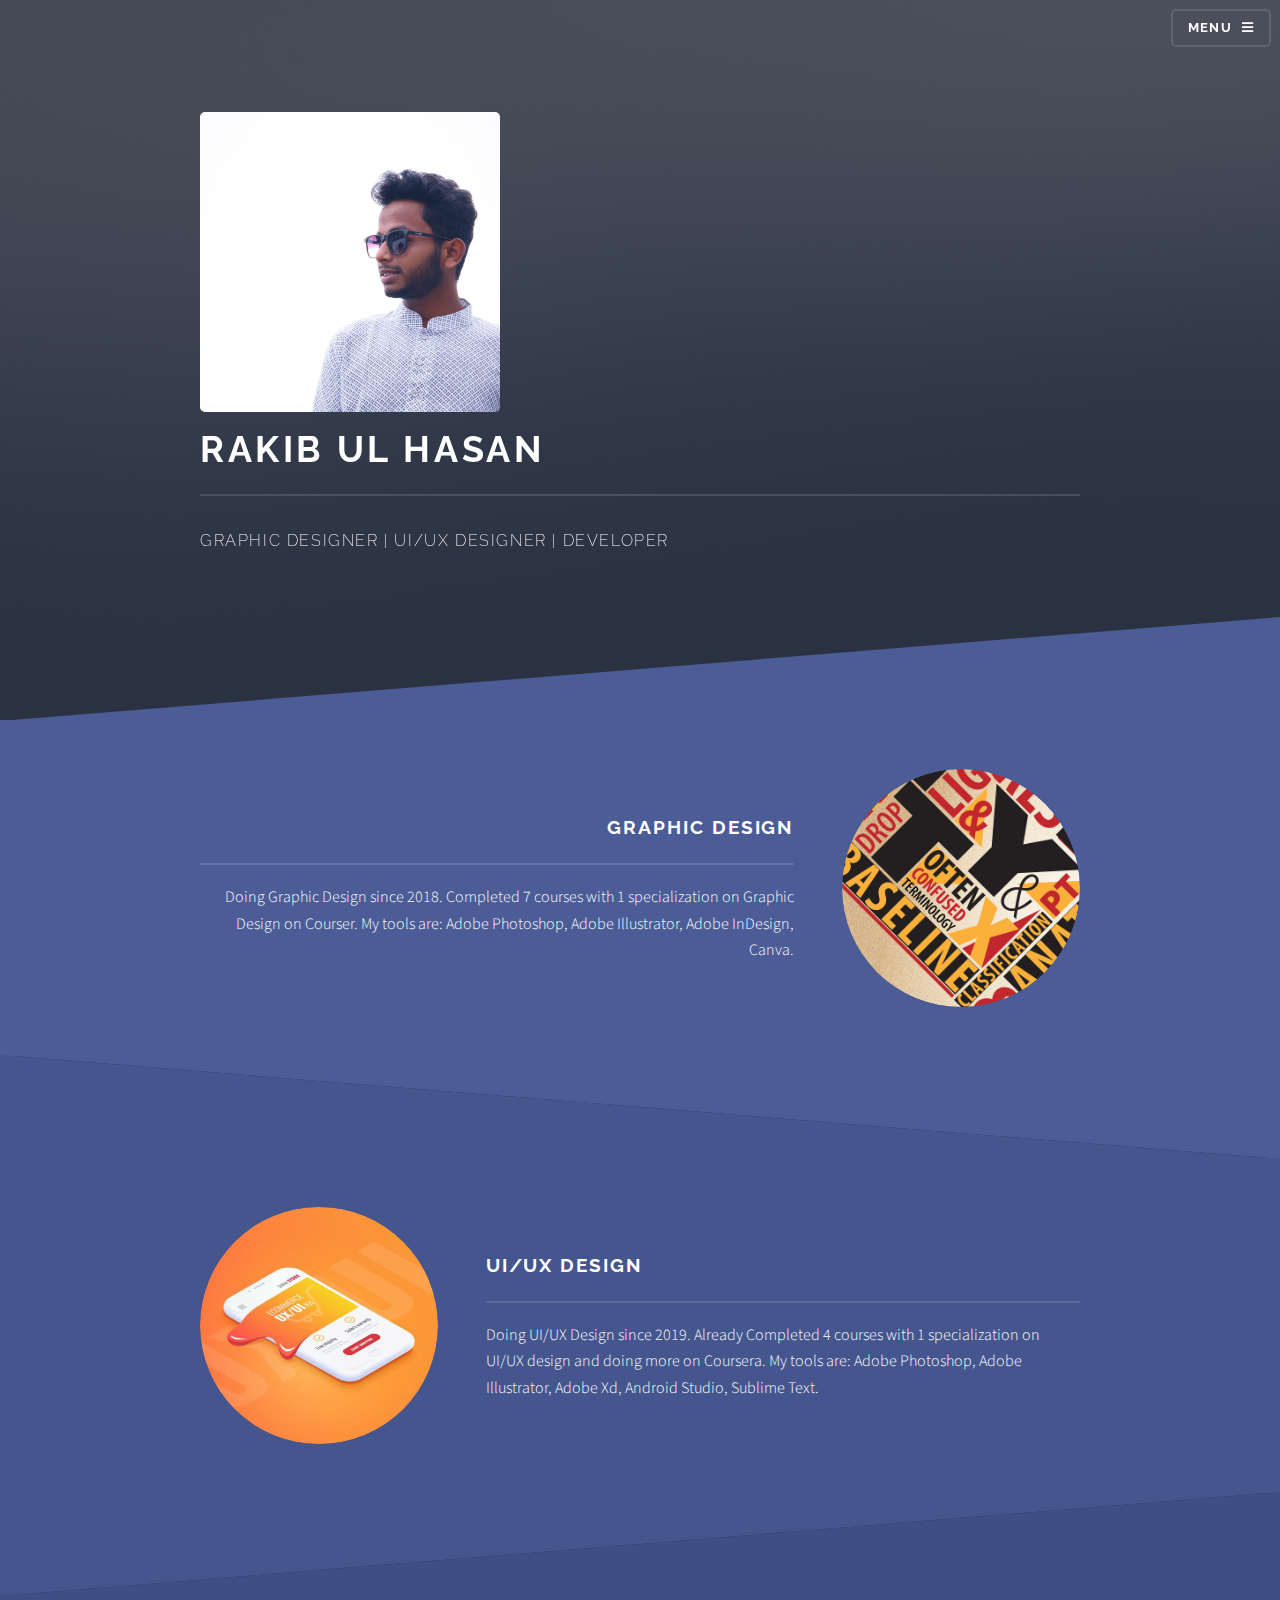
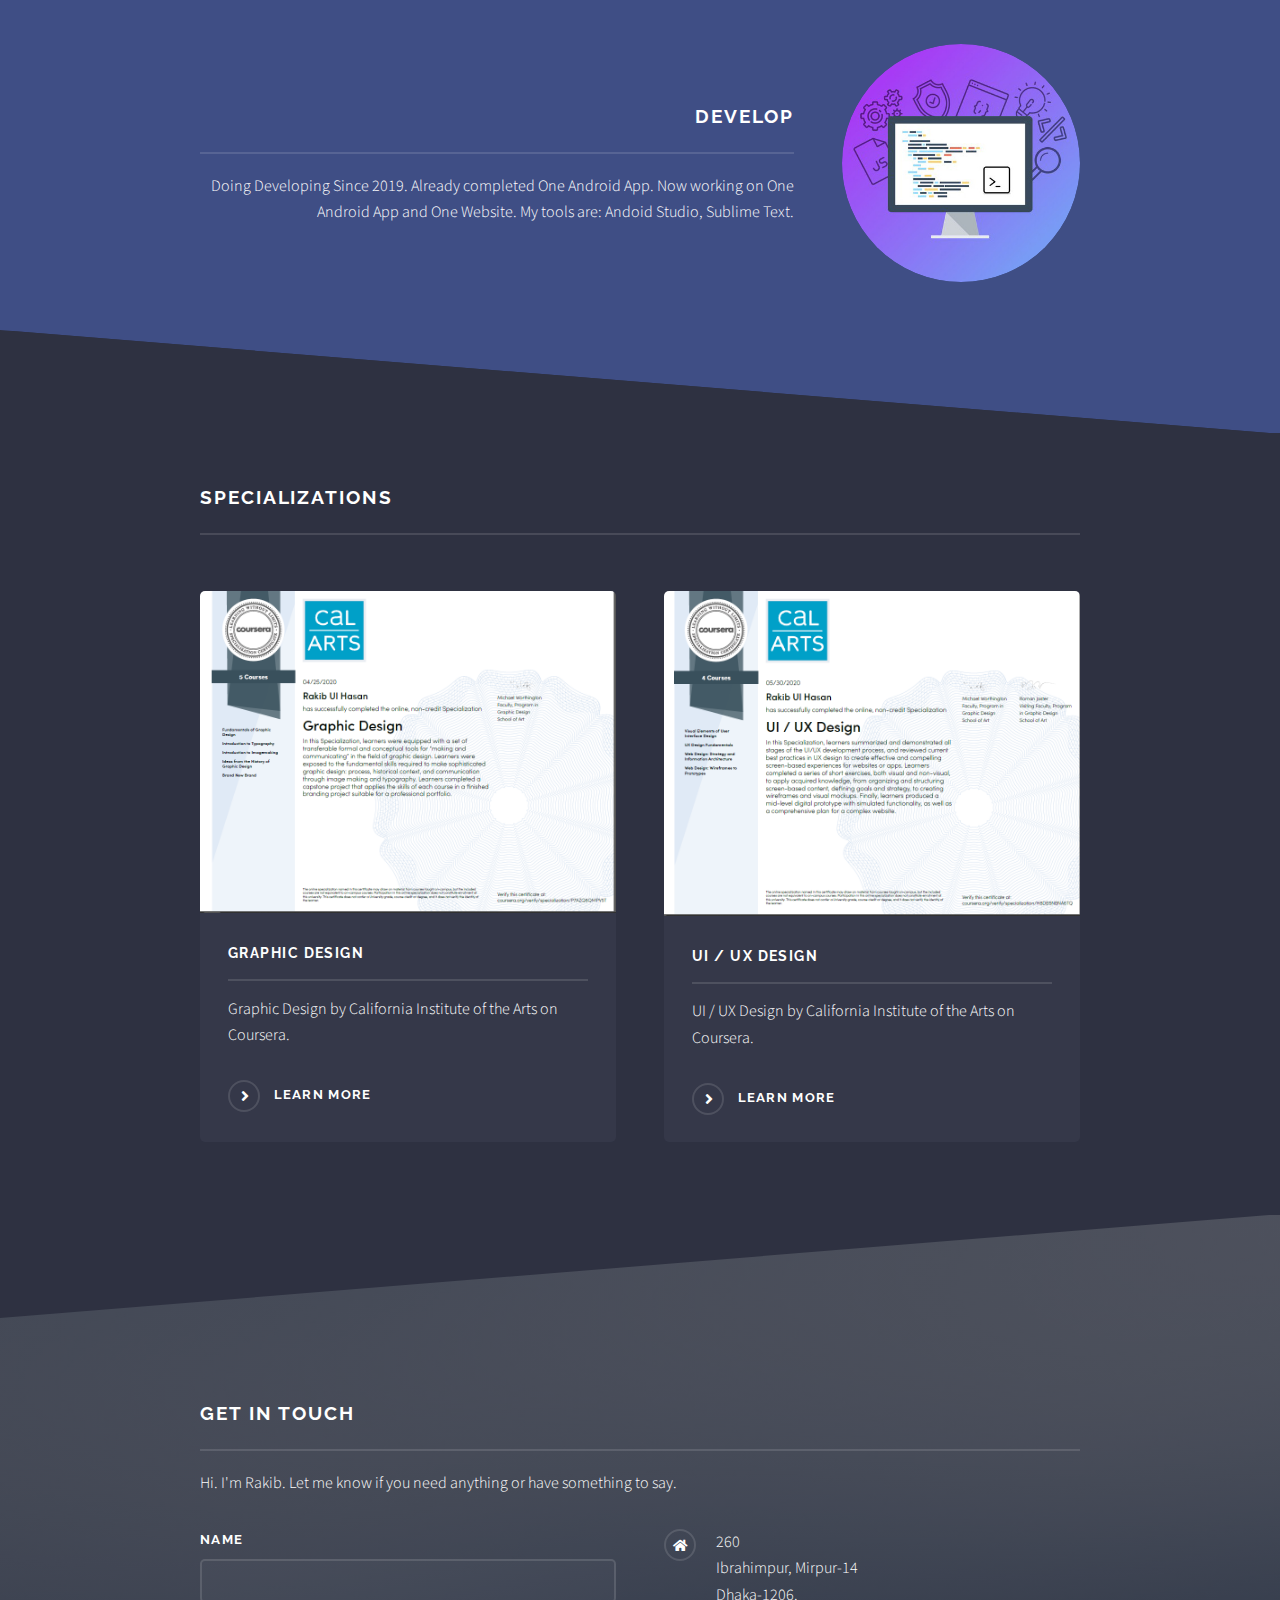
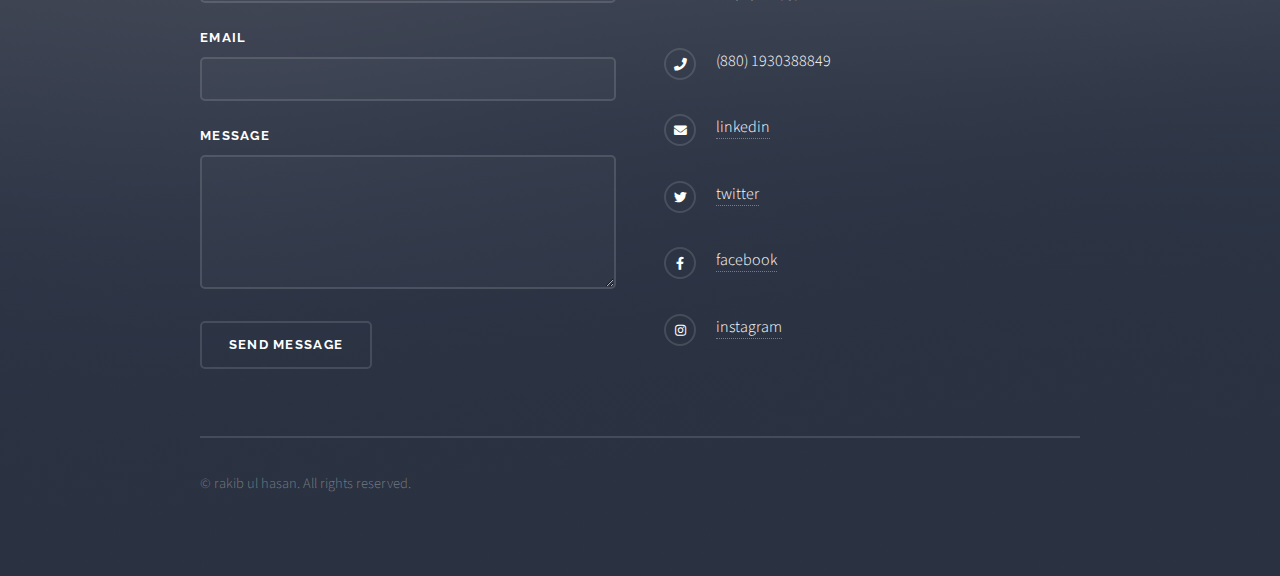
==== index.html @ 2efb3460 "Add files via upload" ====
<!DOCTYPE HTML>
<html>
	<head>
		<title>rakib ul hasan</title>
		<meta charset="utf-8" />
		<meta name="viewport" content="width=device-width, initial-scale=1, user-scalable=no" />
		<link rel="stylesheet" href="assets/css/main.css" />
		<noscript><link rel="stylesheet" href="assets/css/noscript.css" /></noscript>
	</head>
	<body class="is-preload">

		<!-- Page Wrapper -->
			<div id="page-wrapper">

				<!-- Header -->
					<header id="header" class="alt">
						<h1><a href="index.html">Rakib Ul Hasan</a></h1>
						<nav>
							<a href="#menu">Menu</a>
						</nav>
					</header>

				<!-- Menu -->
					<nav id="menu">
						<div class="inner">
							<h2>Menu</h2>
							<ul class="links">
								<li><a href="index.html">myself</a></li>
								<li><a href="generic.html">Projects</a></li>
							</ul>
							<a href="#" class="close">Close</a>
						</div>
					</nav>

				<!-- Banner -->
					<section id="banner">
						<div class="inner">

							<a href="#" class="image"><img src="images/PSX_20190607_235349.jpg" alt="" height="300" width="300" /></a>
							<h2>Rakib Ul Hasan</h2>
							<p>Graphic Designer | UI/UX Designer | Developer<a href="http://html5up.net"></a></p>
						</div>
					</section>

				<!-- Wrapper -->
					<section id="wrapper">

						<!-- One -->
							<section id="one" class="wrapper spotlight style1">
								<div class="inner">
									<a href="#" class="image"><img src="images/pic01.jpg" alt="" /></a>
									<div class="content">
										<h2 class="major">Graphic Design</h2>
										<p>Doing Graphic Design since 2018. Completed 7 courses with 1 specialization on Graphic Design on Courser. My tools are: Adobe Photoshop, Adobe Illustrator, Adobe InDesign, Canva.</p>
										<!--<a href="#" class="special">Learn more</a>-->
									</div>
								</div>
							</section>

						<!-- Two -->
							<section id="two" class="wrapper alt spotlight style2">
								<div class="inner">
									<a href="#" class="image"><img src="images/pic02.jpg" alt="" /></a>
									<div class="content">
										<h2 class="major">ui/ux design</h2>
										<p>Doing UI/UX Design since 2019. Already Completed 4 courses with 1 specialization on UI/UX design and doing more on Coursera. My tools are: Adobe Photoshop, Adobe Illustrator, Adobe Xd, Android Studio, Sublime Text.</p>
										<!--<a href="#" class="special">Learn more</a>-->
									</div>
								</div>
							</section>

						<!-- Three -->
							<section id="three" class="wrapper spotlight style3">
								<div class="inner">
									<a href="#" class="image"><img src="images/pic03.jpg" alt="" /></a>
									<div class="content">
										<h2 class="major">develop
										</h2>
										<p>Doing Developing Since 2019. Already completed One Android App. Now working on One Android App and One Website. My tools are: Andoid Studio, Sublime Text.</p>
										<!--<a href="#" class="special">Learn more</a>-->
									</div>
								</div>
							</section>

						<!-- Four -->
							<section id="four" class="wrapper alt style1">
								<div class="inner">
									<h2 class="major">Specializations</h2>
									<p></p>
									<section class="features">
										<article>
											<a href="https://www.coursera.org/account/accomplishments/specialization/P7AZQ8QMPV5T" class="image"><img src="images/pic04.png" alt="" /></a>
											<h3 class="major">Graphic Design</h3>
											<p>Graphic Design by California Institute of the Arts on Coursera.</p>
											<a href="https://www.coursera.org/account/accomplishments/specialization/P7AZQ8QMPV5T" class="special">Learn more</a>
										</article>
										<article>
											<a href="#" class="image"><img src="images/uiux.png" alt="" /></a>
											<h3 class="major">UI / UX Design</h3>
											<p>UI / UX Design by California Institute of the Arts on Coursera.</p>
											<a href="https://www.coursera.org/account/accomplishments/specialization/H8DB5NBNA6TQ" class="special">Learn more</a>
										</article>
										<!--<article>
											<a href="#" class="image"><img src="images/pic06.jpg" alt="" /></a>
											<h3 class="major">Ante fermentum</h3>
											<p>Lorem ipsum dolor sit amet, consectetur adipiscing vehicula id nulla dignissim dapibus ultrices.</p>
											<a href="#" class="special">Learn more</a>
										</article>
										<article>
											<a href="#" class="image"><img src="images/pic07.jpg" alt="" /></a>
											<h3 class="major">Fusce consequat</h3>
											<p>Lorem ipsum dolor sit amet, consectetur adipiscing vehicula id nulla dignissim dapibus ultrices.</p>
											<a href="#" class="special">Learn more</a>
										</article>-->
									</section>
									<!--<ul class="actions">
										<li><a href="#" class="button">Browse All</a></li>
									</ul>-->
								</div>
							</section>

					</section>

				<!-- Footer -->
					<section id="footer">
						<div class="inner">
							<h2 class="major">Get in touch</h2>
							<p>Hi. I'm Rakib. Let me know if you need anything or have something to say.</p>
							<form method="post" action="#">
								<div class="fields">
									<div class="field">
										<label for="name">Name</label>
										<input type="text" name="name" id="name" />
									</div>
									<div class="field">
										<label for="email">Email</label>
										<input type="email" name="email" id="email" />
									</div>
									<div class="field">
										<label for="message">Message</label>
										<textarea name="message" id="message" rows="4"></textarea>
									</div>
								</div>
								<ul class="actions">
									<li><input type="submit" value="Send Message" /></li>
								</ul>
							</form>
							<ul class="contact">
								<li class="icon solid fa-home">
									260<br />
									Ibrahimpur, Mirpur-14<br />
									Dhaka-1206.
								</li>
								<li class="icon solid fa-phone">(880) 1930388849</li>
								<li class="icon solid fa-envelope"><a href="https://www.linkedin.com/in/rakib-ul-hasan-a096491a6/">linkedin</a></li>
								<li class="icon brands fa-twitter"><a href="https://www.twitter.com/rakib_0_o/">twitter</a></li>
								<li class="icon brands fa-facebook-f"><a href="https://www.facebook.com/rhsft">facebook</a></li>
								<li class="icon brands fa-instagram"><a href="https://www.instagram.com/_i_ta_chi_/">instagram</a></li>
							</ul>
							<ul class="copyright">
								<li>&copy; rakib ul hasan. All rights reserved.</li>
							</ul>
						</div>
					</section>

			</div>

		<!-- Scripts -->
			<script src="assets/js/jquery.min.js"></script>
			<script src="assets/js/jquery.scrollex.min.js"></script>
			<script src="assets/js/browser.min.js"></script>
			<script src="assets/js/breakpoints.min.js"></script>
			<script src="assets/js/util.js"></script>
			<script src="assets/js/main.js"></script>

	</body>
</html>
---- assets/css/main.css ----
@import url(fontawesome-all.min.css);
@import url("https://fonts.googleapis.com/css?family=Raleway:200,700|Source+Sans+Pro:300,600,300italic,600italic");

/*
	Solid State by HTML5 UP
	html5up.net | @ajlkn
	Free for personal and commercial use under the CCA 3.0 license (html5up.net/license)
*/

html, body, div, span, applet, object,
iframe, h1, h2, h3, h4, h5, h6, p, blockquote,
pre, a, abbr, acronym, address, big, cite,
code, del, dfn, em, img, ins, kbd, q, s, samp,
small, strike, strong, sub, sup, tt, var, b,
u, i, center, dl, dt, dd, ol, ul, li, fieldset,
form, label, legend, table, caption, tbody,
tfoot, thead, tr, th, td, article, aside,
canvas, details, embed, figure, figcaption,
footer, header, hgroup, menu, nav, output, ruby,
section, summary, time, mark, audio, video {
	margin: 0;
	padding: 0;
	border: 0;
	font-size: 100%;
	font: inherit;
	vertical-align: baseline;}

article, aside, details, figcaption, figure,
footer, header, hgroup, menu, nav, section {
	display: block;}

body {
	line-height: 1;
}

ol, ul {
	list-style: none;
}

blockquote, q {
	quotes: none;
}

	blockquote:before, blockquote:after, q:before, q:after {
		content: '';
		content: none;
	}

table {
	border-collapse: collapse;
	border-spacing: 0;
}

body {
	-webkit-text-size-adjust: none;
}

mark {
	background-color: transparent;
	color: inherit;
}

input::-moz-focus-inner {
	border: 0;
	padding: 0;
}

input, select, textarea {
	-moz-appearance: none;
	-webkit-appearance: none;
	-ms-appearance: none;
	appearance: none;
}

/* Basic */

	@-ms-viewport {
		width: device-width;
	}

	body {
		-ms-overflow-style: scrollbar;
	}

	@media screen and (max-width: 480px) {

		html, body {
			min-width: 320px;
		}

	}

	html {
		box-sizing: border-box;
	}

	*, *:before, *:after {
		box-sizing: inherit;
	}

	body {
		background-color: #2e3141;
		background-image: linear-gradient(to top, rgba(46, 49, 65, 0.8), rgba(46, 49, 65, 0.8)), url("../../images/bg.jpg");
		background-size: auto, cover;
		background-attachment: fixed, fixed;
		background-position: center, center;
	}

		body.is-preload *, body.is-preload *:before, body.is-preload *:after {
			-moz-animation: none !important;
			-webkit-animation: none !important;
			-ms-animation: none !important;
			animation: none !important;
			-moz-transition: none !important;
			-webkit-transition: none !important;
			-ms-transition: none !important;
			transition: none !important;
		}

/* Type */

	body, input, select, textarea {
		color: #ffffff;
		font-family: "Source Sans Pro", Helvetica, sans-serif;
		font-size: 16.5pt;
		font-weight: 300;
		line-height: 1.65;
	}

		@media screen and (max-width: 1680px) {

			body, input, select, textarea {
				font-size: 13pt;
			}

		}

		@media screen and (max-width: 1280px) {

			body, input, select, textarea {
				font-size: 12pt;
			}

		}

		@media screen and (max-width: 980px) {

			body, input, select, textarea {
				font-size: 12pt;
			}

		}

		@media screen and (max-width: 736px) {

			body, input, select, textarea {
				font-size: 12pt;
			}

		}

		@media screen and (max-width: 480px) {

			body, input, select, textarea {
				font-size: 12pt;
			}

		}

	a {
		-moz-transition: color 0.2s ease-in-out, border-bottom-color 0.2s ease-in-out;
		-webkit-transition: color 0.2s ease-in-out, border-bottom-color 0.2s ease-in-out;
		-ms-transition: color 0.2s ease-in-out, border-bottom-color 0.2s ease-in-out;
		transition: color 0.2s ease-in-out, border-bottom-color 0.2s ease-in-out;
		border-bottom: dotted 1px rgba(255, 255, 255, 0.35);
		color: #ffffff;
		text-decoration: none;
	}

		a:hover {
			border-bottom-color: transparent;
			color: #ffffff !important;
		}

		a.special:not(.button) {
			text-decoration: none;
			border-bottom: 0;
			display: block;
			font-family: Raleway, Helvetica, sans-serif;
			font-size: 0.8em;
			font-weight: 700;
			letter-spacing: 0.1em;
			margin: 0 0 2em 0;
			text-transform: uppercase;
		}

			a.special:not(.button):before {
				-moz-osx-font-smoothing: grayscale;
				-webkit-font-smoothing: antialiased;
				display: inline-block;
				font-style: normal;
				font-variant: normal;
				text-rendering: auto;
				line-height: 1;
				text-transform: none !important;
				font-family: 'Font Awesome 5 Free';
				font-weight: 900;
			}

			a.special:not(.button):before {
				-moz-transition: background-color 0.2s ease-in-out;
				-webkit-transition: background-color 0.2s ease-in-out;
				-ms-transition: background-color 0.2s ease-in-out;
				transition: background-color 0.2s ease-in-out;
				border-radius: 100%;
				border: solid 2px rgba(255, 255, 255, 0.125);
				content: '\f105';
				display: inline-block;
				font-size: 1.25em;
				height: 2em;
				line-height: 1.75em;
				margin-right: 0.85em;
				text-align: center;
				text-indent: 0.15em;
				vertical-align: middle;
				width: 2em;
			}

			a.special:not(.button):hover:before {
				background-color: rgba(255, 255, 255, 0.025);
			}

			a.special:not(.button):active:before {
				background-color: rgba(255, 255, 255, 0.075);
			}

	strong, b {
		color: #ffffff;
		font-weight: 600;
	}

	em, i {
		font-style: italic;
	}

	p {
		margin: 0 0 2em 0;
	}

	h1, h2, h3, h4, h5, h6 {
		color: #ffffff;
		font-family: Raleway, Helvetica, sans-serif;
		font-weight: 700;
		letter-spacing: 0.1em;
		margin: 0 0 1em 0;
		text-transform: uppercase;
	}

		h1 a, h2 a, h3 a, h4 a, h5 a, h6 a {
			color: inherit;
			text-decoration: none;
			border-bottom: 0;
		}

		h1 span, h2 span, h3 span, h4 span, h5 span, h6 span {
			font-weight: 200;
		}

		h1.major, h2.major, h3.major, h4.major, h5.major, h6.major {
			padding-bottom: 1em;
			border-bottom: solid 2px rgba(255, 255, 255, 0.125);
		}

	h2 {
		font-size: 1.2em;
	}

	h3 {
		font-size: 0.9em;
	}

	h4 {
		font-size: 0.7em;
	}

	h5 {
		font-size: 0.7em;
	}

	h6 {
		font-size: 0.7em;
	}

	@media screen and (max-width: 736px) {

		h2 {
			font-size: 1em;
		}

		h3 {
			font-size: 0.8em;
		}

	}

	sub {
		font-size: 0.8em;
		position: relative;
		top: 0.5em;
	}

	sup {
		font-size: 0.8em;
		position: relative;
		top: -0.5em;
	}

	blockquote {
		border-left: solid 4px rgba(255, 255, 255, 0.125);
		font-style: italic;
		margin: 0 0 2em 0;
		padding: 0.5em 0 0.5em 2em;
	}

	code {
		background: rgba(255, 255, 255, 0.025);
		border-radius: 5px;
		border: solid 2px rgba(255, 255, 255, 0.125);
		font-family: "Courier New", monospace;
		font-size: 0.9em;
		margin: 0 0.25em;
		padding: 0.25em 0.65em;
	}

	pre {
		-webkit-overflow-scrolling: touch;
		font-family: "Courier New", monospace;
		font-size: 0.9em;
		margin: 0 0 2em 0;
	}

		pre code {
			display: block;
			line-height: 1.75em;
			padding: 1em 1.5em;
			overflow-x: auto;
		}

	hr {
		border: 0;
		border-bottom: solid 2px rgba(255, 255, 255, 0.125);
		margin: 2.5em 0;
	}

		hr.major {
			margin: 4em 0;
		}

	.align-left {
		text-align: left;
	}

	.align-center {
		text-align: center;
	}

	.align-right {
		text-align: right;
	}

/* Row */

	.row {
		display: flex;
		flex-wrap: wrap;
		box-sizing: border-box;
		align-items: stretch;
	}

		.row > * {
			box-sizing: border-box;
		}

		.row.gtr-uniform > * > :last-child {
			margin-bottom: 0;
		}

		.row.aln-left {
			justify-content: flex-start;
		}

		.row.aln-center {
			justify-content: center;
		}

		.row.aln-right {
			justify-content: flex-end;
		}

		.row.aln-top {
			align-items: flex-start;
		}

		.row.aln-middle {
			align-items: center;
		}

		.row.aln-bottom {
			align-items: flex-end;
		}

		.row > .imp {
			order: -1;
		}

		.row > .col-1 {
			width: 8.33333%;
		}

		.row > .off-1 {
			margin-left: 8.33333%;
		}

		.row > .col-2 {
			width: 16.66667%;
		}

		.row > .off-2 {
			margin-left: 16.66667%;
		}

		.row > .col-3 {
			width: 25%;
		}

		.row > .off-3 {
			margin-left: 25%;
		}

		.row > .col-4 {
			width: 33.33333%;
		}

		.row > .off-4 {
			margin-left: 33.33333%;
		}

		.row > .col-5 {
			width: 41.66667%;
		}

		.row > .off-5 {
			margin-left: 41.66667%;
		}

		.row > .col-6 {
			width: 50%;
		}

		.row > .off-6 {
			margin-left: 50%;
		}

		.row > .col-7 {
			width: 58.33333%;
		}

		.row > .off-7 {
			margin-left: 58.33333%;
		}

		.row > .col-8 {
			width: 66.66667%;
		}

		.row > .off-8 {
			margin-left: 66.66667%;
		}

		.row > .col-9 {
			width: 75%;
		}

		.row > .off-9 {
			margin-left: 75%;
		}

		.row > .col-10 {
			width: 83.33333%;
		}

		.row > .off-10 {
			margin-left: 83.33333%;
		}

		.row > .col-11 {
			width: 91.66667%;
		}

		.row > .off-11 {
			margin-left: 91.66667%;
		}

		.row > .col-12 {
			width: 100%;
		}

		.row > .off-12 {
			margin-left: 100%;
		}

		.row.gtr-0 {
			margin-top: 0;
			margin-left: 0em;
		}

			.row.gtr-0 > * {
				padding: 0 0 0 0em;
			}

			.row.gtr-0.gtr-uniform {
				margin-top: 0em;
			}

				.row.gtr-0.gtr-uniform > * {
					padding-top: 0em;
				}

		.row.gtr-25 {
			margin-top: 0;
			margin-left: -0.4375em;
		}

			.row.gtr-25 > * {
				padding: 0 0 0 0.4375em;
			}

			.row.gtr-25.gtr-uniform {
				margin-top: -0.4375em;
			}

				.row.gtr-25.gtr-uniform > * {
					padding-top: 0.4375em;
				}

		.row.gtr-50 {
			margin-top: 0;
			margin-left: -0.875em;
		}

			.row.gtr-50 > * {
				padding: 0 0 0 0.875em;
			}

			.row.gtr-50.gtr-uniform {
				margin-top: -0.875em;
			}

				.row.gtr-50.gtr-uniform > * {
					padding-top: 0.875em;
				}

		.row {
			margin-top: 0;
			margin-left: -1.75em;
		}

			.row > * {
				padding: 0 0 0 1.75em;
			}

			.row.gtr-uniform {
				margin-top: -1.75em;
			}

				.row.gtr-uniform > * {
					padding-top: 1.75em;
				}

		.row.gtr-150 {
			margin-top: 0;
			margin-left: -2.625em;
		}

			.row.gtr-150 > * {
				padding: 0 0 0 2.625em;
			}

			.row.gtr-150.gtr-uniform {
				margin-top: -2.625em;
			}

				.row.gtr-150.gtr-uniform > * {
					padding-top: 2.625em;
				}

		.row.gtr-200 {
			margin-top: 0;
			margin-left: -3.5em;
		}

			.row.gtr-200 > * {
				padding: 0 0 0 3.5em;
			}

			.row.gtr-200.gtr-uniform {
				margin-top: -3.5em;
			}

				.row.gtr-200.gtr-uniform > * {
					padding-top: 3.5em;
				}

		@media screen and (max-width: 1680px) {

			.row {
				display: flex;
				flex-wrap: wrap;
				box-sizing: border-box;
				align-items: stretch;
			}

				.row > * {
					box-sizing: border-box;
				}

				.row.gtr-uniform > * > :last-child {
					margin-bottom: 0;
				}

				.row.aln-left {
					justify-content: flex-start;
				}

				.row.aln-center {
					justify-content: center;
				}

				.row.aln-right {
					justify-content: flex-end;
				}

				.row.aln-top {
					align-items: flex-start;
				}

				.row.aln-middle {
					align-items: center;
				}

				.row.aln-bottom {
					align-items: flex-end;
				}

				.row > .imp-xlarge {
					order: -1;
				}

				.row > .col-1-xlarge {
					width: 8.33333%;
				}

				.row > .off-1-xlarge {
					margin-left: 8.33333%;
				}

				.row > .col-2-xlarge {
					width: 16.66667%;
				}

				.row > .off-2-xlarge {
					margin-left: 16.66667%;
				}

				.row > .col-3-xlarge {
					width: 25%;
				}

				.row > .off-3-xlarge {
					margin-left: 25%;
				}

				.row > .col-4-xlarge {
					width: 33.33333%;
				}

				.row > .off-4-xlarge {
					margin-left: 33.33333%;
				}

				.row > .col-5-xlarge {
					width: 41.66667%;
				}

				.row > .off-5-xlarge {
					margin-left: 41.66667%;
				}

				.row > .col-6-xlarge {
					width: 50%;
				}

				.row > .off-6-xlarge {
					margin-left: 50%;
				}

				.row > .col-7-xlarge {
					width: 58.33333%;
				}

				.row > .off-7-xlarge {
					margin-left: 58.33333%;
				}

				.row > .col-8-xlarge {
					width: 66.66667%;
				}

				.row > .off-8-xlarge {
					margin-left: 66.66667%;
				}

				.row > .col-9-xlarge {
					width: 75%;
				}

				.row > .off-9-xlarge {
					margin-left: 75%;
				}

				.row > .col-10-xlarge {
					width: 83.33333%;
				}

				.row > .off-10-xlarge {
					margin-left: 83.33333%;
				}

				.row > .col-11-xlarge {
					width: 91.66667%;
				}

				.row > .off-11-xlarge {
					margin-left: 91.66667%;
				}

				.row > .col-12-xlarge {
					width: 100%;
				}

				.row > .off-12-xlarge {
					margin-left: 100%;
				}

				.row.gtr-0 {
					margin-top: 0;
					margin-left: 0em;
				}

					.row.gtr-0 > * {
						padding: 0 0 0 0em;
					}

					.row.gtr-0.gtr-uniform {
						margin-top: 0em;
					}

						.row.gtr-0.gtr-uniform > * {
							padding-top: 0em;
						}

				.row.gtr-25 {
					margin-top: 0;
					margin-left: -0.4375em;
				}

					.row.gtr-25 > * {
						padding: 0 0 0 0.4375em;
					}

					.row.gtr-25.gtr-uniform {
						margin-top: -0.4375em;
					}

						.row.gtr-25.gtr-uniform > * {
							padding-top: 0.4375em;
						}

				.row.gtr-50 {
					margin-top: 0;
					margin-left: -0.875em;
				}

					.row.gtr-50 > * {
						padding: 0 0 0 0.875em;
					}

					.row.gtr-50.gtr-uniform {
						margin-top: -0.875em;
					}

						.row.gtr-50.gtr-uniform > * {
							padding-top: 0.875em;
						}

				.row {
					margin-top: 0;
					margin-left: -1.75em;
				}

					.row > * {
						padding: 0 0 0 1.75em;
					}

					.row.gtr-uniform {
						margin-top: -1.75em;
					}

						.row.gtr-uniform > * {
							padding-top: 1.75em;
						}

				.row.gtr-150 {
					margin-top: 0;
					margin-left: -2.625em;
				}

					.row.gtr-150 > * {
						padding: 0 0 0 2.625em;
					}

					.row.gtr-150.gtr-uniform {
						margin-top: -2.625em;
					}

						.row.gtr-150.gtr-uniform > * {
							padding-top: 2.625em;
						}

				.row.gtr-200 {
					margin-top: 0;
					margin-left: -3.5em;
				}

					.row.gtr-200 > * {
						padding: 0 0 0 3.5em;
					}

					.row.gtr-200.gtr-uniform {
						margin-top: -3.5em;
					}

						.row.gtr-200.gtr-uniform > * {
							padding-top: 3.5em;
						}

		}

		@media screen and (max-width: 1280px) {

			.row {
				display: flex;
				flex-wrap: wrap;
				box-sizing: border-box;
				align-items: stretch;
			}

				.row > * {
					box-sizing: border-box;
				}

				.row.gtr-uniform > * > :last-child {
					margin-bottom: 0;
				}

				.row.aln-left {
					justify-content: flex-start;
				}

				.row.aln-center {
					justify-content: center;
				}

				.row.aln-right {
					justify-content: flex-end;
				}

				.row.aln-top {
					align-items: flex-start;
				}

				.row.aln-middle {
					align-items: center;
				}

				.row.aln-bottom {
					align-items: flex-end;
				}

				.row > .imp-large {
					order: -1;
				}

				.row > .col-1-large {
					width: 8.33333%;
				}

				.row > .off-1-large {
					margin-left: 8.33333%;
				}

				.row > .col-2-large {
					width: 16.66667%;
				}

				.row > .off-2-large {
					margin-left: 16.66667%;
				}

				.row > .col-3-large {
					width: 25%;
				}

				.row > .off-3-large {
					margin-left: 25%;
				}

				.row > .col-4-large {
					width: 33.33333%;
				}

				.row > .off-4-large {
					margin-left: 33.33333%;
				}

				.row > .col-5-large {
					width: 41.66667%;
				}

				.row > .off-5-large {
					margin-left: 41.66667%;
				}

				.row > .col-6-large {
					width: 50%;
				}

				.row > .off-6-large {
					margin-left: 50%;
				}

				.row > .col-7-large {
					width: 58.33333%;
				}

				.row > .off-7-large {
					margin-left: 58.33333%;
				}

				.row > .col-8-large {
					width: 66.66667%;
				}

				.row > .off-8-large {
					margin-left: 66.66667%;
				}

				.row > .col-9-large {
					width: 75%;
				}

				.row > .off-9-large {
					margin-left: 75%;
				}

				.row > .col-10-large {
					width: 83.33333%;
				}

				.row > .off-10-large {
					margin-left: 83.33333%;
				}

				.row > .col-11-large {
					width: 91.66667%;
				}

				.row > .off-11-large {
					margin-left: 91.66667%;
				}

				.row > .col-12-large {
					width: 100%;
				}

				.row > .off-12-large {
					margin-left: 100%;
				}

				.row.gtr-0 {
					margin-top: 0;
					margin-left: 0em;
				}

					.row.gtr-0 > * {
						padding: 0 0 0 0em;
					}

					.row.gtr-0.gtr-uniform {
						margin-top: 0em;
					}

						.row.gtr-0.gtr-uniform > * {
							padding-top: 0em;
						}

				.row.gtr-25 {
					margin-top: 0;
					margin-left: -0.4375em;
				}

					.row.gtr-25 > * {
						padding: 0 0 0 0.4375em;
					}

					.row.gtr-25.gtr-uniform {
						margin-top: -0.4375em;
					}

						.row.gtr-25.gtr-uniform > * {
							padding-top: 0.4375em;
						}

				.row.gtr-50 {
					margin-top: 0;
					margin-left: -0.875em;
				}

					.row.gtr-50 > * {
						padding: 0 0 0 0.875em;
					}

					.row.gtr-50.gtr-uniform {
						margin-top: -0.875em;
					}

						.row.gtr-50.gtr-uniform > * {
							padding-top: 0.875em;
						}

				.row {
					margin-top: 0;
					margin-left: -1.75em;
				}

					.row > * {
						padding: 0 0 0 1.75em;
					}

					.row.gtr-uniform {
						margin-top: -1.75em;
					}

						.row.gtr-uniform > * {
							padding-top: 1.75em;
						}

				.row.gtr-150 {
					margin-top: 0;
					margin-left: -2.625em;
				}

					.row.gtr-150 > * {
						padding: 0 0 0 2.625em;
					}

					.row.gtr-150.gtr-uniform {
						margin-top: -2.625em;
					}

						.row.gtr-150.gtr-uniform > * {
							padding-top: 2.625em;
						}

				.row.gtr-200 {
					margin-top: 0;
					margin-left: -3.5em;
				}

					.row.gtr-200 > * {
						padding: 0 0 0 3.5em;
					}

					.row.gtr-200.gtr-uniform {
						margin-top: -3.5em;
					}

						.row.gtr-200.gtr-uniform > * {
							padding-top: 3.5em;
						}

		}

		@media screen and (max-width: 980px) {

			.row {
				display: flex;
				flex-wrap: wrap;
				box-sizing: border-box;
				align-items: stretch;
			}

				.row > * {
					box-sizing: border-box;
				}

				.row.gtr-uniform > * > :last-child {
					margin-bottom: 0;
				}

				.row.aln-left {
					justify-content: flex-start;
				}

				.row.aln-center {
					justify-content: center;
				}

				.row.aln-right {
					justify-content: flex-end;
				}

				.row.aln-top {
					align-items: flex-start;
				}

				.row.aln-middle {
					align-items: center;
				}

				.row.aln-bottom {
					align-items: flex-end;
				}

				.row > .imp-medium {
					order: -1;
				}

				.row > .col-1-medium {
					width: 8.33333%;
				}

				.row > .off-1-medium {
					margin-left: 8.33333%;
				}

				.row > .col-2-medium {
					width: 16.66667%;
				}

				.row > .off-2-medium {
					margin-left: 16.66667%;
				}

				.row > .col-3-medium {
					width: 25%;
				}

				.row > .off-3-medium {
					margin-left: 25%;
				}

				.row > .col-4-medium {
					width: 33.33333%;
				}

				.row > .off-4-medium {
					margin-left: 33.33333%;
				}

				.row > .col-5-medium {
					width: 41.66667%;
				}

				.row > .off-5-medium {
					margin-left: 41.66667%;
				}

				.row > .col-6-medium {
					width: 50%;
				}

				.row > .off-6-medium {
					margin-left: 50%;
				}

				.row > .col-7-medium {
					width: 58.33333%;
				}

				.row > .off-7-medium {
					margin-left: 58.33333%;
				}

				.row > .col-8-medium {
					width: 66.66667%;
				}

				.row > .off-8-medium {
					margin-left: 66.66667%;
				}

				.row > .col-9-medium {
					width: 75%;
				}

				.row > .off-9-medium {
					margin-left: 75%;
				}

				.row > .col-10-medium {
					width: 83.33333%;
				}

				.row > .off-10-medium {
					margin-left: 83.33333%;
				}

				.row > .col-11-medium {
					width: 91.66667%;
				}

				.row > .off-11-medium {
					margin-left: 91.66667%;
				}

				.row > .col-12-medium {
					width: 100%;
				}

				.row > .off-12-medium {
					margin-left: 100%;
				}

				.row.gtr-0 {
					margin-top: 0;
					margin-left: 0em;
				}

					.row.gtr-0 > * {
						padding: 0 0 0 0em;
					}

					.row.gtr-0.gtr-uniform {
						margin-top: 0em;
					}

						.row.gtr-0.gtr-uniform > * {
							padding-top: 0em;
						}

				.row.gtr-25 {
					margin-top: 0;
					margin-left: -0.4375em;
				}

					.row.gtr-25 > * {
						padding: 0 0 0 0.4375em;
					}

					.row.gtr-25.gtr-uniform {
						margin-top: -0.4375em;
					}

						.row.gtr-25.gtr-uniform > * {
							padding-top: 0.4375em;
						}

				.row.gtr-50 {
					margin-top: 0;
					margin-left: -0.875em;
				}

					.row.gtr-50 > * {
						padding: 0 0 0 0.875em;
					}

					.row.gtr-50.gtr-uniform {
						margin-top: -0.875em;
					}

						.row.gtr-50.gtr-uniform > * {
							padding-top: 0.875em;
						}

				.row {
					margin-top: 0;
					margin-left: -1.75em;
				}

					.row > * {
						padding: 0 0 0 1.75em;
					}

					.row.gtr-uniform {
						margin-top: -1.75em;
					}

						.row.gtr-uniform > * {
							padding-top: 1.75em;
						}

				.row.gtr-150 {
					margin-top: 0;
					margin-left: -2.625em;
				}

					.row.gtr-150 > * {
						padding: 0 0 0 2.625em;
					}

					.row.gtr-150.gtr-uniform {
						margin-top: -2.625em;
					}

						.row.gtr-150.gtr-uniform > * {
							padding-top: 2.625em;
						}

				.row.gtr-200 {
					margin-top: 0;
					margin-left: -3.5em;
				}

					.row.gtr-200 > * {
						padding: 0 0 0 3.5em;
					}

					.row.gtr-200.gtr-uniform {
						margin-top: -3.5em;
					}

						.row.gtr-200.gtr-uniform > * {
							padding-top: 3.5em;
						}

		}

		@media screen and (max-width: 736px) {

			.row {
				display: flex;
				flex-wrap: wrap;
				box-sizing: border-box;
				align-items: stretch;
			}

				.row > * {
					box-sizing: border-box;
				}

				.row.gtr-uniform > * > :last-child {
					margin-bottom: 0;
				}

				.row.aln-left {
					justify-content: flex-start;
				}

				.row.aln-center {
					justify-content: center;
				}

				.row.aln-right {
					justify-content: flex-end;
				}

				.row.aln-top {
					align-items: flex-start;
				}

				.row.aln-middle {
					align-items: center;
				}

				.row.aln-bottom {
					align-items: flex-end;
				}

				.row > .imp-small {
					order: -1;
				}

				.row > .col-1-small {
					width: 8.33333%;
				}

				.row > .off-1-small {
					margin-left: 8.33333%;
				}

				.row > .col-2-small {
					width: 16.66667%;
				}

				.row > .off-2-small {
					margin-left: 16.66667%;
				}

				.row > .col-3-small {
					width: 25%;
				}

				.row > .off-3-small {
					margin-left: 25%;
				}

				.row > .col-4-small {
					width: 33.33333%;
				}

				.row > .off-4-small {
					margin-left: 33.33333%;
				}

				.row > .col-5-small {
					width: 41.66667%;
				}

				.row > .off-5-small {
					margin-left: 41.66667%;
				}

				.row > .col-6-small {
					width: 50%;
				}

				.row > .off-6-small {
					margin-left: 50%;
				}

				.row > .col-7-small {
					width: 58.33333%;
				}

				.row > .off-7-small {
					margin-left: 58.33333%;
				}

				.row > .col-8-small {
					width: 66.66667%;
				}

				.row > .off-8-small {
					margin-left: 66.66667%;
				}

				.row > .col-9-small {
					width: 75%;
				}

				.row > .off-9-small {
					margin-left: 75%;
				}

				.row > .col-10-small {
					width: 83.33333%;
				}

				.row > .off-10-small {
					margin-left: 83.33333%;
				}

				.row > .col-11-small {
					width: 91.66667%;
				}

				.row > .off-11-small {
					margin-left: 91.66667%;
				}

				.row > .col-12-small {
					width: 100%;
				}

				.row > .off-12-small {
					margin-left: 100%;
				}

				.row.gtr-0 {
					margin-top: 0;
					margin-left: 0em;
				}

					.row.gtr-0 > * {
						padding: 0 0 0 0em;
					}

					.row.gtr-0.gtr-uniform {
						margin-top: 0em;
					}

						.row.gtr-0.gtr-uniform > * {
							padding-top: 0em;
						}

				.row.gtr-25 {
					margin-top: 0;
					margin-left: -0.3125em;
				}

					.row.gtr-25 > * {
						padding: 0 0 0 0.3125em;
					}

					.row.gtr-25.gtr-uniform {
						margin-top: -0.3125em;
					}

						.row.gtr-25.gtr-uniform > * {
							padding-top: 0.3125em;
						}

				.row.gtr-50 {
					margin-top: 0;
					margin-left: -0.625em;
				}

					.row.gtr-50 > * {
						padding: 0 0 0 0.625em;
					}

					.row.gtr-50.gtr-uniform {
						margin-top: -0.625em;
					}

						.row.gtr-50.gtr-uniform > * {
							padding-top: 0.625em;
						}

				.row {
					margin-top: 0;
					margin-left: -1.25em;
				}

					.row > * {
						padding: 0 0 0 1.25em;
					}

					.row.gtr-uniform {
						margin-top: -1.25em;
					}

						.row.gtr-uniform > * {
							padding-top: 1.25em;
						}

				.row.gtr-150 {
					margin-top: 0;
					margin-left: -1.875em;
				}

					.row.gtr-150 > * {
						padding: 0 0 0 1.875em;
					}

					.row.gtr-150.gtr-uniform {
						margin-top: -1.875em;
					}

						.row.gtr-150.gtr-uniform > * {
							padding-top: 1.875em;
						}

				.row.gtr-200 {
					margin-top: 0;
					margin-left: -2.5em;
				}

					.row.gtr-200 > * {
						padding: 0 0 0 2.5em;
					}

					.row.gtr-200.gtr-uniform {
						margin-top: -2.5em;
					}

						.row.gtr-200.gtr-uniform > * {
							padding-top: 2.5em;
						}

		}

		@media screen and (max-width: 480px) {

			.row {
				display: flex;
				flex-wrap: wrap;
				box-sizing: border-box;
				align-items: stretch;
			}

				.row > * {
					box-sizing: border-box;
				}

				.row.gtr-uniform > * > :last-child {
					margin-bottom: 0;
				}

				.row.aln-left {
					justify-content: flex-start;
				}

				.row.aln-center {
					justify-content: center;
				}

				.row.aln-right {
					justify-content: flex-end;
				}

				.row.aln-top {
					align-items: flex-start;
				}

				.row.aln-middle {
					align-items: center;
				}

				.row.aln-bottom {
					align-items: flex-end;
				}

				.row > .imp-xsmall {
					order: -1;
				}

				.row > .col-1-xsmall {
					width: 8.33333%;
				}

				.row > .off-1-xsmall {
					margin-left: 8.33333%;
				}

				.row > .col-2-xsmall {
					width: 16.66667%;
				}

				.row > .off-2-xsmall {
					margin-left: 16.66667%;
				}

				.row > .col-3-xsmall {
					width: 25%;
				}

				.row > .off-3-xsmall {
					margin-left: 25%;
				}

				.row > .col-4-xsmall {
					width: 33.33333%;
				}

				.row > .off-4-xsmall {
					margin-left: 33.33333%;
				}

				.row > .col-5-xsmall {
					width: 41.66667%;
				}

				.row > .off-5-xsmall {
					margin-left: 41.66667%;
				}

				.row > .col-6-xsmall {
					width: 50%;
				}

				.row > .off-6-xsmall {
					margin-left: 50%;
				}

				.row > .col-7-xsmall {
					width: 58.33333%;
				}

				.row > .off-7-xsmall {
					margin-left: 58.33333%;
				}

				.row > .col-8-xsmall {
					width: 66.66667%;
				}

				.row > .off-8-xsmall {
					margin-left: 66.66667%;
				}

				.row > .col-9-xsmall {
					width: 75%;
				}

				.row > .off-9-xsmall {
					margin-left: 75%;
				}

				.row > .col-10-xsmall {
					width: 83.33333%;
				}

				.row > .off-10-xsmall {
					margin-left: 83.33333%;
				}

				.row > .col-11-xsmall {
					width: 91.66667%;
				}

				.row > .off-11-xsmall {
					margin-left: 91.66667%;
				}

				.row > .col-12-xsmall {
					width: 100%;
				}

				.row > .off-12-xsmall {
					margin-left: 100%;
				}

				.row.gtr-0 {
					margin-top: 0;
					margin-left: 0em;
				}

					.row.gtr-0 > * {
						padding: 0 0 0 0em;
					}

					.row.gtr-0.gtr-uniform {
						margin-top: 0em;
					}

						.row.gtr-0.gtr-uniform > * {
							padding-top: 0em;
						}

				.row.gtr-25 {
					margin-top: 0;
					margin-left: -0.3125em;
				}

					.row.gtr-25 > * {
						padding: 0 0 0 0.3125em;
					}

					.row.gtr-25.gtr-uniform {
						margin-top: -0.3125em;
					}

						.row.gtr-25.gtr-uniform > * {
							padding-top: 0.3125em;
						}

				.row.gtr-50 {
					margin-top: 0;
					margin-left: -0.625em;
				}

					.row.gtr-50 > * {
						padding: 0 0 0 0.625em;
					}

					.row.gtr-50.gtr-uniform {
						margin-top: -0.625em;
					}

						.row.gtr-50.gtr-uniform > * {
							padding-top: 0.625em;
						}

				.row {
					margin-top: 0;
					margin-left: -1.25em;
				}

					.row > * {
						padding: 0 0 0 1.25em;
					}

					.row.gtr-uniform {
						margin-top: -1.25em;
					}

						.row.gtr-uniform > * {
							padding-top: 1.25em;
						}

				.row.gtr-150 {
					margin-top: 0;
					margin-left: -1.875em;
				}

					.row.gtr-150 > * {
						padding: 0 0 0 1.875em;
					}

					.row.gtr-150.gtr-uniform {
						margin-top: -1.875em;
					}

						.row.gtr-150.gtr-uniform > * {
							padding-top: 1.875em;
						}

				.row.gtr-200 {
					margin-top: 0;
					margin-left: -2.5em;
				}

					.row.gtr-200 > * {
						padding: 0 0 0 2.5em;
					}

					.row.gtr-200.gtr-uniform {
						margin-top: -2.5em;
					}

						.row.gtr-200.gtr-uniform > * {
							padding-top: 2.5em;
						}

		}

		@media screen and (max-width: 360px) {

			.row {
				display: flex;
				flex-wrap: wrap;
				box-sizing: border-box;
				align-items: stretch;
			}

				.row > * {
					box-sizing: border-box;
				}

				.row.gtr-uniform > * > :last-child {
					margin-bottom: 0;
				}

				.row.aln-left {
					justify-content: flex-start;
				}

				.row.aln-center {
					justify-content: center;
				}

				.row.aln-right {
					justify-content: flex-end;
				}

				.row.aln-top {
					align-items: flex-start;
				}

				.row.aln-middle {
					align-items: center;
				}

				.row.aln-bottom {
					align-items: flex-end;
				}

				.row > .imp-xxsmall {
					order: -1;
				}

				.row > .col-1-xxsmall {
					width: 8.33333%;
				}

				.row > .off-1-xxsmall {
					margin-left: 8.33333%;
				}

				.row > .col-2-xxsmall {
					width: 16.66667%;
				}

				.row > .off-2-xxsmall {
					margin-left: 16.66667%;
				}

				.row > .col-3-xxsmall {
					width: 25%;
				}

				.row > .off-3-xxsmall {
					margin-left: 25%;
				}

				.row > .col-4-xxsmall {
					width: 33.33333%;
				}

				.row > .off-4-xxsmall {
					margin-left: 33.33333%;
				}

				.row > .col-5-xxsmall {
					width: 41.66667%;
				}

				.row > .off-5-xxsmall {
					margin-left: 41.66667%;
				}

				.row > .col-6-xxsmall {
					width: 50%;
				}

				.row > .off-6-xxsmall {
					margin-left: 50%;
				}

				.row > .col-7-xxsmall {
					width: 58.33333%;
				}

				.row > .off-7-xxsmall {
					margin-left: 58.33333%;
				}

				.row > .col-8-xxsmall {
					width: 66.66667%;
				}

				.row > .off-8-xxsmall {
					margin-left: 66.66667%;
				}

				.row > .col-9-xxsmall {
					width: 75%;
				}

				.row > .off-9-xxsmall {
					margin-left: 75%;
				}

				.row > .col-10-xxsmall {
					width: 83.33333%;
				}

				.row > .off-10-xxsmall {
					margin-left: 83.33333%;
				}

				.row > .col-11-xxsmall {
					width: 91.66667%;
				}

				.row > .off-11-xxsmall {
					margin-left: 91.66667%;
				}

				.row > .col-12-xxsmall {
					width: 100%;
				}

				.row > .off-12-xxsmall {
					margin-left: 100%;
				}

				.row.gtr-0 {
					margin-top: 0;
					margin-left: 0em;
				}

					.row.gtr-0 > * {
						padding: 0 0 0 0em;
					}

					.row.gtr-0.gtr-uniform {
						margin-top: 0em;
					}

						.row.gtr-0.gtr-uniform > * {
							padding-top: 0em;
						}

				.row.gtr-25 {
					margin-top: 0;
					margin-left: -0.3125em;
				}

					.row.gtr-25 > * {
						padding: 0 0 0 0.3125em;
					}

					.row.gtr-25.gtr-uniform {
						margin-top: -0.3125em;
					}

						.row.gtr-25.gtr-uniform > * {
							padding-top: 0.3125em;
						}

				.row.gtr-50 {
					margin-top: 0;
					margin-left: -0.625em;
				}

					.row.gtr-50 > * {
						padding: 0 0 0 0.625em;
					}

					.row.gtr-50.gtr-uniform {
						margin-top: -0.625em;
					}

						.row.gtr-50.gtr-uniform > * {
							padding-top: 0.625em;
						}

				.row {
					margin-top: 0;
					margin-left: -1.25em;
				}

					.row > * {
						padding: 0 0 0 1.25em;
					}

					.row.gtr-uniform {
						margin-top: -1.25em;
					}

						.row.gtr-uniform > * {
							padding-top: 1.25em;
						}

				.row.gtr-150 {
					margin-top: 0;
					margin-left: -1.875em;
				}

					.row.gtr-150 > * {
						padding: 0 0 0 1.875em;
					}

					.row.gtr-150.gtr-uniform {
						margin-top: -1.875em;
					}

						.row.gtr-150.gtr-uniform > * {
							padding-top: 1.875em;
						}

				.row.gtr-200 {
					margin-top: 0;
					margin-left: -2.5em;
				}

					.row.gtr-200 > * {
						padding: 0 0 0 2.5em;
					}

					.row.gtr-200.gtr-uniform {
						margin-top: -2.5em;
					}

						.row.gtr-200.gtr-uniform > * {
							padding-top: 2.5em;
						}

		}

/* Section/Article */

	section.special, article.special {
		text-align: center;
	}

/* Form */

	form {
		margin: 0 0 2em 0;
	}

		form > :last-child {
			margin-bottom: 0;
		}

		form > .fields {
			display: -moz-flex;
			display: -webkit-flex;
			display: -ms-flex;
			display: flex;
			-moz-flex-wrap: wrap;
			-webkit-flex-wrap: wrap;
			-ms-flex-wrap: wrap;
			flex-wrap: wrap;
			width: calc(100% + 3em);
			margin: -1.5em 0 2em -1.5em;
		}

			form > .fields > .field {
				-moz-flex-grow: 0;
				-webkit-flex-grow: 0;
				-ms-flex-grow: 0;
				flex-grow: 0;
				-moz-flex-shrink: 0;
				-webkit-flex-shrink: 0;
				-ms-flex-shrink: 0;
				flex-shrink: 0;
				padding: 1.5em 0 0 1.5em;
				width: calc(100% - 1.5em);
			}

				form > .fields > .field.half {
					width: calc(50% - 0.75em);
				}

				form > .fields > .field.third {
					width: calc(100%/3 - 0.5em);
				}

				form > .fields > .field.quarter {
					width: calc(25% - 0.375em);
				}

		@media screen and (max-width: 480px) {

			form > .fields {
				width: calc(100% + 3em);
				margin: -1.5em 0 2em -1.5em;
			}

				form > .fields > .field {
					padding: 1.5em 0 0 1.5em;
					width: calc(100% - 1.5em);
				}

					form > .fields > .field.half {
						width: calc(100% - 1.5em);
					}

					form > .fields > .field.third {
						width: calc(100% - 1.5em);
					}

					form > .fields > .field.quarter {
						width: calc(100% - 1.5em);
					}

		}

	label {
		color: #ffffff;
		display: block;
		font-family: Raleway, Helvetica, sans-serif;
		font-size: 0.8em;
		font-weight: 700;
		letter-spacing: 0.1em;
		margin: 0 0 0.7em 0;
		text-transform: uppercase;
	}

	input[type="text"],
	input[type="password"],
	input[type="email"],
	input[type="tel"],
	select,
	textarea {
		-moz-appearance: none;
		-webkit-appearance: none;
		-ms-appearance: none;
		appearance: none;
		background: rgba(255, 255, 255, 0.025);
		border-radius: 5px;
		border: none;
		border: solid 2px rgba(255, 255, 255, 0.125);
		color: inherit;
		display: block;
		outline: 0;
		padding: 0 1em;
		text-decoration: none;
		width: 100%;
	}

		input[type="text"]:invalid,
		input[type="password"]:invalid,
		input[type="email"]:invalid,
		input[type="tel"]:invalid,
		select:invalid,
		textarea:invalid {
			box-shadow: none;
		}

		input[type="text"]:focus,
		input[type="password"]:focus,
		input[type="email"]:focus,
		input[type="tel"]:focus,
		select:focus,
		textarea:focus {
			border-color: #5b6ba6;
		}

	select {
		background-image: url("data:image/svg+xml;charset=utf8,%3Csvg xmlns='http://www.w3.org/2000/svg' width='40' height='40' preserveAspectRatio='none' viewBox='0 0 40 40'%3E%3Cpath d='M9.4,12.3l10.4,10.4l10.4-10.4c0.2-0.2,0.5-0.4,0.9-0.4c0.3,0,0.6,0.1,0.9,0.4l3.3,3.3c0.2,0.2,0.4,0.5,0.4,0.9 c0,0.4-0.1,0.6-0.4,0.9L20.7,31.9c-0.2,0.2-0.5,0.4-0.9,0.4c-0.3,0-0.6-0.1-0.9-0.4L4.3,17.3c-0.2-0.2-0.4-0.5-0.4-0.9 c0-0.4,0.1-0.6,0.4-0.9l3.3-3.3c0.2-0.2,0.5-0.4,0.9-0.4S9.1,12.1,9.4,12.3z' fill='rgba(255, 255, 255, 0.125)' /%3E%3C/svg%3E");
		background-size: 1.25rem;
		background-repeat: no-repeat;
		background-position: calc(100% - 1rem) center;
		height: 2.75em;
		padding-right: 2.75em;
		text-overflow: ellipsis;
	}

		select option {
			color: #ffffff;
			background: #2e3141;
		}

		select:focus::-ms-value {
			background-color: transparent;
		}

		select::-ms-expand {
			display: none;
		}

	input[type="text"],
	input[type="password"],
	input[type="email"],
	select {
		height: 2.75em;
	}

	textarea {
		padding: 0.75em 1em;
	}

	input[type="checkbox"],
	input[type="radio"] {
		-moz-appearance: none;
		-webkit-appearance: none;
		-ms-appearance: none;
		appearance: none;
		display: block;
		float: left;
		margin-right: -2em;
		opacity: 0;
		width: 1em;
		z-index: -1;
	}

		input[type="checkbox"] + label,
		input[type="radio"] + label {
			text-decoration: none;
			color: #ffffff;
			cursor: pointer;
			display: inline-block;
			font-size: 1em;
			font-family: "Source Sans Pro", Helvetica, sans-serif;
			text-transform: none;
			letter-spacing: 0;
			font-weight: 300;
			padding-left: 2.4em;
			padding-right: 0.75em;
			position: relative;
		}

			input[type="checkbox"] + label:before,
			input[type="radio"] + label:before {
				-moz-osx-font-smoothing: grayscale;
				-webkit-font-smoothing: antialiased;
				display: inline-block;
				font-style: normal;
				font-variant: normal;
				text-rendering: auto;
				line-height: 1;
				text-transform: none !important;
				font-family: 'Font Awesome 5 Free';
				font-weight: 900;
			}

			input[type="checkbox"] + label:before,
			input[type="radio"] + label:before {
				background: rgba(255, 255, 255, 0.025);
				border-radius: 5px;
				border: solid 2px rgba(255, 255, 255, 0.125);
				content: '';
				display: inline-block;
				font-size: 0.8em;
				height: 2.0625em;
				left: 0;
				line-height: 2.0625em;
				position: absolute;
				text-align: center;
				top: 0;
				width: 2.0625em;
			}

		input[type="checkbox"]:checked + label:before,
		input[type="radio"]:checked + label:before {
			background: #ffffff;
			border-color: #ffffff;
			content: '\f00c';
			color: #2e3141;
		}

		input[type="checkbox"]:focus + label:before,
		input[type="radio"]:focus + label:before {
			border-color: #4c5c96;
		}

	input[type="checkbox"] + label:before {
		border-radius: 5px;
	}

	input[type="radio"] + label:before {
		border-radius: 100%;
	}

	::-webkit-input-placeholder {
		color: rgba(255, 255, 255, 0.35) !important;
		opacity: 1.0;
	}

	:-moz-placeholder {
		color: rgba(255, 255, 255, 0.35) !important;
		opacity: 1.0;
	}

	::-moz-placeholder {
		color: rgba(255, 255, 255, 0.35) !important;
		opacity: 1.0;
	}

	:-ms-input-placeholder {
		color: rgba(255, 255, 255, 0.35) !important;
		opacity: 1.0;
	}

/* Box */

	.box {
		border-radius: 5px;
		border: solid 2px rgba(255, 255, 255, 0.125);
		margin-bottom: 2em;
		padding: 1.5em;
	}

		.box > :last-child,
		.box > :last-child > :last-child,
		.box > :last-child > :last-child > :last-child {
			margin-bottom: 0;
		}

		.box.alt {
			border: 0;
			border-radius: 0;
			padding: 0;
		}

/* Icon */

	.icon {
		text-decoration: none;
		border-bottom: none;
		position: relative;
	}

		.icon:before {
			-moz-osx-font-smoothing: grayscale;
			-webkit-font-smoothing: antialiased;
			display: inline-block;
			font-style: normal;
			font-variant: normal;
			text-rendering: auto;
			line-height: 1;
			text-transform: none !important;
			font-family: 'Font Awesome 5 Free';
			font-weight: 400;
		}

		.icon > .label {
			display: none;
		}

		.icon:before {
			line-height: inherit;
		}

		.icon.solid:before {
			font-weight: 900;
		}

		.icon.brands:before {
			font-family: 'Font Awesome 5 Brands';
		}

/* Image */

	.image {
		border-radius: 5px;
		border: 0;
		display: inline-block;
		position: relative;
	}

		.image img {
			border-radius: 5px;
			display: block;
		}

		.image.left, .image.right {
			max-width: 40%;
		}

			.image.left img, .image.right img {
				width: 100%;
			}

		.image.left {
			float: left;
			padding: 0 1.5em 1em 0;
			top: 0.25em;
		}

		.image.right {
			float: right;
			padding: 0 0 1em 1.5em;
			top: 0.25em;
		}

		.image.fit {
			display: block;
			margin: 0 0 2em 0;
			width: 100%;
		}

			.image.fit img {
				width: 100%;
			}

		.image.main {
			display: block;
			margin: 0 0 3em 0;
			width: 100%;
		}

			.image.main img {
				width: 100%;
			}

/* List */

	ol {
		list-style: decimal;
		margin: 0 0 2em 0;
		padding-left: 1.25em;
	}

		ol li {
			padding-left: 0.25em;
		}

	ul {
		list-style: disc;
		margin: 0 0 2em 0;
		padding-left: 1em;
	}

		ul li {
			padding-left: 0.5em;
		}

		ul.alt {
			list-style: none;
			padding-left: 0;
		}

			ul.alt li {
				border-top: solid 1px rgba(255, 255, 255, 0.125);
				padding: 0.5em 0;
			}

				ul.alt li:first-child {
					border-top: 0;
					padding-top: 0;
				}

	dl {
		margin: 0 0 2em 0;
	}

		dl dt {
			display: block;
			font-weight: 600;
			margin: 0 0 1em 0;
		}

		dl dd {
			margin-left: 2em;
		}

/* Actions */

	ul.actions {
		display: -moz-flex;
		display: -webkit-flex;
		display: -ms-flex;
		display: flex;
		cursor: default;
		list-style: none;
		margin-left: -1em;
		padding-left: 0;
	}

		ul.actions li {
			padding: 0 0 0 1em;
			vertical-align: middle;
		}

		ul.actions.special {
			-moz-justify-content: center;
			-webkit-justify-content: center;
			-ms-justify-content: center;
			justify-content: center;
			width: 100%;
			margin-left: 0;
		}

			ul.actions.special li:first-child {
				padding-left: 0;
			}

		ul.actions.stacked {
			-moz-flex-direction: column;
			-webkit-flex-direction: column;
			-ms-flex-direction: column;
			flex-direction: column;
			margin-left: 0;
		}

			ul.actions.stacked li {
				padding: 1.3em 0 0 0;
			}

				ul.actions.stacked li:first-child {
					padding-top: 0;
				}

		ul.actions.fit {
			width: calc(100% + 1em);
		}

			ul.actions.fit li {
				-moz-flex-grow: 1;
				-webkit-flex-grow: 1;
				-ms-flex-grow: 1;
				flex-grow: 1;
				-moz-flex-shrink: 1;
				-webkit-flex-shrink: 1;
				-ms-flex-shrink: 1;
				flex-shrink: 1;
				width: 100%;
			}

				ul.actions.fit li > * {
					width: 100%;
				}

			ul.actions.fit.stacked {
				width: 100%;
			}

		@media screen and (max-width: 480px) {

			ul.actions:not(.fixed) {
				-moz-flex-direction: column;
				-webkit-flex-direction: column;
				-ms-flex-direction: column;
				flex-direction: column;
				margin-left: 0;
				width: 100% !important;
			}

				ul.actions:not(.fixed) li {
					-moz-flex-grow: 1;
					-webkit-flex-grow: 1;
					-ms-flex-grow: 1;
					flex-grow: 1;
					-moz-flex-shrink: 1;
					-webkit-flex-shrink: 1;
					-ms-flex-shrink: 1;
					flex-shrink: 1;
					padding: 1em 0 0 0;
					text-align: center;
					width: 100%;
				}

					ul.actions:not(.fixed) li > * {
						width: 100%;
					}

					ul.actions:not(.fixed) li:first-child {
						padding-top: 0;
					}

					ul.actions:not(.fixed) li input[type="submit"],
					ul.actions:not(.fixed) li input[type="reset"],
					ul.actions:not(.fixed) li input[type="button"],
					ul.actions:not(.fixed) li button,
					ul.actions:not(.fixed) li .button {
						width: 100%;
					}

						ul.actions:not(.fixed) li input[type="submit"].icon:before,
						ul.actions:not(.fixed) li input[type="reset"].icon:before,
						ul.actions:not(.fixed) li input[type="button"].icon:before,
						ul.actions:not(.fixed) li button.icon:before,
						ul.actions:not(.fixed) li .button.icon:before {
							margin-left: -0.5rem;
						}

		}

/* Icons */

	ul.icons {
		cursor: default;
		list-style: none;
		padding-left: 0;
	}

		ul.icons li {
			display: inline-block;
			padding: 0 1em 0 0;
		}

			ul.icons li:last-child {
				padding-right: 0;
			}

			ul.icons li .icon:before {
				font-size: 1.25em;
			}

/* Contact */

	ul.contact {
		list-style: none;
		padding: 0;
	}

		ul.contact li {
			text-decoration: none;
			margin: 2.5em 0 0 0;
			padding: 0 0 0 3.25em;
			position: relative;
		}

			ul.contact li:before {
				-moz-osx-font-smoothing: grayscale;
				-webkit-font-smoothing: antialiased;
				display: inline-block;
				font-style: normal;
				font-variant: normal;
				text-rendering: auto;
				line-height: 1;
				text-transform: none !important;
				font-family: 'Font Awesome 5 Free';
				font-weight: 400;
			}

			ul.contact li:before {
				border-radius: 100%;
				border: solid 2px rgba(255, 255, 255, 0.125);
				display: inline-block;
				font-size: 0.8em;
				height: 2.5em;
				left: 0;
				line-height: 2.35em;
				position: absolute;
				text-align: center;
				top: 0;
				width: 2.5em;
			}

			ul.contact li:first-child {
				margin-top: 0;
			}

		@media screen and (max-width: 736px) {

			ul.contact li {
				margin: 1.5em 0 0 0;
			}

		}

/* Pagination */

	ul.pagination {
		cursor: default;
		list-style: none;
		padding-left: 0;
	}

		ul.pagination li {
			display: inline-block;
			padding-left: 0;
			vertical-align: middle;
		}

			ul.pagination li > .page {
				-moz-transition: background-color 0.2s ease-in-out, color 0.2s ease-in-out;
				-webkit-transition: background-color 0.2s ease-in-out, color 0.2s ease-in-out;
				-ms-transition: background-color 0.2s ease-in-out, color 0.2s ease-in-out;
				transition: background-color 0.2s ease-in-out, color 0.2s ease-in-out;
				border-bottom: 0;
				border-radius: 5px;
				display: inline-block;
				height: 1.5em;
				line-height: 1.5em;
				margin: 0 0.125em;
				min-width: 1.5em;
				padding: 0 0.5em;
				text-align: center;
			}

				ul.pagination li > .page:hover {
					background-color: rgba(255, 255, 255, 0.025);
				}

				ul.pagination li > .page.active {
					background-color: #4c5c96;
				}

			ul.pagination li:first-child {
				padding-right: 0.75em;
			}

			ul.pagination li:last-child {
				padding-left: 0.75em;
			}

		@media screen and (max-width: 480px) {

			ul.pagination li:nth-child(n+2):nth-last-child(n+2) {
				display: none;
			}

			ul.pagination li .button {
				width: 100%;
			}

			ul.pagination li:first-child {
				width: calc(50% - 2px);
				text-align: left;
				padding-right: 0.325em;
			}

			ul.pagination li:last-child {
				width: calc(50% - 2px);
				text-align: right;
				padding-left: 0.325em;
			}

		}

/* Table */

	.table-wrapper {
		-webkit-overflow-scrolling: touch;
		overflow-x: auto;
	}

	table {
		margin: 0 0 2em 0;
		width: 100%;
	}

		table tbody tr {
			border: solid 1px rgba(255, 255, 255, 0.125);
			border-left: 0;
			border-right: 0;
		}

			table tbody tr:nth-child(2n + 1) {
				background-color: rgba(255, 255, 255, 0.025);
			}

		table td {
			padding: 0.75em 0.75em;
		}

		table th {
			color: #ffffff;
			font-size: 0.9em;
			font-weight: 600;
			padding: 0 0.75em 0.75em 0.75em;
			text-align: left;
		}

		table thead {
			border-bottom: solid 2px rgba(255, 255, 255, 0.125);
		}

		table tfoot {
			border-top: solid 2px rgba(255, 255, 255, 0.125);
		}

		table.alt {
			border-collapse: separate;
		}

			table.alt tbody tr td {
				border: solid 1px rgba(255, 255, 255, 0.125);
				border-left-width: 0;
				border-top-width: 0;
			}

				table.alt tbody tr td:first-child {
					border-left-width: 1px;
				}

			table.alt tbody tr:first-child td {
				border-top-width: 1px;
			}

			table.alt thead {
				border-bottom: 0;
			}

			table.alt tfoot {
				border-top: 0;
			}

/* Button */

	input[type="submit"],
	input[type="reset"],
	input[type="button"],
	button,
	.button {
		-moz-appearance: none;
		-webkit-appearance: none;
		-ms-appearance: none;
		appearance: none;
		-moz-transition: background-color 0.2s ease-in-out;
		-webkit-transition: background-color 0.2s ease-in-out;
		-ms-transition: background-color 0.2s ease-in-out;
		transition: background-color 0.2s ease-in-out;
		background-color: transparent;
		border-radius: 5px;
		border: 0;
		box-shadow: inset 0 0 0 2px rgba(255, 255, 255, 0.125);
		color: #ffffff !important;
		cursor: pointer;
		display: inline-block;
		font-family: Raleway, Helvetica, sans-serif;
		font-size: 0.8em;
		font-weight: 700;
		height: 3.75em;
		letter-spacing: 0.1em;
		line-height: 3.75em;
		padding: 0 2.25em;
		text-align: center;
		text-decoration: none;
		text-transform: uppercase;
		white-space: nowrap;
	}

		input[type="submit"]:hover,
		input[type="reset"]:hover,
		input[type="button"]:hover,
		button:hover,
		.button:hover {
			background-color: rgba(255, 255, 255, 0.025);
		}

		input[type="submit"]:active,
		input[type="reset"]:active,
		input[type="button"]:active,
		button:active,
		.button:active {
			background-color: rgba(255, 255, 255, 0.075);
		}

		input[type="submit"].icon:before,
		input[type="reset"].icon:before,
		input[type="button"].icon:before,
		button.icon:before,
		.button.icon:before {
			margin-right: 0.5em;
			color: rgba(255, 255, 255, 0.35);
		}

		input[type="submit"].primary,
		input[type="reset"].primary,
		input[type="button"].primary,
		button.primary,
		.button.primary {
			background-color: #4c5c96;
			box-shadow: none;
		}

			input[type="submit"].primary:hover,
			input[type="reset"].primary:hover,
			input[type="button"].primary:hover,
			button.primary:hover,
			.button.primary:hover {
				background-color: #53639e;
			}

			input[type="submit"].primary:active,
			input[type="reset"].primary:active,
			input[type="button"].primary:active,
			button.primary:active,
			.button.primary:active {
				background-color: #45558d;
			}

			input[type="submit"].primary.icon:before,
			input[type="reset"].primary.icon:before,
			input[type="button"].primary.icon:before,
			button.primary.icon:before,
			.button.primary.icon:before {
				color: #7985b0;
			}

		input[type="submit"].fit,
		input[type="reset"].fit,
		input[type="button"].fit,
		button.fit,
		.button.fit {
			width: 100%;
		}

		input[type="submit"].small,
		input[type="reset"].small,
		input[type="button"].small,
		button.small,
		.button.small {
			font-size: 0.6em;
		}

		input[type="submit"].large,
		input[type="reset"].large,
		input[type="button"].large,
		button.large,
		.button.large {
			font-size: 1em;
		}

		input[type="submit"].disabled, input[type="submit"]:disabled,
		input[type="reset"].disabled,
		input[type="reset"]:disabled,
		input[type="button"].disabled,
		input[type="button"]:disabled,
		button.disabled,
		button:disabled,
		.button.disabled,
		.button:disabled {
			opacity: 0.25;
		}

		@media screen and (max-width: 480px) {

			input[type="submit"],
			input[type="reset"],
			input[type="button"],
			button,
			.button {
				padding: 0;
			}

		}

/* Features */

	.features {
		display: -moz-flex;
		display: -webkit-flex;
		display: -ms-flex;
		display: flex;
		-moz-flex-wrap: wrap;
		-webkit-flex-wrap: wrap;
		-ms-flex-wrap: wrap;
		flex-wrap: wrap;
		margin: 0 0 2em 0;
	}

		.features article {
			padding: 1.75em 1.75em 0.1em 1.75em ;
			background-color: #353849;
			border-radius: 5px;
			margin: 1.5em 3em 1.5em 0;
			width: calc(50% - 1.5em);
		}

			.features article:nth-child(2n) {
				margin-right: 0;
			}

			.features article .image {
				border-radius: 5px 5px 0 0;
				display: block;
				margin-bottom: 1.75em;
				margin-left: -1.75em;
				margin-top: -1.75em;
				position: relative;
				width: calc(100% + 3.5em);
			}

				.features article .image img {
					border-radius: 5px 5px 0 0;
					width: 100%;
				}

		@media screen and (max-width: 980px) {

			.features article {
				margin: 1em 2em 1em 0;
				width: calc(50% - 1em);
			}

		}

		@media screen and (max-width: 736px) {

			.features article {
				padding: 1.5em 1.5em 0.1em 1.5em ;
				margin: 0.875em 1.75em 0.875em 0;
				width: calc(50% - 0.875em - 1px);
			}

				.features article .image {
					margin-bottom: 1.5em;
					margin-left: -1.5em;
					margin-top: -1.5em;
					width: calc(100% + 3em);
				}

		}

		@media screen and (max-width: 480px) {

			.features {
				display: block;
			}

				.features article {
					width: 100%;
					margin: 0 0 2em 0 !important;
				}

		}

/* Header */

	#header {
		-moz-transition: background-color 0.2s ease-in-out;
		-webkit-transition: background-color 0.2s ease-in-out;
		-ms-transition: background-color 0.2s ease-in-out;
		transition: background-color 0.2s ease-in-out;
		background-color: rgba(53, 56, 73, 0.95);
		height: 3.5em;
		left: 0;
		line-height: 3.5em;
		padding: 0 1.25em;
		position: fixed;
		top: 0;
		width: 100%;
		z-index: 10000;
	}

		#header h1 {
			-moz-transition: opacity 0.2s ease-in-out, visibility 0.2s;
			-webkit-transition: opacity 0.2s ease-in-out, visibility 0.2s;
			-ms-transition: opacity 0.2s ease-in-out, visibility 0.2s;
			transition: opacity 0.2s ease-in-out, visibility 0.2s;
			border-bottom: 0;
			font-size: 0.8em;
			margin-bottom: 0;
			opacity: 1;
			visibility: visible;
		}

			#header h1 a {
				border: 0;
			}

		#header nav {
			font-family: Raleway, Helvetica, sans-serif;
			font-size: 0.8em;
			font-weight: 700;
			height: 3em;
			letter-spacing: 0.1em;
			line-height: 3em;
			position: absolute;
			right: 0.7em;
			text-transform: uppercase;
			top: 0.7em;
		}

			#header nav a {
				border: 0;
				display: inline-block;
				padding: 0 1em;
			}

				#header nav a:before {
					float: right;
					margin-left: 0.75em;
				}

				#header nav a[href="#menu"] {
					text-decoration: none;
					-moz-transition: background-color 0.2s ease-in-out;
					-webkit-transition: background-color 0.2s ease-in-out;
					-ms-transition: background-color 0.2s ease-in-out;
					transition: background-color 0.2s ease-in-out;
					border-radius: 5px;
					box-shadow: inset 0 0 0 2px rgba(255, 255, 255, 0.125);
					padding: 0 1.35em;
				}

					#header nav a[href="#menu"]:before {
						-moz-osx-font-smoothing: grayscale;
						-webkit-font-smoothing: antialiased;
						display: inline-block;
						font-style: normal;
						font-variant: normal;
						text-rendering: auto;
						line-height: 1;
						text-transform: none !important;
						font-family: 'Font Awesome 5 Free';
						font-weight: 900;
					}

					#header nav a[href="#menu"]:before {
						content: '\f0c9';
						line-height: inherit;
					}

					#header nav a[href="#menu"]:hover {
						background-color: rgba(255, 255, 255, 0.025);
					}

					#header nav a[href="#menu"]:active {
						background-color: rgba(255, 255, 255, 0.075);
					}

		#header.alt {
			background-color: transparent;
		}

			#header.alt h1 {
				opacity: 0;
				visibility: hidden;
			}

		@media screen and (max-width: 736px) {

			#header {
				height: 2.75em;
				line-height: 2.75em;
			}

				#header nav {
					top: 0;
					right: 0;
					height: inherit;
					line-height: inherit;
				}

					#header nav a {
						height: inherit;
						line-height: inherit;
					}

						#header nav a[href="#menu"] {
							box-shadow: none;
							padding: 0 1em;
							border-radius: 0;
						}

							#header nav a[href="#menu"]:hover, #header nav a[href="#menu"]:active {
								background-color: inherit;
							}

		}

		@media screen and (max-width: 480px) {

			#header nav a[href="#menu"] {
				width: 4em;
				white-space: nowrap;
				text-indent: 4em;
				position: relative;
			}

				#header nav a[href="#menu"]:before {
					width: inherit;
					position: absolute;
					top: 0;
					left: 0;
					text-indent: 0;
					text-align: right;
					margin-left: 0;
					padding-right: 1.25em;
				}

		}

/* Menu */

	#page-wrapper {
		-moz-transition: -moz-filter 0.25s ease;
		-webkit-transition: -webkit-filter 0.25s ease;
		-ms-transition: -ms-filter 0.25s ease;
		transition: filter 0.25s ease;
	}

	#menu {
		-moz-align-items: center;
		-webkit-align-items: center;
		-ms-align-items: center;
		align-items: center;
		display: -moz-flex;
		display: -webkit-flex;
		display: -ms-flex;
		display: flex;
		-moz-justify-content: center;
		-webkit-justify-content: center;
		-ms-justify-content: center;
		justify-content: center;
		pointer-events: none;
		-moz-transition: opacity 0.35s ease, visibility 0.35s;
		-webkit-transition: opacity 0.35s ease, visibility 0.35s;
		-ms-transition: opacity 0.35s ease, visibility 0.35s;
		transition: opacity 0.35s ease, visibility 0.35s;
		-moz-user-select: none;
		-webkit-user-select: none;
		-ms-user-select: none;
		user-select: none;
		-webkit-tap-highlight-color: rgba(0, 0, 0, 0);
		background: rgba(46, 49, 65, 0.8);
		cursor: default;
		height: 100%;
		left: 0;
		opacity: 0;
		position: fixed;
		text-align: center;
		top: 0;
		visibility: hidden;
		width: 100%;
	}

		#menu .inner {
			padding: 2.5em 1.5em 0.5em 1.5em ;
			-moz-transform: translateY(0.5em);
			-webkit-transform: translateY(0.5em);
			-ms-transform: translateY(0.5em);
			transform: translateY(0.5em);
			-moz-transition: opacity 0.35s ease, -moz-transform 0.35s ease;
			-webkit-transition: opacity 0.35s ease, -webkit-transform 0.35s ease;
			-ms-transition: opacity 0.35s ease, -ms-transform 0.35s ease;
			transition: opacity 0.35s ease, transform 0.35s ease;
			-webkit-overflow-scrolling: touch;
			background: #4c5c96;
			border-radius: 5px;
			display: block;
			max-width: 100%;
			opacity: 0;
			position: relative;
			width: 18em;
		}

		#menu h2 {
			border-bottom: solid 2px rgba(255, 255, 255, 0.125);
			padding-bottom: 1em;
		}

		#menu .close {
			background-image: url("images/close.svg");
			background-position: 75% 25%;
			background-repeat: no-repeat;
			background-size: 2em 2em;
			border: 0;
			content: '';
			display: block;
			height: 4em;
			overflow: hidden;
			position: absolute;
			right: 0;
			text-align: center;
			text-indent: 4em;
			top: 0;
			width: 4em;
		}

		#menu .links {
			list-style: none;
			margin-bottom: 1.5em;
			padding: 0;
		}

			#menu .links li {
				padding: 0;
			}

				#menu .links li a {
					border-radius: 5px;
					border: 0;
					display: block;
					font-family: Raleway, Helvetica, sans-serif;
					font-size: 0.8em;
					font-weight: 200;
					letter-spacing: 0.1em;
					line-height: 1.85em;
					padding: 0.75em 0;
					text-transform: uppercase;
				}

					#menu .links li a:hover {
						background: #45558d;
					}

		@media screen and (max-width: 736px) {

			#menu .inner {
				max-height: 100%;
				overflow-y: auto;
				overflow-x: hidden;
			}

				#menu .inner .close {
					background-size: 1.5em 1.5em;
				}

		}

	body.is-menu-visible #page-wrapper {
		-moz-filter: blur(1.5px);
		-webkit-filter: blur(1.5px);
		-ms-filter: blur(1.5px);
		filter: blur(1.5px);
	}

	body.is-menu-visible #menu {
		pointer-events: auto;
		opacity: 1;
		visibility: visible;
	}

		body.is-menu-visible #menu .inner {
			-moz-transform: translateY(0);
			-webkit-transform: translateY(0);
			-ms-transform: translateY(0);
			transform: translateY(0);
			opacity: 1;
		}

/* Banner */

	#banner {
		padding: 10em 0 4.75em 0 ;
	}

		#banner .inner {
			margin: 0 auto;
			width: 55em;
		}

		#banner .logo {
			-moz-transition: opacity 2s ease, -moz-transform 1s ease;
			-webkit-transition: opacity 2s ease, -webkit-transform 1s ease;
			-ms-transition: opacity 2s ease, -ms-transform 1s ease;
			transition: opacity 2s ease, transform 1s ease;
			-moz-transform: translateY(0);
			-webkit-transform: translateY(0);
			-ms-transform: translateY(0);
			transform: translateY(0);
			opacity: 1;
			margin: 0 0 1.3em 0;
		}

			#banner .logo .icon {
				border-radius: 100%;
				border: solid 2px rgba(255, 255, 255, 0.125);
				cursor: default;
				display: inline-block;
				font-size: 2em;
				height: 2.25em;
				line-height: 2.25em;
				text-align: center;
				width: 2.25em;
			}

		#banner h2 {
			-moz-transition: opacity 0.5s ease, -moz-transform 0.5s ease, -moz-filter 0.25s ease;
			-webkit-transition: opacity 0.5s ease, -webkit-transform 0.5s ease, -webkit-filter 0.25s ease;
			-ms-transition: opacity 0.5s ease, -ms-transform 0.5s ease, -ms-filter 0.25s ease;
			transition: opacity 0.5s ease, transform 0.5s ease, filter 0.25s ease;
			-moz-transform: translateX(0);
			-webkit-transform: translateX(0);
			-ms-transform: translateX(0);
			transform: translateX(0);
			-moz-transition-delay: 0.65s;
			-webkit-transition-delay: 0.65s;
			-ms-transition-delay: 0.65s;
			transition-delay: 0.65s;
			-moz-filter: blur(0);
			-webkit-filter: blur(0);
			-ms-filter: blur(0);
			filter: blur(0);
			opacity: 1;
			border-bottom: solid 2px rgba(255, 255, 255, 0.125);
			font-size: 2.25em;
			margin-bottom: 0.8em;
			padding-bottom: 0.4em;
		}

		#banner p {
			-moz-transition: opacity 0.5s ease, -moz-transform 0.5s ease, -moz-filter 0.25s ease;
			-webkit-transition: opacity 0.5s ease, -webkit-transform 0.5s ease, -webkit-filter 0.25s ease;
			-ms-transition: opacity 0.5s ease, -ms-transform 0.5s ease, -ms-filter 0.25s ease;
			transition: opacity 0.5s ease, transform 0.5s ease, filter 0.25s ease;
			-moz-transform: translateX(0);
			-webkit-transform: translateX(0);
			-ms-transform: translateX(0);
			transform: translateX(0);
			-moz-transition-delay: 0.8s;
			-webkit-transition-delay: 0.8s;
			-ms-transition-delay: 0.8s;
			transition-delay: 0.8s;
			-moz-filter: blur(0);
			-webkit-filter: blur(0);
			-ms-filter: blur(0);
			filter: blur(0);
			opacity: 1;
			font-family: Raleway, Helvetica, sans-serif;
			font-size: 1em;
			font-weight: 200;
			letter-spacing: 0.1em;
			line-height: 2;
			text-transform: uppercase;
		}

		@media screen and (max-width: 1280px) {

			#banner {
				padding: 7em 0 8.25em 0 ;
				background-color: #2e3141;
				background-image: linear-gradient(to top, rgba(46, 49, 65, 0.8), rgba(46, 49, 65, 0.8)), url("../../images/bg.jpg");
				background-size: auto, cover;
				background-position: center, center;
				margin-bottom: -6.5em;
			}

		}

		@media screen and (max-width: 980px) {

			#banner {
				padding: 12em 3em 12.375em 3em ;
				margin-bottom: -4.75em;
			}

				#banner .inner {
					width: 100%;
				}

		}

		@media screen and (max-width: 736px) {

			#banner {
				padding: 5em 2em 4.25em 2em ;
				margin-bottom: -2.5em;
			}

				#banner .logo {
					margin: 0 0 1em 0;
				}

					#banner .logo .icon {
						font-size: 1.5em;
					}

				#banner h2 {
					font-size: 1.5em;
				}

				#banner p {
					font-size: 0.8em;
				}

		}

		body.is-preload #banner .logo {
			-moz-transform: translateY(0.5em);
			-webkit-transform: translateY(0.5em);
			-ms-transform: translateY(0.5em);
			transform: translateY(0.5em);
			opacity: 0;
		}

		body.is-preload #banner h2 {
			opacity: 0;
			-moz-transform: translateX(0.25em);
			-webkit-transform: translateX(0.25em);
			-ms-transform: translateX(0.25em);
			transform: translateX(0.25em);
			-moz-filter: blur(2px);
			-webkit-filter: blur(2px);
			-ms-filter: blur(2px);
			filter: blur(2px);
		}

		body.is-preload #banner p {
			opacity: 0;
			-moz-transform: translateX(0.5em);
			-webkit-transform: translateX(0.5em);
			-ms-transform: translateX(0.5em);
			transform: translateX(0.5em);
			-moz-filter: blur(2px);
			-webkit-filter: blur(2px);
			-ms-filter: blur(2px);
			filter: blur(2px);
		}

/* Wrapper */

	#wrapper > header {
		padding: 11em 0 2.25em 0 ;
	}

		#wrapper > header .inner {
			margin: 0 auto;
			width: 55em;
		}

		#wrapper > header h2 {
			border-bottom: solid 2px rgba(255, 255, 255, 0.125);
			font-size: 2em;
			margin-bottom: 0.8em;
			padding-bottom: 0.4em;
		}

		#wrapper > header p {
			font-family: Raleway, Helvetica, sans-serif;
			font-size: 1em;
			font-weight: 200;
			letter-spacing: 0.1em;
			line-height: 2;
			text-transform: uppercase;
		}

	@media screen and (max-width: 1280px) {

		#wrapper > header {
			padding: 9em 0 6.25em 0 ;
			background-color: #2e3141;
			background-image: linear-gradient(to top, rgba(46, 49, 65, 0.8), rgba(46, 49, 65, 0.8)), url("../../images/bg.jpg");
			background-size: auto, cover;
			background-position: center, 0% 30%;
			margin-bottom: -6.5em;
		}

	}

	@media screen and (max-width: 980px) {

		#wrapper > header {
			padding: 11em 3em 7.375em 3em ;
			background-size: auto, cover;
			background-position: center, 0% 0%;
			margin-bottom: -4.75em;
		}

			#wrapper > header .inner {
				width: 100%;
			}

	}

	@media screen and (max-width: 736px) {

		#wrapper > header {
			padding: 6.5em 2em 3em 2em ;
			background-size: auto, 125%;
			margin-bottom: -2.5em;
		}

			#wrapper > header h2 {
				font-size: 1.25em;
			}

			#wrapper > header p {
				font-size: 0.8em;
			}

	}

	.wrapper {
		background-color: #2e3141;
		margin: 6.5em 0;
		position: relative;
	}

		.wrapper:before, .wrapper:after {
			background-image: url("data:image/svg+xml;charset=utf8,%3Csvg xmlns='http://www.w3.org/2000/svg' width='100' height='100' viewBox='0 0 100 100' preserveAspectRatio='none'%3E%3Cpolygon points='0,100 100,0 100,100' style='fill:%232e3141%3B' /%3E%3C/svg%3E");
		}

		.wrapper:before {
			box-shadow: inset 0 -1px 0 0 #2e3141, 0 1px 0 0 #2e3141;
		}

		.wrapper:after {
			box-shadow: inset 0 -1px 0 0 #2e3141, 0 1px 0 0 #2e3141;
		}

		.wrapper:before, .wrapper:after {
			background-repeat: no-repeat;
			background-size: 100% 100%;
			content: '';
			display: block;
			height: 6.5em;
			position: absolute;
			width: 100%;
		}

		.wrapper:before {
			left: 0;
			top: -6.5em;
		}

		.wrapper:after {
			-moz-transform: scaleY(-1);
			-webkit-transform: scaleY(-1);
			-ms-transform: scaleY(-1);
			transform: scaleY(-1);
			bottom: -6.5em;
			left: 0;
		}

		.wrapper.alt:before {
			-moz-transform: scaleX(-1);
			-webkit-transform: scaleX(-1);
			-ms-transform: scaleX(-1);
			transform: scaleX(-1);
		}

		.wrapper.alt:after {
			-moz-transform: scaleY(-1) scaleX(-1);
			-webkit-transform: scaleY(-1) scaleX(-1);
			-ms-transform: scaleY(-1) scaleX(-1);
			transform: scaleY(-1) scaleX(-1);
		}

		.wrapper .inner {
			padding: 3em 0 1em 0 ;
			margin: 0 auto;
			width: 55em;
		}

		.wrapper.style2 {
			background-color: #353849;
		}

			.wrapper.style2:before, .wrapper.style2:after {
				background-image: url("data:image/svg+xml;charset=utf8,%3Csvg xmlns='http://www.w3.org/2000/svg' width='100' height='100' viewBox='0 0 100 100' preserveAspectRatio='none'%3E%3Cpolygon points='0,100 100,0 100,100' style='fill:%23353849%3B' /%3E%3C/svg%3E");
			}

			.wrapper.style2:before {
				box-shadow: inset 0 -1px 0 0 #353849, 0 1px 0 0 #353849;
			}

			.wrapper.style2:after {
				box-shadow: inset 0 -1px 0 0 #353849, 0 1px 0 0 #353849;
			}

		.wrapper.style3 {
			background-color: #3d4051;
		}

			.wrapper.style3:before, .wrapper.style3:after {
				background-image: url("data:image/svg+xml;charset=utf8,%3Csvg xmlns='http://www.w3.org/2000/svg' width='100' height='100' viewBox='0 0 100 100' preserveAspectRatio='none'%3E%3Cpolygon points='0,100 100,0 100,100' style='fill:%233d4051%3B' /%3E%3C/svg%3E");
			}

			.wrapper.style3:before {
				box-shadow: inset 0 -1px 0 0 #3d4051, 0 1px 0 0 #3d4051;
			}

			.wrapper.style3:after {
				box-shadow: inset 0 -1px 0 0 #3d4051, 0 1px 0 0 #3d4051;
			}

		.wrapper.style4 {
			background-color: #454858;
		}

			.wrapper.style4:before, .wrapper.style4:after {
				background-image: url("data:image/svg+xml;charset=utf8,%3Csvg xmlns='http://www.w3.org/2000/svg' width='100' height='100' viewBox='0 0 100 100' preserveAspectRatio='none'%3E%3Cpolygon points='0,100 100,0 100,100' style='fill:%23454858%3B' /%3E%3C/svg%3E");
			}

			.wrapper.style4:before {
				box-shadow: inset 0 -1px 0 0 #454858, 0 1px 0 0 #454858;
			}

			.wrapper.style4:after {
				box-shadow: inset 0 -1px 0 0 #454858, 0 1px 0 0 #454858;
			}

		.wrapper.style5 {
			background-color: #4d5060;
		}

			.wrapper.style5:before, .wrapper.style5:after {
				background-image: url("data:image/svg+xml;charset=utf8,%3Csvg xmlns='http://www.w3.org/2000/svg' width='100' height='100' viewBox='0 0 100 100' preserveAspectRatio='none'%3E%3Cpolygon points='0,100 100,0 100,100' style='fill:%234d5060%3B' /%3E%3C/svg%3E");
			}

			.wrapper.style5:before {
				box-shadow: inset 0 -1px 0 0 #4d5060, 0 1px 0 0 #4d5060;
			}

			.wrapper.style5:after {
				box-shadow: inset 0 -1px 0 0 #4d5060, 0 1px 0 0 #4d5060;
			}

		.wrapper.style6 {
			background-color: #555867;
		}

			.wrapper.style6:before, .wrapper.style6:after {
				background-image: url("data:image/svg+xml;charset=utf8,%3Csvg xmlns='http://www.w3.org/2000/svg' width='100' height='100' viewBox='0 0 100 100' preserveAspectRatio='none'%3E%3Cpolygon points='0,100 100,0 100,100' style='fill:%23555867%3B' /%3E%3C/svg%3E");
			}

			.wrapper.style6:before {
				box-shadow: inset 0 -1px 0 0 #555867, 0 1px 0 0 #555867;
			}

			.wrapper.style6:after {
				box-shadow: inset 0 -1px 0 0 #555867, 0 1px 0 0 #555867;
			}

		.wrapper.spotlight {
			background-color: #4c5c96;
		}

			.wrapper.spotlight:before, .wrapper.spotlight:after {
				background-image: url("data:image/svg+xml;charset=utf8,%3Csvg xmlns='http://www.w3.org/2000/svg' width='100' height='100' viewBox='0 0 100 100' preserveAspectRatio='none'%3E%3Cpolygon points='0,100 100,0 100,100' style='fill:%234c5c96%3B' /%3E%3C/svg%3E");
			}

			.wrapper.spotlight:before {
				box-shadow: inset 0 -1px 0 0 #4c5c96, 0 1px 0 0 #4c5c96;
			}

			.wrapper.spotlight:after {
				box-shadow: inset 0 -1px 0 0 #4c5c96, 0 1px 0 0 #4c5c96;
			}

			.wrapper.spotlight .inner {
				display: -moz-flex;
				display: -webkit-flex;
				display: -ms-flex;
				display: flex;
				-moz-align-items: center;
				-webkit-align-items: center;
				-ms-align-items: center;
				align-items: center;
				-moz-flex-direction: row;
				-webkit-flex-direction: row;
				-ms-flex-direction: row;
				flex-direction: row;
			}

			.wrapper.spotlight .image {
				border-radius: 100%;
				margin: 0 3em 2em 0;
				width: 22em;
				overflow: hidden;
				-ms-flex: 1;
			}

				.wrapper.spotlight .image img {
					border-radius: 100%;
					width: 100%;
				}

			.wrapper.spotlight .content {
				width: 100%;
				-ms-flex: 2;
			}

			.wrapper.spotlight:nth-child(2n - 1) .inner {
				-moz-flex-direction: row-reverse;
				-webkit-flex-direction: row-reverse;
				-ms-flex-direction: row-reverse;
				flex-direction: row-reverse;
				text-align: right;
			}

			.wrapper.spotlight:nth-child(2n - 1) .image {
				margin: 0 0 2em 3em;
			}

			.wrapper.spotlight.style2 {
				background-color: #45558d;
			}

				.wrapper.spotlight.style2:before, .wrapper.spotlight.style2:after {
					background-image: url("data:image/svg+xml;charset=utf8,%3Csvg xmlns='http://www.w3.org/2000/svg' width='100' height='100' viewBox='0 0 100 100' preserveAspectRatio='none'%3E%3Cpolygon points='0,100 100,0 100,100' style='fill:%2345558d%3B' /%3E%3C/svg%3E");
				}

				.wrapper.spotlight.style2:before {
					box-shadow: inset 0 -1px 0 0 #45558d, 0 1px 0 0 #45558d;
				}

				.wrapper.spotlight.style2:after {
					box-shadow: inset 0 -1px 0 0 #45558d, 0 1px 0 0 #45558d;
				}

			.wrapper.spotlight.style3 {
				background-color: #3f4e85;
			}

				.wrapper.spotlight.style3:before, .wrapper.spotlight.style3:after {
					background-image: url("data:image/svg+xml;charset=utf8,%3Csvg xmlns='http://www.w3.org/2000/svg' width='100' height='100' viewBox='0 0 100 100' preserveAspectRatio='none'%3E%3Cpolygon points='0,100 100,0 100,100' style='fill:%233f4e85%3B' /%3E%3C/svg%3E");
				}

				.wrapper.spotlight.style3:before {
					box-shadow: inset 0 -1px 0 0 #3f4e85, 0 1px 0 0 #3f4e85;
				}

				.wrapper.spotlight.style3:after {
					box-shadow: inset 0 -1px 0 0 #3f4e85, 0 1px 0 0 #3f4e85;
				}

			.wrapper.spotlight.style4 {
				background-color: #39477c;
			}

				.wrapper.spotlight.style4:before, .wrapper.spotlight.style4:after {
					background-image: url("data:image/svg+xml;charset=utf8,%3Csvg xmlns='http://www.w3.org/2000/svg' width='100' height='100' viewBox='0 0 100 100' preserveAspectRatio='none'%3E%3Cpolygon points='0,100 100,0 100,100' style='fill:%2339477c%3B' /%3E%3C/svg%3E");
				}

				.wrapper.spotlight.style4:before {
					box-shadow: inset 0 -1px 0 0 #39477c, 0 1px 0 0 #39477c;
				}

				.wrapper.spotlight.style4:after {
					box-shadow: inset 0 -1px 0 0 #39477c, 0 1px 0 0 #39477c;
				}

			.wrapper.spotlight.style5 {
				background-color: #324072;
			}

				.wrapper.spotlight.style5:before, .wrapper.spotlight.style5:after {
					background-image: url("data:image/svg+xml;charset=utf8,%3Csvg xmlns='http://www.w3.org/2000/svg' width='100' height='100' viewBox='0 0 100 100' preserveAspectRatio='none'%3E%3Cpolygon points='0,100 100,0 100,100' style='fill:%23324072%3B' /%3E%3C/svg%3E");
				}

				.wrapper.spotlight.style5:before {
					box-shadow: inset 0 -1px 0 0 #324072, 0 1px 0 0 #324072;
				}

				.wrapper.spotlight.style5:after {
					box-shadow: inset 0 -1px 0 0 #324072, 0 1px 0 0 #324072;
				}

			.wrapper.spotlight.style6 {
				background-color: #2d3a69;
			}

				.wrapper.spotlight.style6:before, .wrapper.spotlight.style6:after {
					background-image: url("data:image/svg+xml;charset=utf8,%3Csvg xmlns='http://www.w3.org/2000/svg' width='100' height='100' viewBox='0 0 100 100' preserveAspectRatio='none'%3E%3Cpolygon points='0,100 100,0 100,100' style='fill:%232d3a69%3B' /%3E%3C/svg%3E");
				}

				.wrapper.spotlight.style6:before {
					box-shadow: inset 0 -1px 0 0 #2d3a69, 0 1px 0 0 #2d3a69;
				}

				.wrapper.spotlight.style6:after {
					box-shadow: inset 0 -1px 0 0 #2d3a69, 0 1px 0 0 #2d3a69;
				}

		@media screen and (max-width: 980px) {

			.wrapper {
				margin: 4.75em 0;
			}

				.wrapper:before, .wrapper:after {
					height: 4.75em;
				}

				.wrapper:before {
					top: -4.75em;
				}

				.wrapper:after {
					bottom: -4.75em;
					left: 0;
				}

				.wrapper .inner {
					padding: 3em 3em 1em 3em ;
					width: 100%;
				}

				.wrapper.spotlight .image {
					margin: 0 2em 2em 0;
					width: 32em;
				}

				.wrapper.spotlight:nth-child(2n - 1) .image {
					margin: 0 0 2em 2em;
				}

		}

		@media screen and (max-width: 736px) {

			.wrapper {
				margin: 2.5em 0;
			}

				.wrapper:before, .wrapper:after {
					height: 2.5em;
				}

				.wrapper:before {
					top: -2.5em;
				}

				.wrapper:after {
					bottom: -2.5em;
					left: 0;
				}

				.wrapper .inner {
					padding: 2em 2em 0.1em 2em ;
				}

				.wrapper.spotlight .inner {
					-moz-align-items: -moz-flex-start;
					-webkit-align-items: -webkit-flex-start;
					-ms-align-items: -ms-flex-start;
					align-items: flex-start;
				}

				.wrapper.spotlight .image {
					width: 19em;
					margin: 0 1.75em 2em 0;
				}

				.wrapper.spotlight:nth-child(2n - 1) .image {
					margin: 0 0 2em 1.75em;
				}

		}

		@media screen and (max-width: 480px) {

			.wrapper.spotlight .inner {
				display: block;
			}

			.wrapper.spotlight .image {
				margin: 0 0 1em 0 !important;
				max-width: 85%;
				width: 12em;
			}

		}

		@media screen and (max-width: 360px) {

			.wrapper .inner {
				padding: 2em 1.5em 0.1em 1.5em ;
			}

		}

/* Footer */

	#footer .inner {
		padding: 5em 0 3em 0 ;
		display: -moz-flex;
		display: -webkit-flex;
		display: -ms-flex;
		display: flex;
		-moz-flex-direction: row;
		-webkit-flex-direction: row;
		-ms-flex-direction: row;
		flex-direction: row;
		-moz-flex-wrap: wrap;
		-webkit-flex-wrap: wrap;
		-ms-flex-wrap: wrap;
		flex-wrap: wrap;
		margin: 0 auto;
		width: 55em;
	}

		#footer .inner > * {
			width: 100%;
		}

		#footer .inner form {
			margin: 0 3em 0 0;
			width: calc(50% - 1.5em);
		}

		#footer .inner .contact {
			width: calc(50% - 1.5em);
		}

		#footer .inner .copyright {
			border-top: solid 2px rgba(255, 255, 255, 0.125);
			list-style: none;
			margin: 4em 0 2em 0;
			padding: 2em 0 0 0;
			width: 100%;
		}

			#footer .inner .copyright li {
				border-left: solid 2px rgba(255, 255, 255, 0.125);
				color: rgba(255, 255, 255, 0.35);
				display: inline-block;
				font-size: 0.9em;
				line-height: 1;
				margin-left: 1em;
				padding: 0;
				padding-left: 1em;
			}

				#footer .inner .copyright li:first-child {
					border-left: 0;
					margin-left: 0;
					padding-left: 0;
				}

				#footer .inner .copyright li a {
					color: inherit;
				}

	@media screen and (max-width: 1280px) {

		#footer {
			background-color: #2e3141;
			background-image: linear-gradient(to top, rgba(46, 49, 65, 0.8), rgba(46, 49, 65, 0.8)), url("../../images/bg.jpg");
			background-size: auto, cover;
			background-position: center, center;
			margin-top: -6.5em;
			padding-top: 6.5em;
		}

	}

	@media screen and (max-width: 980px) {

		#footer {
			margin-top: -4.75em;
			padding-top: 4.75em;
		}

			#footer .inner {
				padding: 3em 3em 1em 3em ;
				display: block;
				width: 100%;
			}

				#footer .inner form {
					width: 100%;
					margin: 0 0 4em 0;
				}

				#footer .inner .contact {
					width: 100%;
					margin: 0 0 4em 0;
				}

				#footer .inner .copyright {
					margin: 4em 0 2em 0;
				}

	}

	@media screen and (max-width: 736px) {

		#footer {
			margin-top: -2.5em;
			padding-top: 2.5em;
		}

			#footer .inner {
				padding: 2em 2em 0.1em 2em ;
			}

				#footer .inner form {
					margin: 0 0 3em 0;
				}

				#footer .inner .contact {
					margin: 0 0 3em 0;
				}

	}

	@media screen and (max-width: 480px) {

		#footer .inner .copyright li {
			border-left: 0;
			display: block;
			margin: 1em 0 0 0;
			padding-left: 0;
		}

			#footer .inner .copyright li:first-child {
				margin-top: 0;
			}

	}

	@media screen and (max-width: 360px) {

		#footer .inner {
			padding: 2em 1.5em 0.1em 1.5em ;
		}

	}
---- assets/css/noscript.css ----
/*
	Solid State by HTML5 UP
	html5up.net | @ajlkn
	Free for personal and commercial use under the CCA 3.0 license (html5up.net/license)
*/

/* Banner */

	body.is-preload #banner .logo {
		-moz-transform: none;
		-webkit-transform: none;
		-ms-transform: none;
		transform: none;
		opacity: 1;
	}

	body.is-preload #banner h2 {
		opacity: 1;
		-moz-transform: none;
		-webkit-transform: none;
		-ms-transform: none;
		transform: none;
		-moz-filter: none;
		-webkit-filter: none;
		-ms-filter: none;
		filter: none;
	}

	body.is-preload #banner p {
		opacity: 01;
		-moz-transform: none;
		-webkit-transform: none;
		-ms-transform: none;
		transform: none;
		-moz-filter: none;
		-webkit-filter: none;
		-ms-filter: none;
		filter: none;
	}
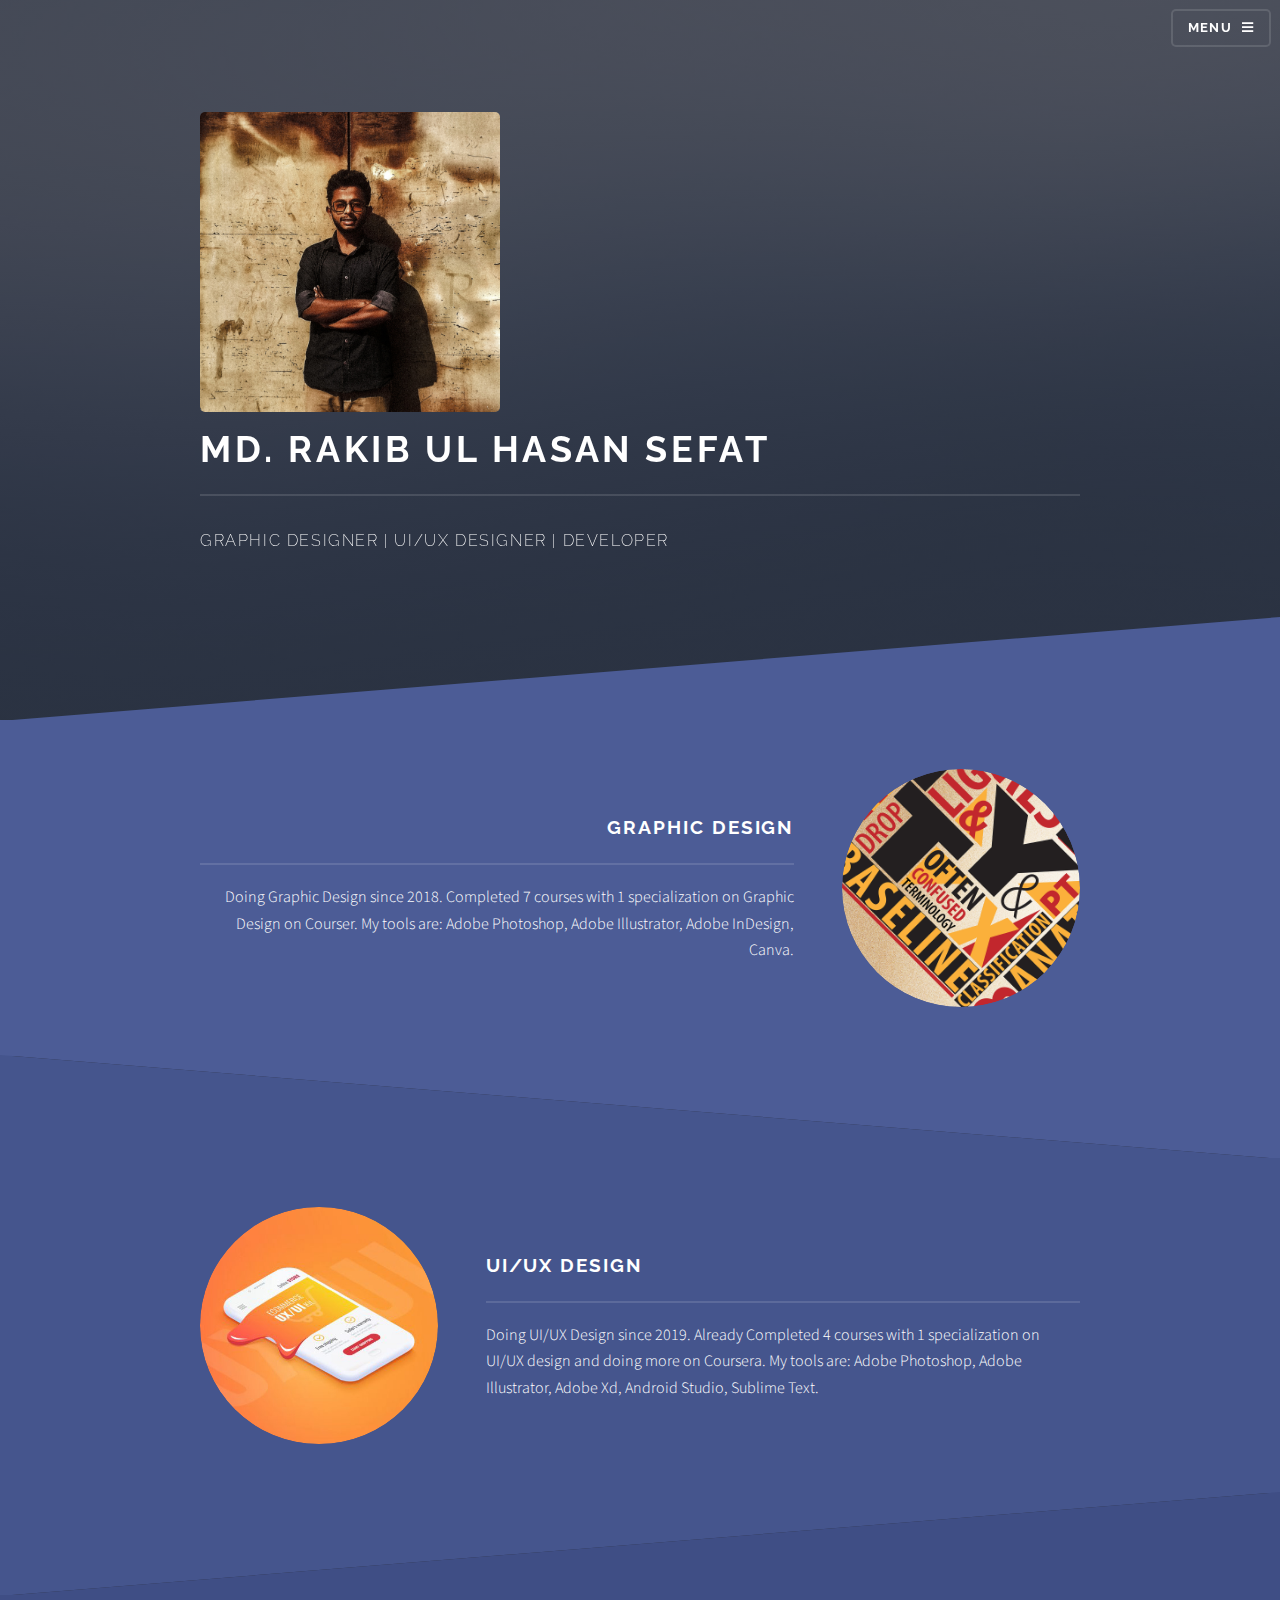
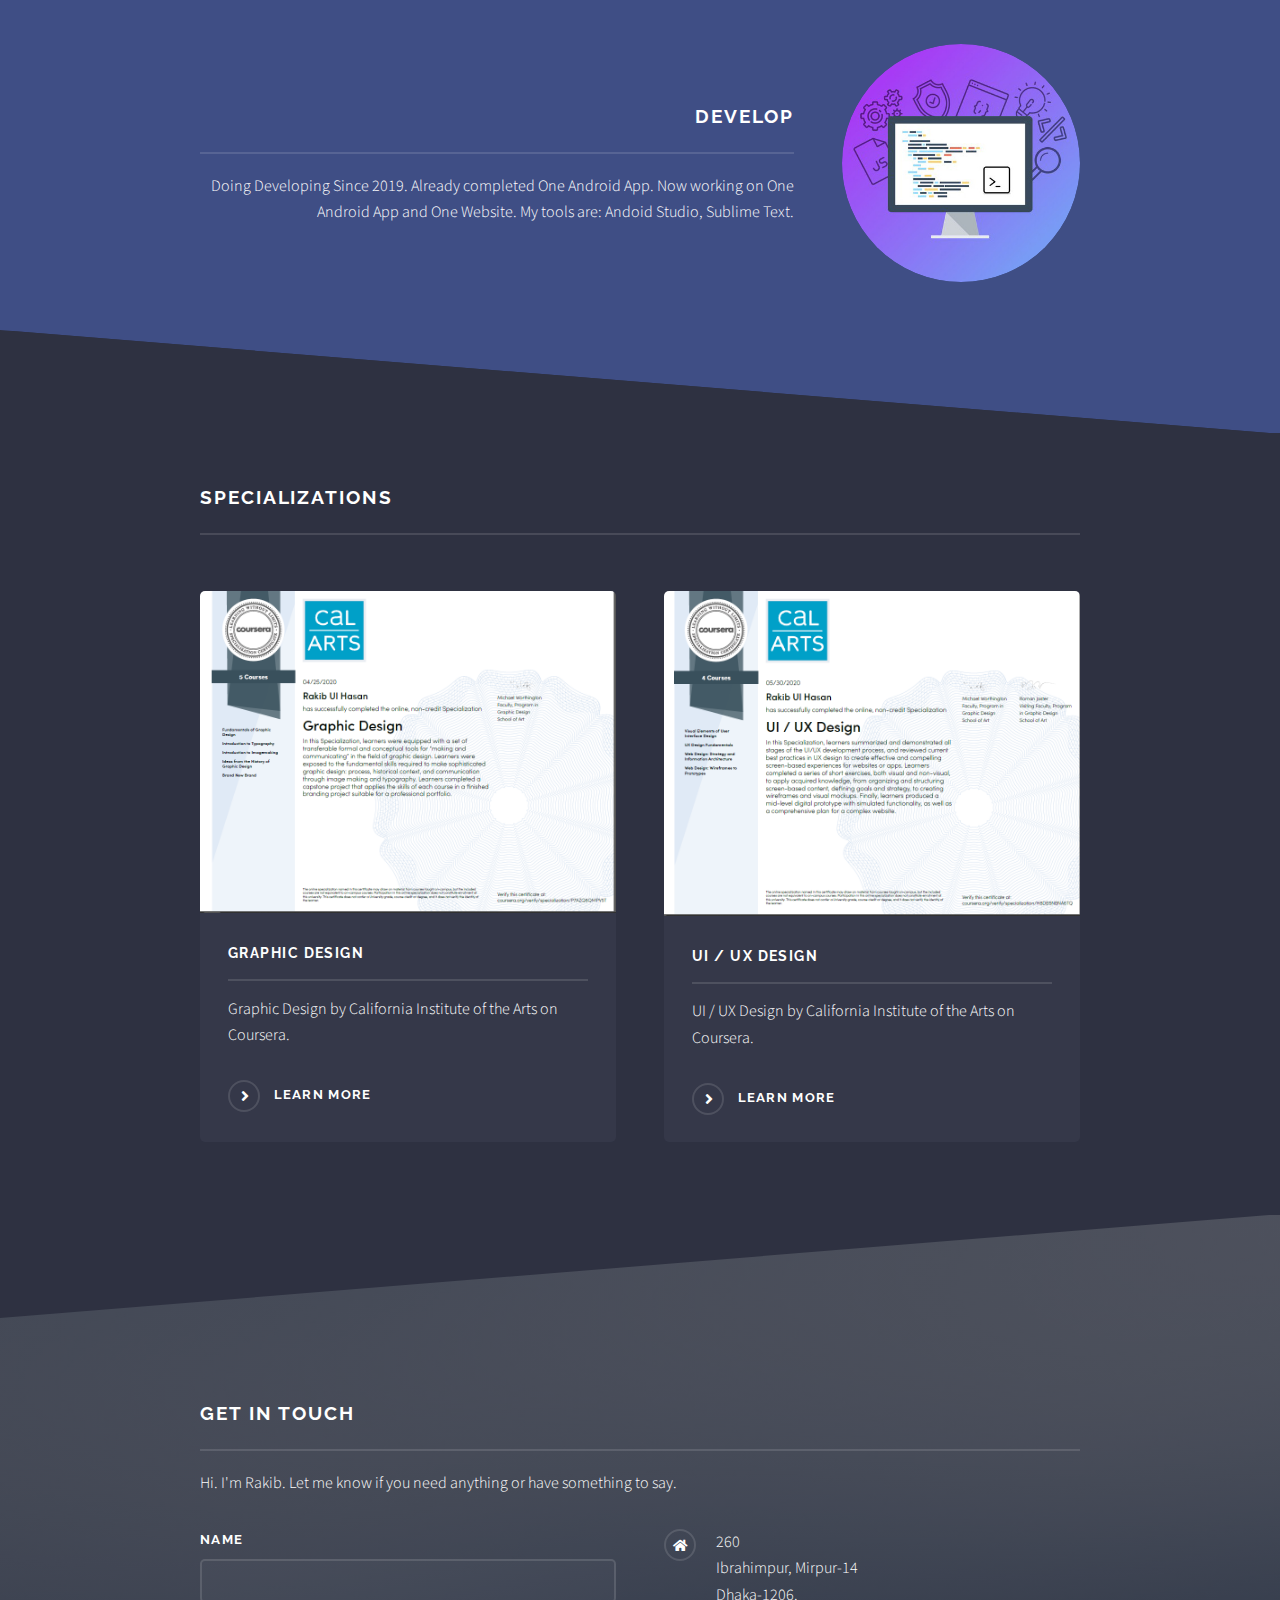
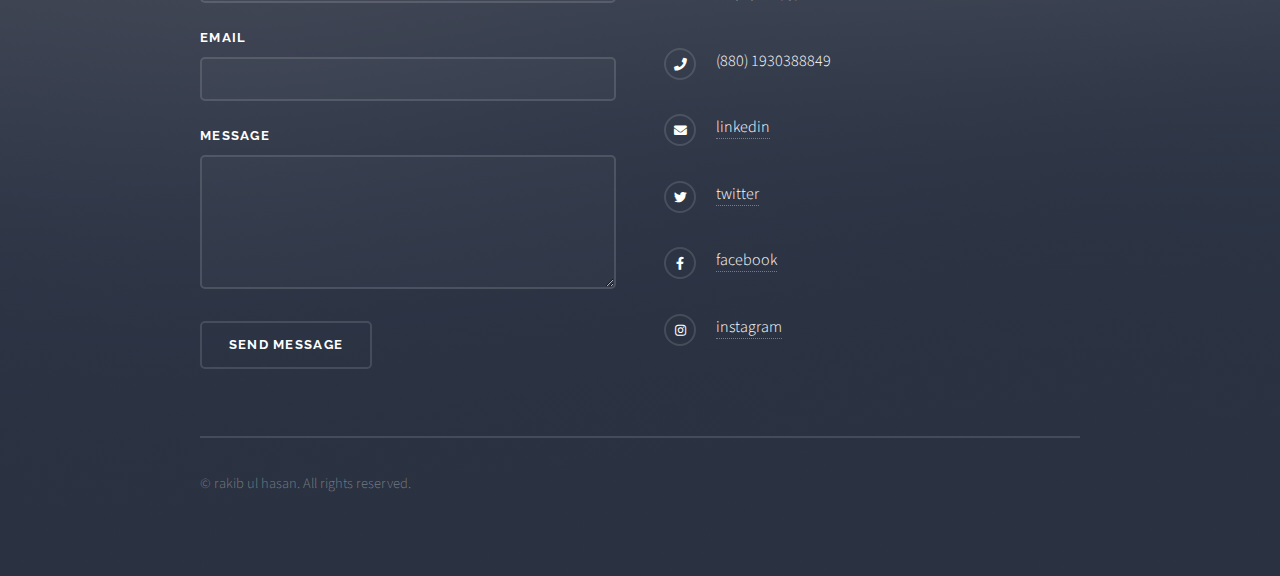
==== commit 1820e770: "Add files via upload" ====
--- a/index.html
+++ b/index.html
@@ -37,7 +37,7 @@
 						<div class="inner">
 
 							<a href="#" class="image"><img src="images/PSX_20190607_235349.jpg" alt="" height="300" width="300" /></a>
-							<h2>Rakib Ul Hasan</h2>
+							<h2>Md. Rakib Ul Hasan Sefat</h2>
 							<p>Graphic Designer | UI/UX Designer | Developer<a href="http://html5up.net"></a></p>
 						</div>
 					</section>
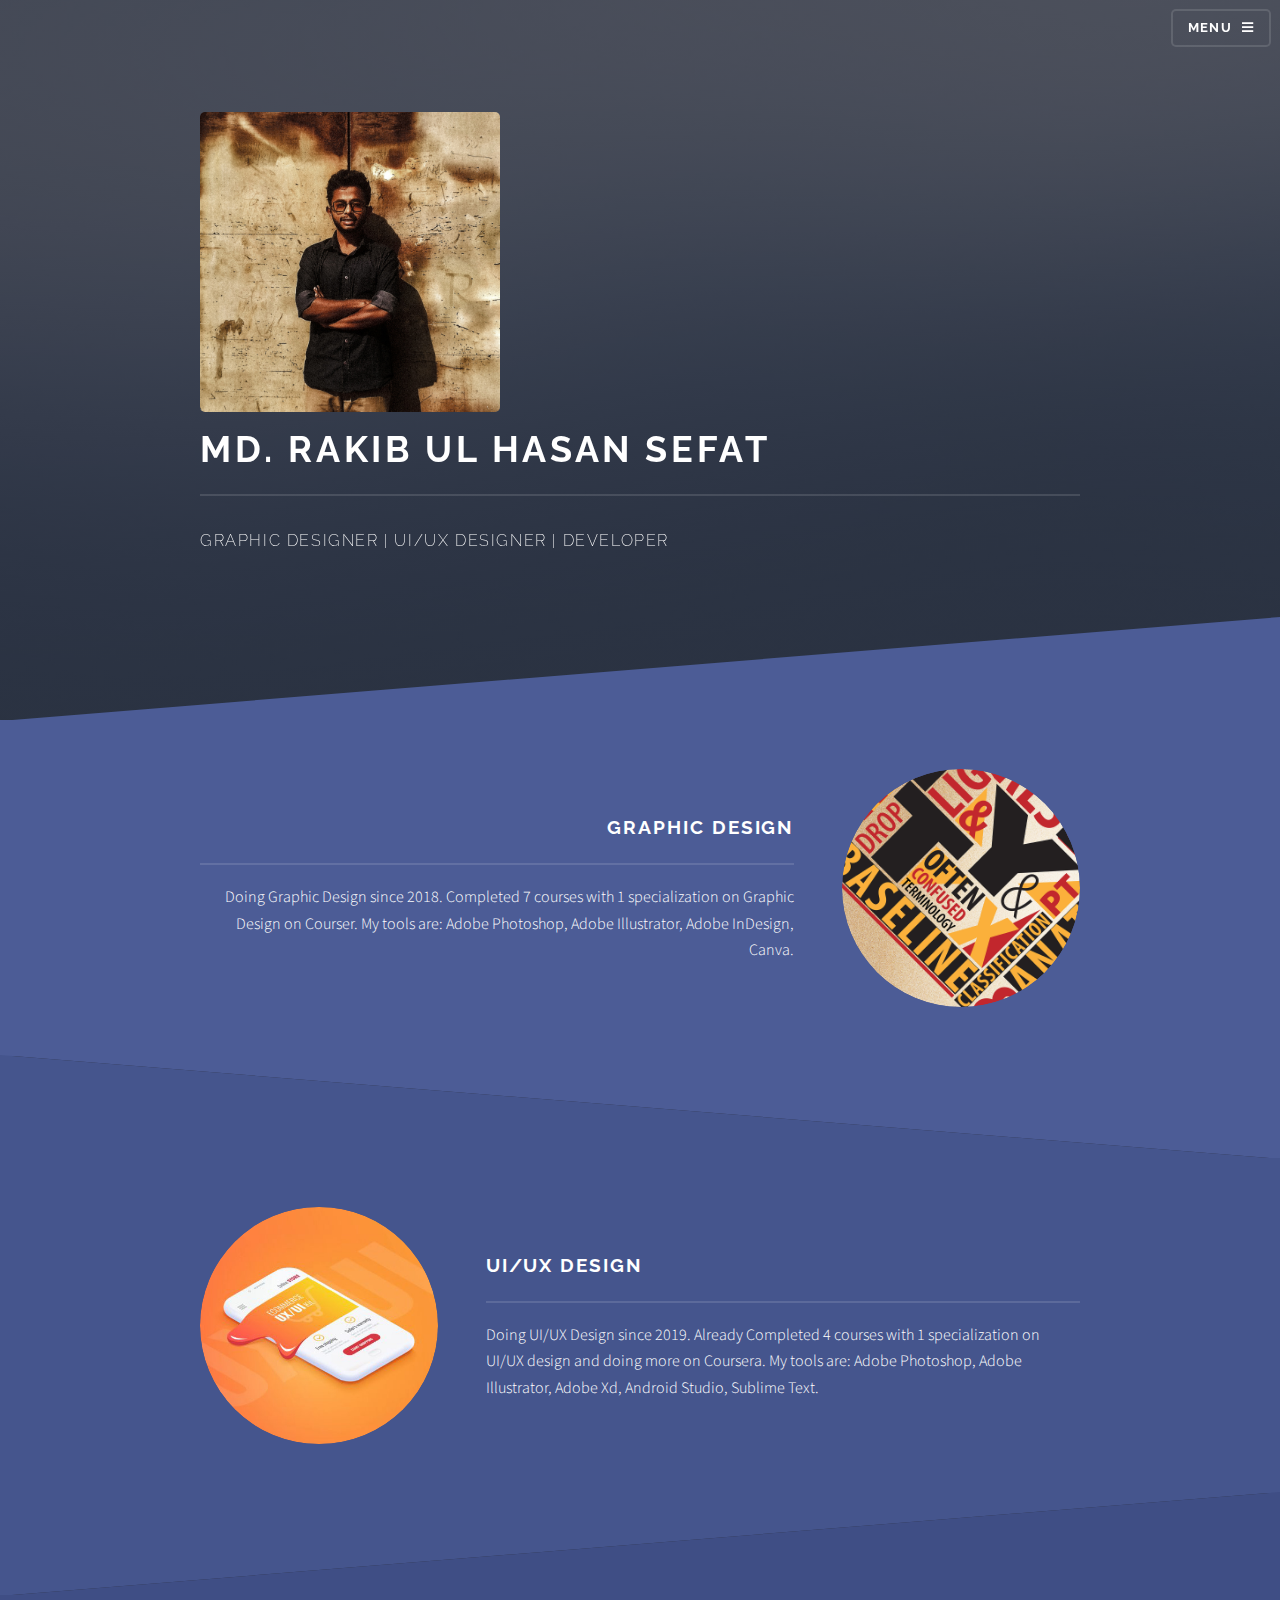
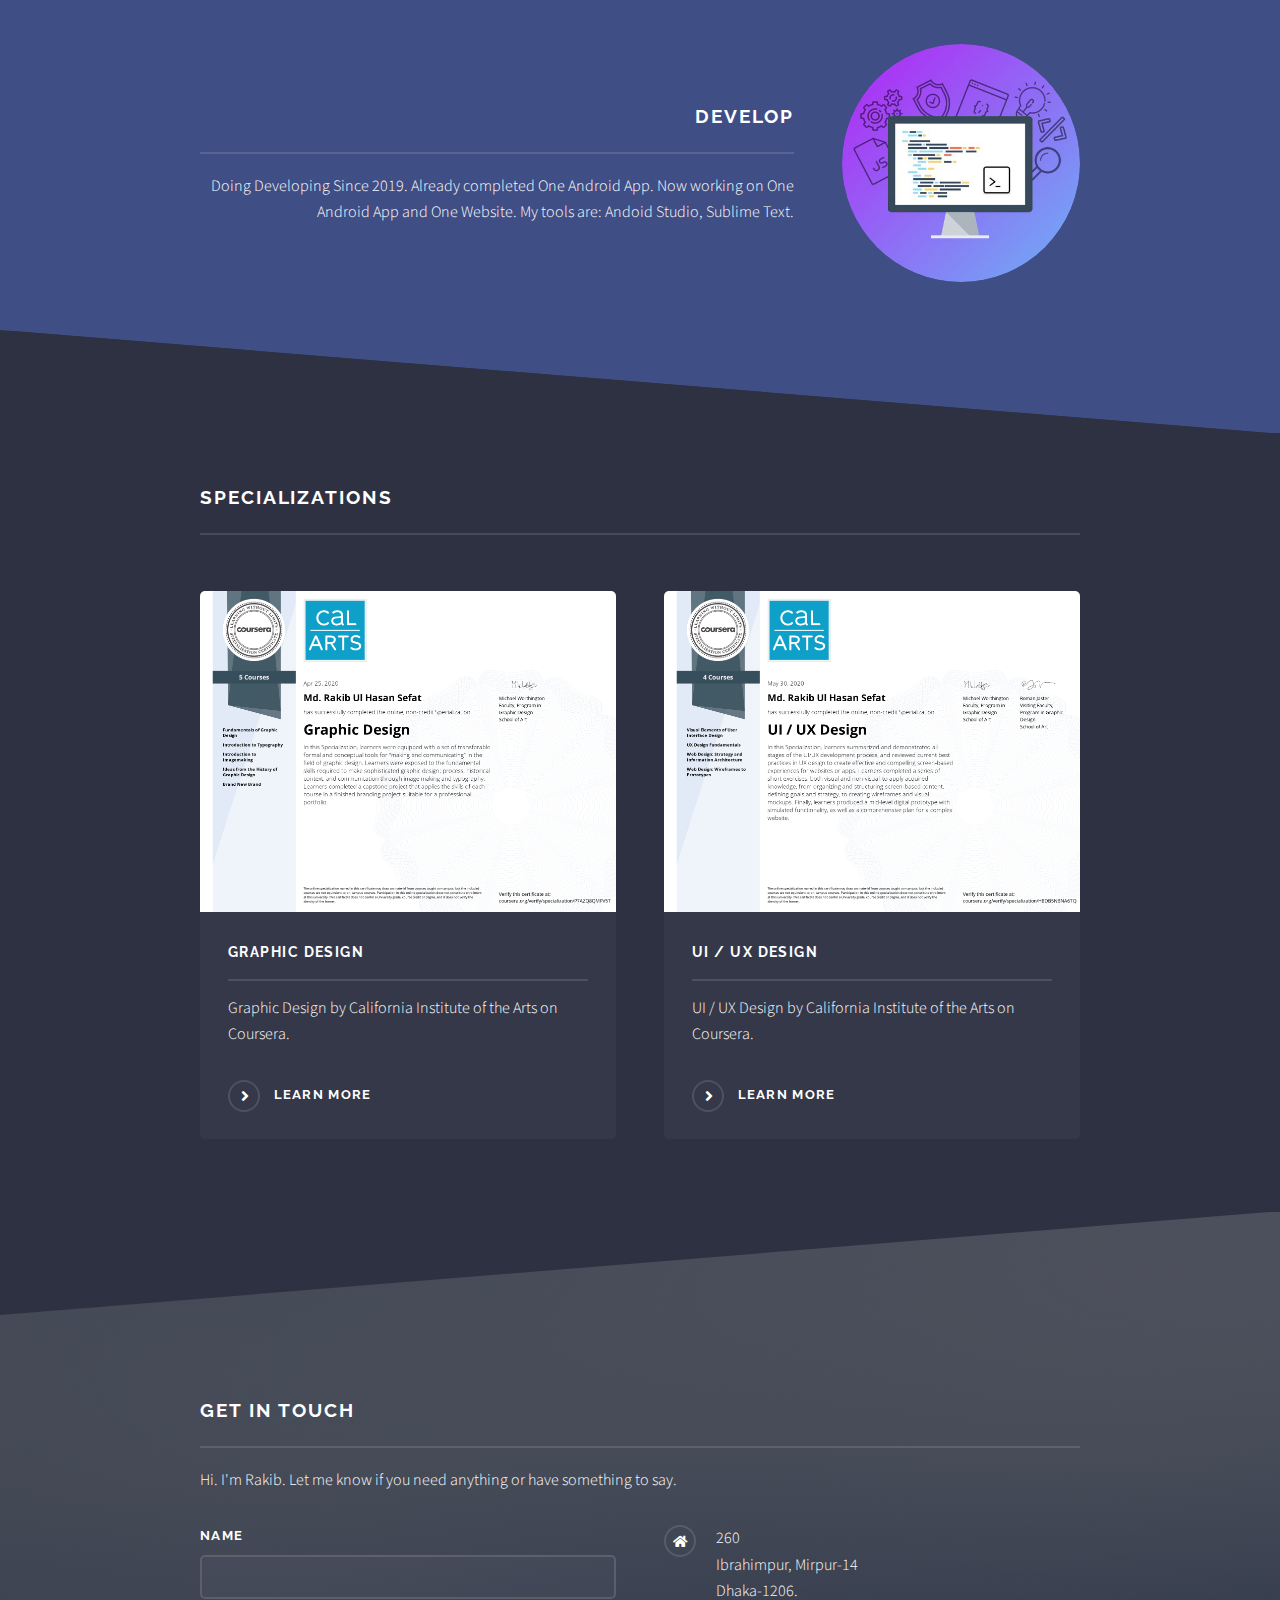
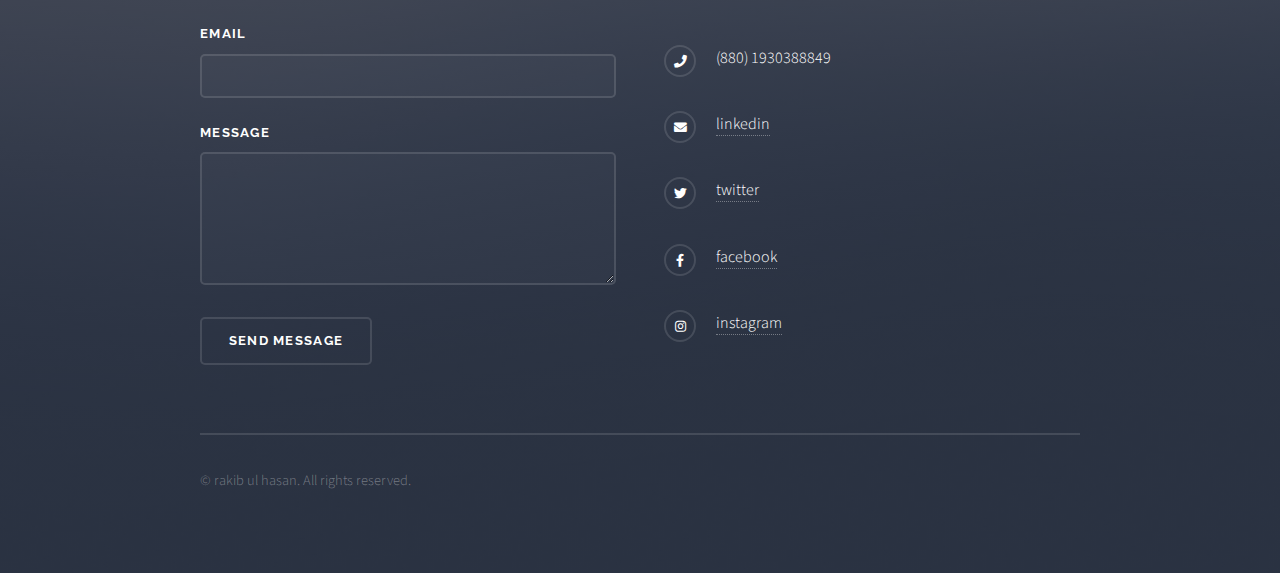
==== commit a37ec28c: "Add files via upload" ====
--- a/index.html
+++ b/index.html
@@ -1,7 +1,7 @@
 <!DOCTYPE HTML>
 <html>
 	<head>
-		<title>rakib ul hasan</title>
+		<title>md. rakib ul hasan sefat</title>
 		<meta charset="utf-8" />
 		<meta name="viewport" content="width=device-width, initial-scale=1, user-scalable=no" />
 		<link rel="stylesheet" href="assets/css/main.css" />
@@ -14,7 +14,7 @@
 
 				<!-- Header -->
 					<header id="header" class="alt">
-						<h1><a href="index.html">Rakib Ul Hasan</a></h1>
+						<h1><a href="index.html">Md. Rakib Ul Hasan Sefat</a></h1>
 						<nav>
 							<a href="#menu">Menu</a>
 						</nav>
@@ -89,13 +89,13 @@
 									<p></p>
 									<section class="features">
 										<article>
-											<a href="https://www.coursera.org/account/accomplishments/specialization/P7AZQ8QMPV5T" class="image"><img src="images/pic04.png" alt="" /></a>
+											<a href="https://www.coursera.org/account/accomplishments/specialization/P7AZQ8QMPV5T" class="image"><img src="images/pic04.jpg" alt="" /></a>
 											<h3 class="major">Graphic Design</h3>
 											<p>Graphic Design by California Institute of the Arts on Coursera.</p>
 											<a href="https://www.coursera.org/account/accomplishments/specialization/P7AZQ8QMPV5T" class="special">Learn more</a>
 										</article>
 										<article>
-											<a href="#" class="image"><img src="images/uiux.png" alt="" /></a>
+											<a href="#" class="image"><img src="images/uiux.jpg" alt="" /></a>
 											<h3 class="major">UI / UX Design</h3>
 											<p>UI / UX Design by California Institute of the Arts on Coursera.</p>
 											<a href="https://www.coursera.org/account/accomplishments/specialization/H8DB5NBNA6TQ" class="special">Learn more</a>
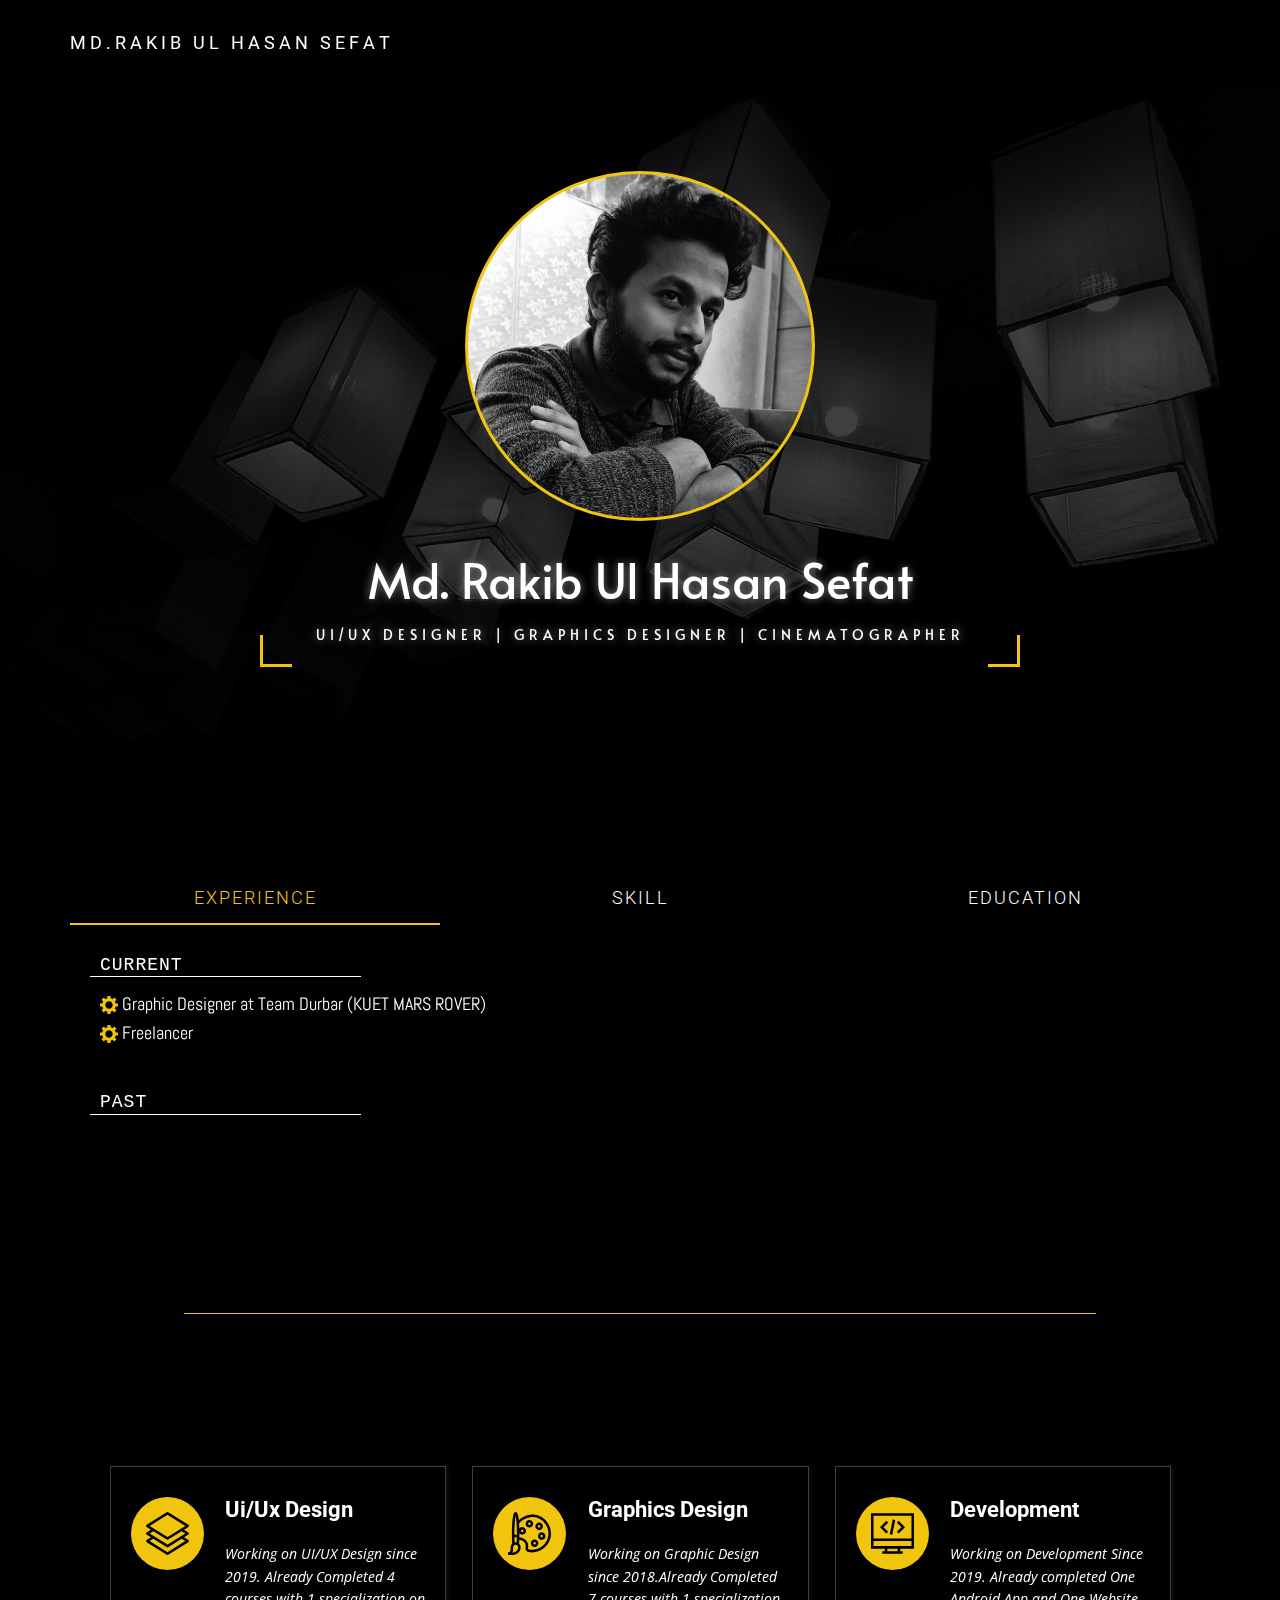
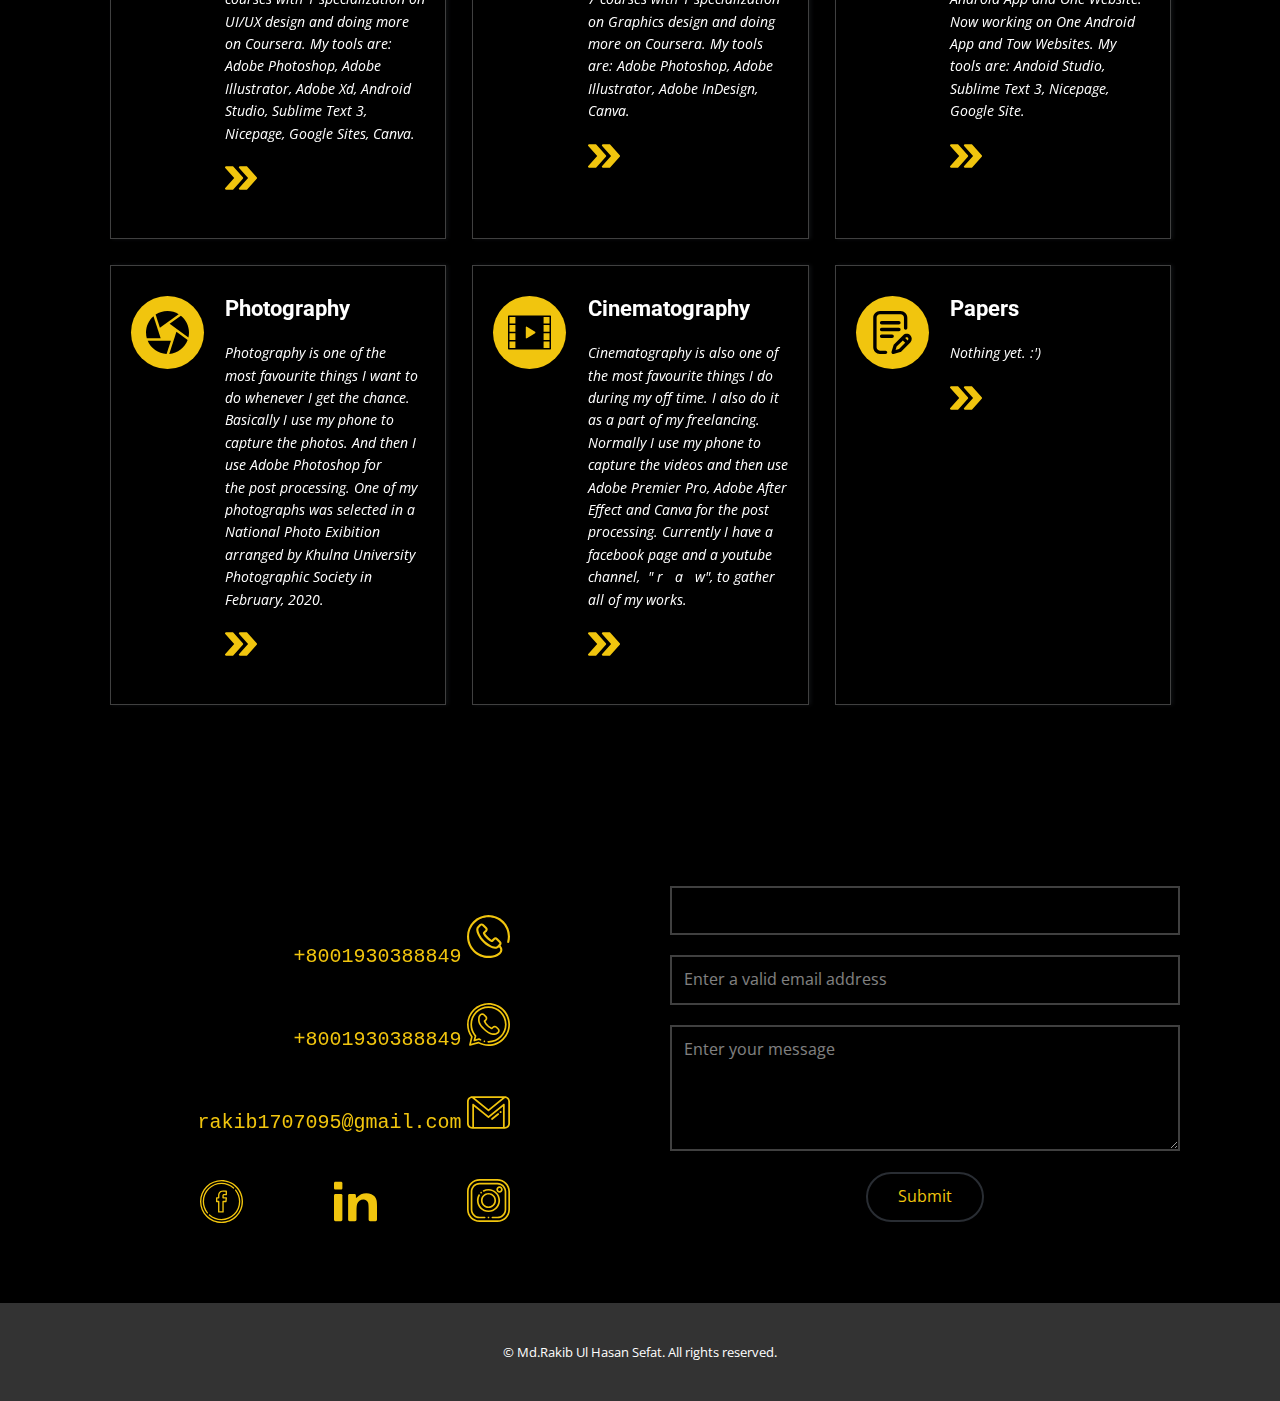
==== commit c85e3a60: "Add files via upload" ====
--- a/index.html
+++ b/index.html
@@ -1,177 +1,415 @@
-<!DOCTYPE HTML>
-<html>
-	<head>
-		<title>md. rakib ul hasan sefat</title>
-		<meta charset="utf-8" />
-		<meta name="viewport" content="width=device-width, initial-scale=1, user-scalable=no" />
-		<link rel="stylesheet" href="assets/css/main.css" />
-		<noscript><link rel="stylesheet" href="assets/css/noscript.css" /></noscript>
-	</head>
-	<body class="is-preload">
-
-		<!-- Page Wrapper -->
-			<div id="page-wrapper">
-
-				<!-- Header -->
-					<header id="header" class="alt">
-						<h1><a href="index.html">Md. Rakib Ul Hasan Sefat</a></h1>
-						<nav>
-							<a href="#menu">Menu</a>
-						</nav>
-					</header>
-
-				<!-- Menu -->
-					<nav id="menu">
-						<div class="inner">
-							<h2>Menu</h2>
-							<ul class="links">
-								<li><a href="index.html">myself</a></li>
-								<li><a href="generic.html">Projects</a></li>
-							</ul>
-							<a href="#" class="close">Close</a>
-						</div>
-					</nav>
-
-				<!-- Banner -->
-					<section id="banner">
-						<div class="inner">
-
-							<a href="#" class="image"><img src="images/PSX_20190607_235349.jpg" alt="" height="300" width="300" /></a>
-							<h2>Md. Rakib Ul Hasan Sefat</h2>
-							<p>Graphic Designer | UI/UX Designer | Developer<a href="http://html5up.net"></a></p>
-						</div>
-					</section>
-
-				<!-- Wrapper -->
-					<section id="wrapper">
-
-						<!-- One -->
-							<section id="one" class="wrapper spotlight style1">
-								<div class="inner">
-									<a href="#" class="image"><img src="images/pic01.jpg" alt="" /></a>
-									<div class="content">
-										<h2 class="major">Graphic Design</h2>
-										<p>Doing Graphic Design since 2018. Completed 7 courses with 1 specialization on Graphic Design on Courser. My tools are: Adobe Photoshop, Adobe Illustrator, Adobe InDesign, Canva.</p>
-										<!--<a href="#" class="special">Learn more</a>-->
-									</div>
-								</div>
-							</section>
-
-						<!-- Two -->
-							<section id="two" class="wrapper alt spotlight style2">
-								<div class="inner">
-									<a href="#" class="image"><img src="images/pic02.jpg" alt="" /></a>
-									<div class="content">
-										<h2 class="major">ui/ux design</h2>
-										<p>Doing UI/UX Design since 2019. Already Completed 4 courses with 1 specialization on UI/UX design and doing more on Coursera. My tools are: Adobe Photoshop, Adobe Illustrator, Adobe Xd, Android Studio, Sublime Text.</p>
-										<!--<a href="#" class="special">Learn more</a>-->
-									</div>
-								</div>
-							</section>
-
-						<!-- Three -->
-							<section id="three" class="wrapper spotlight style3">
-								<div class="inner">
-									<a href="#" class="image"><img src="images/pic03.jpg" alt="" /></a>
-									<div class="content">
-										<h2 class="major">develop
-										</h2>
-										<p>Doing Developing Since 2019. Already completed One Android App. Now working on One Android App and One Website. My tools are: Andoid Studio, Sublime Text.</p>
-										<!--<a href="#" class="special">Learn more</a>-->
-									</div>
-								</div>
-							</section>
-
-						<!-- Four -->
-							<section id="four" class="wrapper alt style1">
-								<div class="inner">
-									<h2 class="major">Specializations</h2>
-									<p></p>
-									<section class="features">
-										<article>
-											<a href="https://www.coursera.org/account/accomplishments/specialization/P7AZQ8QMPV5T" class="image"><img src="images/pic04.jpg" alt="" /></a>
-											<h3 class="major">Graphic Design</h3>
-											<p>Graphic Design by California Institute of the Arts on Coursera.</p>
-											<a href="https://www.coursera.org/account/accomplishments/specialization/P7AZQ8QMPV5T" class="special">Learn more</a>
-										</article>
-										<article>
-											<a href="#" class="image"><img src="images/uiux.jpg" alt="" /></a>
-											<h3 class="major">UI / UX Design</h3>
-											<p>UI / UX Design by California Institute of the Arts on Coursera.</p>
-											<a href="https://www.coursera.org/account/accomplishments/specialization/H8DB5NBNA6TQ" class="special">Learn more</a>
-										</article>
-										<!--<article>
-											<a href="#" class="image"><img src="images/pic06.jpg" alt="" /></a>
-											<h3 class="major">Ante fermentum</h3>
-											<p>Lorem ipsum dolor sit amet, consectetur adipiscing vehicula id nulla dignissim dapibus ultrices.</p>
-											<a href="#" class="special">Learn more</a>
-										</article>
-										<article>
-											<a href="#" class="image"><img src="images/pic07.jpg" alt="" /></a>
-											<h3 class="major">Fusce consequat</h3>
-											<p>Lorem ipsum dolor sit amet, consectetur adipiscing vehicula id nulla dignissim dapibus ultrices.</p>
-											<a href="#" class="special">Learn more</a>
-										</article>-->
-									</section>
-									<!--<ul class="actions">
-										<li><a href="#" class="button">Browse All</a></li>
-									</ul>-->
-								</div>
-							</section>
-
-					</section>
-
-				<!-- Footer -->
-					<section id="footer">
-						<div class="inner">
-							<h2 class="major">Get in touch</h2>
-							<p>Hi. I'm Rakib. Let me know if you need anything or have something to say.</p>
-							<form method="post" action="#">
-								<div class="fields">
-									<div class="field">
-										<label for="name">Name</label>
-										<input type="text" name="name" id="name" />
-									</div>
-									<div class="field">
-										<label for="email">Email</label>
-										<input type="email" name="email" id="email" />
-									</div>
-									<div class="field">
-										<label for="message">Message</label>
-										<textarea name="message" id="message" rows="4"></textarea>
-									</div>
-								</div>
-								<ul class="actions">
-									<li><input type="submit" value="Send Message" /></li>
-								</ul>
-							</form>
-							<ul class="contact">
-								<li class="icon solid fa-home">
-									260<br />
-									Ibrahimpur, Mirpur-14<br />
-									Dhaka-1206.
-								</li>
-								<li class="icon solid fa-phone">(880) 1930388849</li>
-								<li class="icon solid fa-envelope"><a href="https://www.linkedin.com/in/rakib-ul-hasan-a096491a6/">linkedin</a></li>
-								<li class="icon brands fa-twitter"><a href="https://www.twitter.com/rakib_0_o/">twitter</a></li>
-								<li class="icon brands fa-facebook-f"><a href="https://www.facebook.com/rhsft">facebook</a></li>
-								<li class="icon brands fa-instagram"><a href="https://www.instagram.com/_i_ta_chi_/">instagram</a></li>
-							</ul>
-							<ul class="copyright">
-								<li>&copy; rakib ul hasan. All rights reserved.</li>
-							</ul>
-						</div>
-					</section>
-
-			</div>
-
-		<!-- Scripts -->
-			<script src="assets/js/jquery.min.js"></script>
-			<script src="assets/js/jquery.scrollex.min.js"></script>
-			<script src="assets/js/browser.min.js"></script>
-			<script src="assets/js/breakpoints.min.js"></script>
-			<script src="assets/js/util.js"></script>
-			<script src="assets/js/main.js"></script>
-
-	</body>
+<!DOCTYPE html>
+<html style="font-size: 16px;">
+  <head>
+    <meta name="viewport" content="width=device-width, initial-scale=1.0">
+    <meta charset="utf-8">
+    <meta name="keywords" content="Md. Rakib Ul Hasan Sefat​">
+    <meta name="description" content="">
+    <meta name="page_type" content="np-template-header-footer-from-plugin">
+    <title>Home</title>
+    <link rel="stylesheet" href="nicepage.css" media="screen">
+<link rel="stylesheet" href="Home.css" media="screen">
+    <script class="u-script" type="text/javascript" src="jquery.js" defer=""></script>
+    <script class="u-script" type="text/javascript" src="nicepage.js" defer=""></script>
+    <meta name="generator" content="Nicepage 3.5.3, nicepage.com">
+    <link id="u-theme-google-font" rel="stylesheet" href="https://fonts.googleapis.com/css?family=Roboto:100,100i,300,300i,400,400i,500,500i,700,700i,900,900i|Open+Sans:300,300i,400,400i,600,600i,700,700i,800,800i">
+    <link id="u-page-google-font" rel="stylesheet" href="https://fonts.googleapis.com/css?family=Alata:400|Abel:400">
+    
+    
+    
+    
+    
+    <script type="application/ld+json">{
+		"@context": "http://schema.org",
+		"@type": "Organization",
+		"name": "rakib",
+		"url": "index.html"
+}</script>
+    <meta property="og:title" content="Home">
+    <meta property="og:type" content="website">
+    <meta name="theme-color" content="#478ac9">
+    <link rel="canonical" href="index.html">
+    <meta property="og:url" content="index.html">
+  </head>
+  <body data-home-page="Home.html" data-home-page-title="Home" class="u-body"><header class="u-align-left u-black u-clearfix u-header u-sticky u-header" id="sec-ce81"><div class="u-clearfix u-sheet u-valign-middle u-sheet-1">
+        <h6 class="u-text u-text-1" data-animation-name="fadeIn" data-animation-duration="1000" data-animation-delay="0">
+          <a class="u-active-none u-border-none u-btn u-button-link u-button-style u-hover-none u-none u-text-body-alt-color u-btn-1" href="Home.html" data-page-id="204046517">M D . R A K I B&nbsp; &nbsp;U L&nbsp; &nbsp;H A S A N&nbsp; &nbsp;S E F A T</a>
+        </h6>
+      </div></header>
+    <section class="u-clearfix u-image u-shading u-section-1" id="carousel_89ab" data-image-width="1600" data-image-height="1042">
+      <div class="u-clearfix u-sheet u-valign-middle u-sheet-1">
+        <div class="u-clearfix u-expanded-width u-gutter-0 u-layout-wrap u-layout-wrap-1">
+          <div class="u-layout">
+            <div class="u-layout-row">
+              <div class="u-container-style u-layout-cell u-right-cell u-size-60 u-layout-cell-1">
+                <div class="u-container-layout u-valign-bottom-lg u-valign-bottom-md u-valign-bottom-sm u-valign-top-xl u-container-layout-1">
+                  <div alt="" class="u-border-3 u-border-palette-3-base u-image u-image-circle u-image-1" data-image-width="650" data-image-height="878" data-animation-name="fadeIn" data-animation-duration="1000" data-animation-delay="0"></div>
+                  <h1 class="u-align-center u-custom-font u-text u-text-body-alt-color u-text-1" data-animation-name="fadeIn" data-animation-duration="1000" data-animation-delay="0" data-animation-direction="">
+                    <span style="font-size: 3rem;">Md. Rakib Ul Hasan Sefat</span>
+                  </h1>
+                  <p class="u-align-center u-custom-font u-text u-text-body-alt-color u-text-2" data-animation-name="fadeIn" data-animation-duration="1000" data-animation-delay="0" data-animation-direction="">ui/ux designer | graphics designer​ | cinematographer </p>
+                  <div class="u-border-3 u-border-palette-3-base u-shape u-shape-left u-shape-top u-shape-1" data-animation-name="slideIn" data-animation-duration="1000" data-animation-delay="0" data-animation-direction="Up"></div>
+                  <div class="u-border-3 u-border-palette-3-base u-shape u-shape-right u-shape-top u-shape-2" data-animation-name="slideIn" data-animation-duration="1000" data-animation-delay="0" data-animation-direction="Up"></div>
+                </div>
+              </div>
+            </div>
+          </div>
+        </div>
+      </div>
+    </section>
+    <section class="u-align-center u-black u-clearfix u-section-2" id="carousel_47e8">
+      <div class="u-clearfix u-sheet u-valign-middle-sm u-valign-middle-xs u-sheet-1">
+        <div class="u-expanded-width u-tab-links-align-justify u-tabs u-tabs-1">
+          <ul class="u-spacing-15 u-tab-list u-unstyled" role="tablist">
+            <li class="u-tab-item" role="presentation">
+              <a class="active u-border-2 u-border-active-palette-3-base u-border-no-left u-border-no-right u-border-no-top u-button-style u-custom-font u-heading-font u-tab-link u-tab-link-1" id="link-tab-0da5" href="#tab-0da5" role="tab" aria-controls="tab-0da5" aria-selected="true">experience</a>
+            </li>
+            <li class="u-tab-item" role="presentation">
+              <a class="u-border-2 u-border-active-palette-3-base u-border-no-left u-border-no-right u-border-no-top u-button-style u-custom-font u-heading-font u-tab-link u-tab-link-2" id="link-tab-14b7" href="#tab-14b7" role="tab" aria-controls="tab-14b7" aria-selected="false">skill</a>
+            </li>
+            <li class="u-tab-item" role="presentation">
+              <a class="u-border-2 u-border-active-palette-3-base u-border-no-left u-border-no-right u-border-no-top u-button-style u-custom-font u-heading-font u-tab-link u-tab-link-3" id="link-tab-2917" href="#tab-2917" role="tab" aria-controls="tab-2917" aria-selected="false">education<br>
+              </a>
+            </li>
+          </ul>
+          <div class="u-tab-content">
+            <div class="u-align-left u-container-style u-shape-rectangle u-tab-active u-tab-pane u-tab-pane-1" id="tab-0da5" role="tabpanel" aria-labelledby="link-tab-0da5">
+              <div class="u-container-layout u-container-layout-1">
+                <h6 class="u-custom-font u-font-courier-new u-text u-text-1" data-animation-name="fadeIn" data-animation-duration="1000" data-animation-delay="0">current</h6>
+                <div class="u-border-1 u-border-white u-line u-line-horizontal u-line-1" data-animation-name="fadeIn" data-animation-duration="1000" data-animation-delay="0"></div>
+                <p class="u-custom-font u-text u-text-2" data-animation-name="fadeIn" data-animation-duration="1000" data-animation-delay="0"><span class="u-icon u-icon-circle u-text-palette-3-base u-icon-1"><svg xmlns="http://www.w3.org/2000/svg" xmlns:xlink="http://www.w3.org/1999/xlink" version="1.1" xml:space="preserve" class="u-svg-content" viewBox="0 0 512 512" style="width: 1em; height: 1em;"><g><path d="m512 301v-90h-66.42c-4.775-20.361-12.715-39.536-23.701-57.246l46.26-46.245-63.633-63.633-46.26 46.245c-17.607-10.84-37.031-18.882-57.246-23.686v-66.435h-90v66.435c-20.215 4.805-39.639 12.847-57.246 23.687l-46.26-46.245-63.633 63.633 46.26 46.245c-10.986 17.709-18.926 36.884-23.701 57.245h-66.42v90h66.42c4.775 20.361 12.715 39.536 23.701 57.246l-46.26 46.245 63.633 63.633 46.26-46.245c17.607 10.84 37.031 18.882 57.246 23.687v66.434h90v-66.435c20.215-4.805 39.639-12.847 57.246-23.687l46.26 46.245 63.633-63.633-46.26-46.245c10.986-17.71 18.926-36.885 23.701-57.246h66.42zm-256 60c-57.891 0-105-47.109-105-105s47.109-105 105-105 105 47.109 105 105-47.109 105-105 105z"></path>
+</g></svg><img></span>&nbsp;Graphic Designer at Team Durbar (KUET MARS ROVER)
+                </p>
+                <p class="u-custom-font u-text u-text-3" data-animation-name="fadeIn" data-animation-duration="1000" data-animation-delay="0"><span class="u-icon u-icon-circle u-text-palette-3-base u-icon-2"><svg xmlns="http://www.w3.org/2000/svg" xmlns:xlink="http://www.w3.org/1999/xlink" version="1.1" xml:space="preserve" class="u-svg-content" viewBox="0 0 512 512" style="width: 1em; height: 1em;"><g><path d="m512 301v-90h-66.42c-4.775-20.361-12.715-39.536-23.701-57.246l46.26-46.245-63.633-63.633-46.26 46.245c-17.607-10.84-37.031-18.882-57.246-23.686v-66.435h-90v66.435c-20.215 4.805-39.639 12.847-57.246 23.687l-46.26-46.245-63.633 63.633 46.26 46.245c-10.986 17.709-18.926 36.884-23.701 57.245h-66.42v90h66.42c4.775 20.361 12.715 39.536 23.701 57.246l-46.26 46.245 63.633 63.633 46.26-46.245c17.607 10.84 37.031 18.882 57.246 23.687v66.434h90v-66.435c20.215-4.805 39.639-12.847 57.246-23.687l46.26 46.245 63.633-63.633-46.26-46.245c10.986-17.71 18.926-36.885 23.701-57.246h66.42zm-256 60c-57.891 0-105-47.109-105-105s47.109-105 105-105 105 47.109 105 105-47.109 105-105 105z"></path>
+</g></svg><img></span>&nbsp;Freelancer
+                </p>
+                <h6 class="u-custom-font u-font-courier-new u-text u-text-4" data-animation-name="fadeIn" data-animation-duration="1000" data-animation-delay="0">past<br>
+                </h6>
+                <div class="u-border-1 u-border-white u-line u-line-horizontal u-line-2" data-animation-name="fadeIn" data-animation-duration="1000" data-animation-delay="0"></div>
+              </div>
+            </div>
+            <div class="u-align-left u-container-style u-shape-rectangle u-tab-pane u-tab-pane-2" id="tab-14b7" role="tabpanel" aria-labelledby="link-tab-14b7">
+              <div class="u-container-layout u-valign-bottom-md u-valign-bottom-sm u-container-layout-2">
+                <p class="u-text u-text-5" data-animation-name="fadeIn" data-animation-duration="1000" data-animation-delay="0">
+                  <span style="font-size: 1.125rem;"> &nbsp;<span class="u-icon u-text-palette-3-base"><svg xmlns="http://www.w3.org/2000/svg" xmlns:xlink="http://www.w3.org/1999/xlink" version="1.1" xml:space="preserve" class="u-svg-content" viewBox="0 0 512 512" style="width: 1em; height: 1em;"><path d="m256 512c-141.164062 0-256-114.835938-256-256s114.835938-256 256-256 256 114.835938 256 256-114.835938 256-256 256zm0-480c-123.519531 0-224 100.480469-224 224s100.480469 224 224 224 224-100.480469 224-224-100.480469-224-224-224zm0 0"></path><path d="m232 341.332031c-4.097656 0-8.191406-1.554687-11.308594-4.691406l-69.332031-69.332031c-6.25-6.253906-6.25-16.386719 0-22.636719s16.382813-6.25 22.636719 0l58.023437 58.027344 127.363281-127.359375c6.25-6.25 16.382813-6.25 22.632813 0s6.25 16.382812 0 22.632812l-138.667969 138.667969c-3.15625 3.136719-7.25 4.691406-11.347656 4.691406zm0 0"></path></svg><img></span> &nbsp;
+                  </span>
+                  <span style="font-size: 1.125rem;">Ui/Ux Design.</span>
+                </p>
+                <p class="u-text u-text-6" data-animation-name="fadeIn" data-animation-duration="1000" data-animation-delay="0">
+                  <span style="font-size: 1.125rem;"> &nbsp;<span class="u-icon u-text-palette-3-base"><svg xmlns="http://www.w3.org/2000/svg" xmlns:xlink="http://www.w3.org/1999/xlink" version="1.1" xml:space="preserve" class="u-svg-content" viewBox="0 0 512 512" style="width: 1em; height: 1em;"><path d="m256 512c-141.164062 0-256-114.835938-256-256s114.835938-256 256-256 256 114.835938 256 256-114.835938 256-256 256zm0-480c-123.519531 0-224 100.480469-224 224s100.480469 224 224 224 224-100.480469 224-224-100.480469-224-224-224zm0 0"></path><path d="m232 341.332031c-4.097656 0-8.191406-1.554687-11.308594-4.691406l-69.332031-69.332031c-6.25-6.253906-6.25-16.386719 0-22.636719s16.382813-6.25 22.636719 0l58.023437 58.027344 127.363281-127.359375c6.25-6.25 16.382813-6.25 22.632813 0s6.25 16.382812 0 22.632812l-138.667969 138.667969c-3.15625 3.136719-7.25 4.691406-11.347656 4.691406zm0 0"></path></svg><img></span>&nbsp;App Development.
+                  </span>
+                </p>
+                <p class="u-text u-text-7" data-animation-name="fadeIn" data-animation-duration="1000" data-animation-delay="0">
+                  <span style="font-size: 1.125rem;"> &nbsp;<span class="u-icon u-text-palette-3-base"><svg xmlns="http://www.w3.org/2000/svg" xmlns:xlink="http://www.w3.org/1999/xlink" version="1.1" xml:space="preserve" class="u-svg-content" viewBox="0 0 512 512" style="width: 1em; height: 1em;"><path d="m256 512c-141.164062 0-256-114.835938-256-256s114.835938-256 256-256 256 114.835938 256 256-114.835938 256-256 256zm0-480c-123.519531 0-224 100.480469-224 224s100.480469 224 224 224 224-100.480469 224-224-100.480469-224-224-224zm0 0"></path><path d="m232 341.332031c-4.097656 0-8.191406-1.554687-11.308594-4.691406l-69.332031-69.332031c-6.25-6.253906-6.25-16.386719 0-22.636719s16.382813-6.25 22.636719 0l58.023437 58.027344 127.363281-127.359375c6.25-6.25 16.382813-6.25 22.632813 0s6.25 16.382812 0 22.632812l-138.667969 138.667969c-3.15625 3.136719-7.25 4.691406-11.347656 4.691406zm0 0"></path></svg><img></span>&nbsp;Web Development.
+                  </span>
+                </p>
+                <p class="u-text u-text-8" data-animation-name="fadeIn" data-animation-duration="1000" data-animation-delay="0">
+                  <span style="font-size: 1.125rem;"> &nbsp;<span class="u-icon u-text-palette-3-base"><svg xmlns="http://www.w3.org/2000/svg" xmlns:xlink="http://www.w3.org/1999/xlink" version="1.1" xml:space="preserve" class="u-svg-content" viewBox="0 0 512 512" style="width: 1em; height: 1em;"><path d="m256 512c-141.164062 0-256-114.835938-256-256s114.835938-256 256-256 256 114.835938 256 256-114.835938 256-256 256zm0-480c-123.519531 0-224 100.480469-224 224s100.480469 224 224 224 224-100.480469 224-224-100.480469-224-224-224zm0 0"></path><path d="m232 341.332031c-4.097656 0-8.191406-1.554687-11.308594-4.691406l-69.332031-69.332031c-6.25-6.253906-6.25-16.386719 0-22.636719s16.382813-6.25 22.636719 0l58.023437 58.027344 127.363281-127.359375c6.25-6.25 16.382813-6.25 22.632813 0s6.25 16.382812 0 22.632812l-138.667969 138.667969c-3.15625 3.136719-7.25 4.691406-11.347656 4.691406zm0 0"></path></svg><img></span>&nbsp;Graphics Design.
+                  </span>
+                </p>
+                <p class="u-text u-text-9" data-animation-name="fadeIn" data-animation-duration="1000" data-animation-delay="0">
+                  <span style="font-size: 1.125rem;"> &nbsp;<span class="u-icon u-text-palette-3-base"><svg xmlns="http://www.w3.org/2000/svg" xmlns:xlink="http://www.w3.org/1999/xlink" version="1.1" xml:space="preserve" class="u-svg-content" viewBox="0 0 512 512" style="width: 1em; height: 1em;"><path d="m256 512c-141.164062 0-256-114.835938-256-256s114.835938-256 256-256 256 114.835938 256 256-114.835938 256-256 256zm0-480c-123.519531 0-224 100.480469-224 224s100.480469 224 224 224 224-100.480469 224-224-100.480469-224-224-224zm0 0"></path><path d="m232 341.332031c-4.097656 0-8.191406-1.554687-11.308594-4.691406l-69.332031-69.332031c-6.25-6.253906-6.25-16.386719 0-22.636719s16.382813-6.25 22.636719 0l58.023437 58.027344 127.363281-127.359375c6.25-6.25 16.382813-6.25 22.632813 0s6.25 16.382812 0 22.632812l-138.667969 138.667969c-3.15625 3.136719-7.25 4.691406-11.347656 4.691406zm0 0"></path></svg><img></span>&nbsp;Cinematography.
+                  </span>
+                </p>
+                <p class="u-text u-text-10" data-animation-name="fadeIn" data-animation-duration="1000" data-animation-delay="0">
+                  <span style="font-size: 1.125rem;"> &nbsp;<span class="u-icon u-text-palette-3-base"><svg xmlns="http://www.w3.org/2000/svg" xmlns:xlink="http://www.w3.org/1999/xlink" version="1.1" xml:space="preserve" class="u-svg-content" viewBox="0 0 512 512" style="width: 1em; height: 1em;"><path d="m256 512c-141.164062 0-256-114.835938-256-256s114.835938-256 256-256 256 114.835938 256 256-114.835938 256-256 256zm0-480c-123.519531 0-224 100.480469-224 224s100.480469 224 224 224 224-100.480469 224-224-100.480469-224-224-224zm0 0"></path><path d="m232 341.332031c-4.097656 0-8.191406-1.554687-11.308594-4.691406l-69.332031-69.332031c-6.25-6.253906-6.25-16.386719 0-22.636719s16.382813-6.25 22.636719 0l58.023437 58.027344 127.363281-127.359375c6.25-6.25 16.382813-6.25 22.632813 0s6.25 16.382812 0 22.632812l-138.667969 138.667969c-3.15625 3.136719-7.25 4.691406-11.347656 4.691406zm0 0"></path></svg><img></span>&nbsp;Photography.
+                  </span>
+                </p>
+                <p class="u-text u-text-11" data-animation-name="fadeIn" data-animation-duration="1000" data-animation-delay="0">
+                  <span style="font-size: 1.125rem;"> &nbsp;<span class="u-icon u-text-palette-3-base"><svg xmlns="http://www.w3.org/2000/svg" xmlns:xlink="http://www.w3.org/1999/xlink" version="1.1" xml:space="preserve" class="u-svg-content" viewBox="0 0 512 512" style="width: 1em; height: 1em;"><path d="m256 512c-141.164062 0-256-114.835938-256-256s114.835938-256 256-256 256 114.835938 256 256-114.835938 256-256 256zm0-480c-123.519531 0-224 100.480469-224 224s100.480469 224 224 224 224-100.480469 224-224-100.480469-224-224-224zm0 0"></path><path d="m232 341.332031c-4.097656 0-8.191406-1.554687-11.308594-4.691406l-69.332031-69.332031c-6.25-6.253906-6.25-16.386719 0-22.636719s16.382813-6.25 22.636719 0l58.023437 58.027344 127.363281-127.359375c6.25-6.25 16.382813-6.25 22.632813 0s6.25 16.382812 0 22.632812l-138.667969 138.667969c-3.15625 3.136719-7.25 4.691406-11.347656 4.691406zm0 0"></path></svg><img></span>&nbsp;Photo Editing.
+                  </span>
+                </p>
+                <p class="u-text u-text-12" data-animation-name="fadeIn" data-animation-duration="1000" data-animation-delay="0">
+                  <span style="font-size: 1.125rem;"> &nbsp;<span class="u-icon u-text-palette-3-base"><svg xmlns="http://www.w3.org/2000/svg" xmlns:xlink="http://www.w3.org/1999/xlink" version="1.1" xml:space="preserve" class="u-svg-content" viewBox="0 0 512 512" style="width: 1em; height: 1em;"><path d="m256 512c-141.164062 0-256-114.835938-256-256s114.835938-256 256-256 256 114.835938 256 256-114.835938 256-256 256zm0-480c-123.519531 0-224 100.480469-224 224s100.480469 224 224 224 224-100.480469 224-224-100.480469-224-224-224zm0 0"></path><path d="m232 341.332031c-4.097656 0-8.191406-1.554687-11.308594-4.691406l-69.332031-69.332031c-6.25-6.253906-6.25-16.386719 0-22.636719s16.382813-6.25 22.636719 0l58.023437 58.027344 127.363281-127.359375c6.25-6.25 16.382813-6.25 22.632813 0s6.25 16.382812 0 22.632812l-138.667969 138.667969c-3.15625 3.136719-7.25 4.691406-11.347656 4.691406zm0 0"></path></svg><img></span>&nbsp;Video Editing.
+                  </span>
+                </p>
+                <p class="u-text u-text-13" data-animation-name="fadeIn" data-animation-duration="1000" data-animation-delay="0">
+                  <span style="font-size: 1.125rem;"> &nbsp;<span class="u-icon u-text-palette-3-base"><svg xmlns="http://www.w3.org/2000/svg" xmlns:xlink="http://www.w3.org/1999/xlink" version="1.1" xml:space="preserve" class="u-svg-content" viewBox="0 0 512 512" style="width: 1em; height: 1em;"><path d="m256 512c-141.164062 0-256-114.835938-256-256s114.835938-256 256-256 256 114.835938 256 256-114.835938 256-256 256zm0-480c-123.519531 0-224 100.480469-224 224s100.480469 224 224 224 224-100.480469 224-224-100.480469-224-224-224zm0 0"></path><path d="m232 341.332031c-4.097656 0-8.191406-1.554687-11.308594-4.691406l-69.332031-69.332031c-6.25-6.253906-6.25-16.386719 0-22.636719s16.382813-6.25 22.636719 0l58.023437 58.027344 127.363281-127.359375c6.25-6.25 16.382813-6.25 22.632813 0s6.25 16.382812 0 22.632812l-138.667969 138.667969c-3.15625 3.136719-7.25 4.691406-11.347656 4.691406zm0 0"></path></svg><img></span>&nbsp;Software Skills :
+                  </span>
+                </p>
+                <ul class="u-custom-list u-text u-text-14" data-animation-name="fadeIn" data-animation-duration="1000" data-animation-delay="0">
+                  <li>
+                    <div class="u-list-icon">
+                      <svg xmlns="http://www.w3.org/2000/svg" xmlns:xlink="http://www.w3.org/1999/xlink" version="1.1" xml:space="preserve" class="u-svg-content" viewBox="0 0 53.867 53.867" x="0px" y="0px" id="svg-20e7"><polygon fill="currentColor" points="26.934,1.318 35.256,18.182 53.867,20.887 40.4,34.013 43.579,52.549 26.934,43.798 10.288,52.549 13.467,34.013 0,20.887 18.611,18.182 "></polygon></svg>
+                    </div>Android Studio.
+                  </li>
+                  <li>
+                    <div class="u-list-icon">
+                      <svg xmlns="http://www.w3.org/2000/svg" xmlns:xlink="http://www.w3.org/1999/xlink" version="1.1" xml:space="preserve" class="u-svg-content" viewBox="0 0 53.867 53.867" x="0px" y="0px" id="svg-20e7"><polygon fill="currentColor" points="26.934,1.318 35.256,18.182 53.867,20.887 40.4,34.013 43.579,52.549 26.934,43.798 10.288,52.549 13.467,34.013 0,20.887 18.611,18.182 "></polygon></svg>
+                    </div>Sublime Text 3.
+                  </li>
+                  <li>
+                    <div class="class u-list-icon">
+                      <svg xmlns="http://www.w3.org/2000/svg" xmlns:xlink="http://www.w3.org/1999/xlink" version="1.1" xml:space="preserve" class="u-svg-content" viewBox="0 0 53.867 53.867" x="0px" y="0px" id="svg-20e7"><polygon fill="currentColor" points="26.934,1.318 35.256,18.182 53.867,20.887 40.4,34.013 43.579,52.549 26.934,43.798 10.288,52.549 13.467,34.013 0,20.887 18.611,18.182 "></polygon></svg>
+                    </div>Adobe Illustrator.
+                  </li>
+                  <li>
+                    <div class="u-list-icon">
+                      <svg xmlns="http://www.w3.org/2000/svg" xmlns:xlink="http://www.w3.org/1999/xlink" version="1.1" xml:space="preserve" class="u-svg-content" viewBox="0 0 53.867 53.867" x="0px" y="0px" id="svg-20e7"><polygon fill="currentColor" points="26.934,1.318 35.256,18.182 53.867,20.887 40.4,34.013 43.579,52.549 26.934,43.798 10.288,52.549 13.467,34.013 0,20.887 18.611,18.182 "></polygon></svg>
+                    </div>Adobe Photoshop.
+                  </li>
+                  <li>
+                    <div class="u-list-icon">
+                      <svg xmlns="http://www.w3.org/2000/svg" xmlns:xlink="http://www.w3.org/1999/xlink" version="1.1" xml:space="preserve" class="u-svg-content" viewBox="0 0 53.867 53.867" x="0px" y="0px" id="svg-20e7"><polygon fill="currentColor" points="26.934,1.318 35.256,18.182 53.867,20.887 40.4,34.013 43.579,52.549 26.934,43.798 10.288,52.549 13.467,34.013 0,20.887 18.611,18.182 "></polygon></svg>
+                    </div>Adobe Premier Pro.
+                  </li>
+                  <li>
+                    <div class="u-list-icon">
+                      <svg xmlns="http://www.w3.org/2000/svg" xmlns:xlink="http://www.w3.org/1999/xlink" version="1.1" xml:space="preserve" class="u-svg-content" viewBox="0 0 53.867 53.867" x="0px" y="0px" id="svg-20e7"><polygon fill="currentColor" points="26.934,1.318 35.256,18.182 53.867,20.887 40.4,34.013 43.579,52.549 26.934,43.798 10.288,52.549 13.467,34.013 0,20.887 18.611,18.182 "></polygon></svg>
+                    </div>Adobe After Effect.
+                  </li>
+                  <li>
+                    <div class="u-list-icon">
+                      <svg xmlns="http://www.w3.org/2000/svg" xmlns:xlink="http://www.w3.org/1999/xlink" version="1.1" xml:space="preserve" class="u-svg-content" viewBox="0 0 53.867 53.867" x="0px" y="0px" id="svg-20e7"><polygon fill="currentColor" points="26.934,1.318 35.256,18.182 53.867,20.887 40.4,34.013 43.579,52.549 26.934,43.798 10.288,52.549 13.467,34.013 0,20.887 18.611,18.182 "></polygon></svg>
+                    </div>Adobe Xd.
+                  </li>
+                  <li>
+                    <div class="u-list-icon">
+                      <svg xmlns="http://www.w3.org/2000/svg" xmlns:xlink="http://www.w3.org/1999/xlink" version="1.1" xml:space="preserve" class="u-svg-content" viewBox="0 0 53.867 53.867" x="0px" y="0px" id="svg-20e7"><polygon fill="currentColor" points="26.934,1.318 35.256,18.182 53.867,20.887 40.4,34.013 43.579,52.549 26.934,43.798 10.288,52.549 13.467,34.013 0,20.887 18.611,18.182 "></polygon></svg>
+                    </div>Adobe Indesign.
+                  </li>
+                  <li>
+                    <div class="u-list-icon">
+                      <svg xmlns="http://www.w3.org/2000/svg" xmlns:xlink="http://www.w3.org/1999/xlink" version="1.1" xml:space="preserve" class="u-svg-content" viewBox="0 0 53.867 53.867" x="0px" y="0px" id="svg-20e7"><polygon fill="currentColor" points="26.934,1.318 35.256,18.182 53.867,20.887 40.4,34.013 43.579,52.549 26.934,43.798 10.288,52.549 13.467,34.013 0,20.887 18.611,18.182 "></polygon></svg>
+                    </div>Nicepage.
+                  </li>
+                  <li>
+                    <div class="u-list-icon">
+                      <svg xmlns="http://www.w3.org/2000/svg" xmlns:xlink="http://www.w3.org/1999/xlink" version="1.1" xml:space="preserve" class="u-svg-content" viewBox="0 0 53.867 53.867" x="0px" y="0px" id="svg-20e7"><polygon fill="currentColor" points="26.934,1.318 35.256,18.182 53.867,20.887 40.4,34.013 43.579,52.549 26.934,43.798 10.288,52.549 13.467,34.013 0,20.887 18.611,18.182 "></polygon></svg>
+                    </div>Canva.
+                  </li>
+                </ul>
+              </div>
+            </div>
+            <div class="u-container-style u-shape-rectangle u-tab-pane" id="tab-2917" role="tabpanel" aria-labelledby="link-tab-2917">
+              <div class="u-container-layout u-container-layout-3">
+                <h6 class="u-custom-font u-font-courier-new u-text u-text-15" data-animation-name="fadeIn" data-animation-duration="1000" data-animation-delay="0">current</h6>
+                <div class="u-border-1 u-border-white u-line u-line-horizontal u-line-3" data-animation-name="fadeIn" data-animation-duration="1000" data-animation-delay="0"></div>
+                <p class="u-custom-font u-text u-text-16" data-animation-name="fadeIn" data-animation-duration="1000" data-animation-delay="0"><span class="u-icon u-icon-circle u-text-palette-3-base u-icon-12"><svg xmlns="http://www.w3.org/2000/svg" xmlns:xlink="http://www.w3.org/1999/xlink" version="1.1" xml:space="preserve" class="u-svg-content" viewBox="0 0 512 512" x="0px" y="0px" style="width: 1em; height: 1em;"><g><g><path d="M479.999,0C263.145,0,84.777,166.827,65.876,378.837c36.032-50.816,80.171-99.712,135.275-155.925    c4.096-4.224,10.88-4.309,15.083-0.149c4.203,4.117,4.267,10.88,0.149,15.083c-8.299,8.448-16.725,17.216-25.195,26.091    c-4.843,5.056-9.579,10.091-14.229,15.04c-0.853,0.917-1.707,1.835-2.56,2.773C106.303,354.667,57.62,418.133,22.27,496.96    c-2.411,5.376,0,11.691,5.355,14.101c1.429,0.64,2.901,0.939,4.373,0.939c4.075,0,7.979-2.347,9.749-6.293    c12.587-28.053,27.2-54.08,43.627-79.403c148.992-3.819,284.608-86.699,355.691-218.581c1.771-3.307,1.685-7.296-0.235-10.539    c-1.941-3.2-5.419-5.184-9.173-5.184h-39.509l70.848-40.491c2.24-1.28,3.968-3.349,4.8-5.781    c15.189-44.16,22.869-89.6,22.869-135.061C490.665,4.779,485.887,0,479.999,0z"></path>
+</g>
+</g></svg><img></span>&nbsp;Studing B.Sc. in Computer Science and Engineering at Khulna University of Engineering and Technology, Khulna, Bangladesh.
+                </p>
+                <h6 class="u-custom-font u-font-courier-new u-text u-text-17" data-animation-name="fadeIn" data-animation-duration="1000" data-animation-delay="0">completed<br>
+                </h6>
+                <div class="u-border-1 u-border-white u-line u-line-horizontal u-line-4" data-animation-name="fadeIn" data-animation-duration="1000" data-animation-delay="0"></div>
+                <p class="u-custom-font u-text u-text-18" data-animation-name="fadeIn" data-animation-duration="1000" data-animation-delay="0"><span class="u-icon u-icon-circle u-text-palette-3-base u-icon-13"><svg xmlns="http://www.w3.org/2000/svg" xmlns:xlink="http://www.w3.org/1999/xlink" version="1.1" xml:space="preserve" class="u-svg-content" viewBox="0 0 512 512" x="0px" y="0px" style="width: 1em; height: 1em;"><g><g><path d="M479.999,0C263.145,0,84.777,166.827,65.876,378.837c36.032-50.816,80.171-99.712,135.275-155.925    c4.096-4.224,10.88-4.309,15.083-0.149c4.203,4.117,4.267,10.88,0.149,15.083c-8.299,8.448-16.725,17.216-25.195,26.091    c-4.843,5.056-9.579,10.091-14.229,15.04c-0.853,0.917-1.707,1.835-2.56,2.773C106.303,354.667,57.62,418.133,22.27,496.96    c-2.411,5.376,0,11.691,5.355,14.101c1.429,0.64,2.901,0.939,4.373,0.939c4.075,0,7.979-2.347,9.749-6.293    c12.587-28.053,27.2-54.08,43.627-79.403c148.992-3.819,284.608-86.699,355.691-218.581c1.771-3.307,1.685-7.296-0.235-10.539    c-1.941-3.2-5.419-5.184-9.173-5.184h-39.509l70.848-40.491c2.24-1.28,3.968-3.349,4.8-5.781    c15.189-44.16,22.869-89.6,22.869-135.061C490.665,4.779,485.887,0,479.999,0z"></path>
+</g>
+</g></svg><img></span>&nbsp;H.S.C with GAP 5.00 from Shaheed Police Smrity College, Mirpur-14, Dhaka, Bangladesh.
+                </p>
+                <p class="u-custom-font u-text u-text-19" data-animation-name="fadeIn" data-animation-duration="1000" data-animation-delay="0"><span class="u-icon u-icon-circle u-text-palette-3-base u-icon-14"><svg xmlns="http://www.w3.org/2000/svg" xmlns:xlink="http://www.w3.org/1999/xlink" version="1.1" xml:space="preserve" class="u-svg-content" viewBox="0 0 512 512" x="0px" y="0px" style="width: 1em; height: 1em;"><g><g><path d="M479.999,0C263.145,0,84.777,166.827,65.876,378.837c36.032-50.816,80.171-99.712,135.275-155.925    c4.096-4.224,10.88-4.309,15.083-0.149c4.203,4.117,4.267,10.88,0.149,15.083c-8.299,8.448-16.725,17.216-25.195,26.091    c-4.843,5.056-9.579,10.091-14.229,15.04c-0.853,0.917-1.707,1.835-2.56,2.773C106.303,354.667,57.62,418.133,22.27,496.96    c-2.411,5.376,0,11.691,5.355,14.101c1.429,0.64,2.901,0.939,4.373,0.939c4.075,0,7.979-2.347,9.749-6.293    c12.587-28.053,27.2-54.08,43.627-79.403c148.992-3.819,284.608-86.699,355.691-218.581c1.771-3.307,1.685-7.296-0.235-10.539    c-1.941-3.2-5.419-5.184-9.173-5.184h-39.509l70.848-40.491c2.24-1.28,3.968-3.349,4.8-5.781    c15.189-44.16,22.869-89.6,22.869-135.061C490.665,4.779,485.887,0,479.999,0z"></path>
+</g>
+</g></svg><img></span>&nbsp;S.S.C with GAP 5.00 from Shaheed Police Smrity College, Mirpur-14, Dhaka, Bangladesh.
+                </p>
+              </div>
+            </div>
+          </div>
+        </div>
+        <div class="u-border-1 u-border-palette-3-base u-line u-line-horizontal u-line-5" data-animation-name="fadeIn" data-animation-duration="1000" data-animation-delay="0"></div>
+      </div>
+    </section>
+    <section class="u-align-center u-black u-clearfix u-section-3" id="carousel_2c1e">
+      <div class="u-clearfix u-sheet u-valign-middle u-sheet-1">
+        <div class="u-list u-repeater u-list-1">
+          <div class="u-border-1 u-border-grey-75 u-container-style u-list-item u-opacity u-opacity-95 u-repeater-item u-shape-rectangle u-list-item-1" data-animation-name="fadeIn" data-animation-duration="1000" data-animation-delay="0">
+            <div class="u-container-layout u-similar-container u-container-layout-1"><span class="u-icon u-icon-circle u-palette-3-base u-spacing-15 u-text-black u-icon-1"><svg class="u-svg-link" preserveAspectRatio="xMidYMin slice" viewBox="0 0 512.002 512.002" style=""><use xmlns:xlink="http://www.w3.org/1999/xlink" xlink:href="#svg-e1ec"></use></svg><svg xmlns="http://www.w3.org/2000/svg" xmlns:xlink="http://www.w3.org/1999/xlink" version="1.1" xml:space="preserve" class="u-svg-content" viewBox="0 0 512.002 512.002" x="0px" y="0px" id="svg-e1ec" style="enable-background:new 0 0 512.002 512.002;"><g><g><path d="M512.001,255.969c-0.011-5.193-2.708-10.011-7.129-12.737l-52.034-32.076l52.089-32.421    c4.393-2.734,7.066-7.539,7.074-12.712c0.008-5.174-2.651-9.987-7.036-12.734l-241-151c-4.871-3.052-11.058-3.052-15.929,0    l-241,151c-4.384,2.747-7.043,7.56-7.036,12.734c0.008,5.174,2.681,9.979,7.074,12.712l51.732,32.198L7.051,243.282    c-4.39,2.744-7.055,7.557-7.05,12.734c0.005,5.177,2.679,9.985,7.074,12.721l51.732,32.198L7.051,333.282    c-4.383,2.74-7.047,7.543-7.05,12.712s2.656,9.975,7.036,12.719l241,151c2.436,1.526,5.2,2.289,7.964,2.289    c2.764,0,5.529-0.763,7.964-2.289l241-151c4.394-2.753,7.055-7.581,7.036-12.766c-0.019-5.185-2.715-9.993-7.129-12.714    l-52.034-32.076l52.089-32.421C509.336,265.992,512.012,261.162,512.001,255.969z M43.32,165.96L256.001,32.703L468.682,165.96    c-2.044,1.272-206.586,128.58-212.681,132.374L43.32,165.96z M468.584,346.106L256.001,479.301L43.278,346.018l43.889-27.431    l160.908,100.15c2.426,1.51,5.176,2.265,7.926,2.265c2.75,0,5.5-0.755,7.926-2.265l160.464-99.874L468.584,346.106z     M256.001,388.334L43.345,255.976l43.822-27.389l160.908,100.15c2.426,1.51,5.176,2.265,7.926,2.265c2.75,0,5.5-0.755,7.926-2.265    l160.464-99.874l44.125,27.2C467.297,256.822,261.631,384.829,256.001,388.334z"></path>
+</g>
+</g></svg>
+            
+            
+          </span>
+              <div class="u-container-style u-group u-group-1">
+                <div class="u-container-layout u-container-layout-2">
+                  <h4 class="u-text u-text-1">Ui/Ux Design</h4>
+                  <p class="u-text u-text-2">Working on UI/UX Design since 2019. Already Completed 4 courses with 1 specialization on UI/UX design and doing more on Coursera. My tools are: Adobe Photoshop, Adobe Illustrator, Adobe Xd, Android Studio, Sublime Text 3, Nicepage, Google Sites, Canva.</p><span class="u-icon u-icon-circle u-text-palette-3-base u-icon-2" data-href="UiUxDesign.html" data-page-id="617111187"><svg class="u-svg-link" preserveAspectRatio="xMidYMin slice" viewBox="0 0 480.026 480.026" style=""><use xmlns:xlink="http://www.w3.org/1999/xlink" xlink:href="#svg-8190"></use></svg><svg xmlns="http://www.w3.org/2000/svg" xmlns:xlink="http://www.w3.org/1999/xlink" version="1.1" xml:space="preserve" class="u-svg-content" viewBox="0 0 480.026 480.026" x="0px" y="0px" id="svg-8190" style="enable-background:new 0 0 480.026 480.026;"><g><g><path d="M475.922,229.325l-144-160c-3.072-3.392-7.36-5.312-11.904-5.312h-96c-6.304,0-12.032,3.712-14.624,9.472    c-2.56,5.792-1.504,12.544,2.72,17.216l134.368,149.312l-134.368,149.28c-4.224,4.704-5.312,11.456-2.72,17.216    c2.592,5.792,8.32,9.504,14.624,9.504h96c4.544,0,8.832-1.952,11.904-5.28l144-160    C481.394,244.653,481.394,235.373,475.922,229.325z"></path>
+</g>
+</g><g><g><path d="M267.922,229.325l-144-160c-3.072-3.392-7.36-5.312-11.904-5.312h-96c-6.304,0-12.032,3.712-14.624,9.472    c-2.56,5.792-1.504,12.544,2.72,17.216l134.368,149.312L4.114,389.293c-4.224,4.704-5.312,11.456-2.72,17.216    c2.592,5.792,8.32,9.504,14.624,9.504h96c4.544,0,8.832-1.952,11.904-5.28l144-160    C273.394,244.653,273.394,235.373,267.922,229.325z"></path>
+</g>
+</g></svg></span>
+                </div>
+              </div>
+            </div>
+          </div>
+          <div class="u-border-1 u-border-grey-75 u-container-style u-list-item u-opacity u-opacity-95 u-repeater-item u-shape-rectangle u-list-item-2" data-animation-name="fadeIn" data-animation-duration="1000" data-animation-delay="0">
+            <div class="u-container-layout u-similar-container u-container-layout-3"><span class="u-icon u-icon-circle u-palette-3-base u-spacing-15 u-text-black u-icon-3"><svg class="u-svg-link" preserveAspectRatio="xMidYMin slice" viewBox="0 0 512 512" style=""><use xmlns:xlink="http://www.w3.org/1999/xlink" xlink:href="#svg-07c4"></use></svg><svg xmlns="http://www.w3.org/2000/svg" xmlns:xlink="http://www.w3.org/1999/xlink" version="1.1" xml:space="preserve" class="u-svg-content" viewBox="0 0 512 512" id="svg-07c4"><g><path d="m151 421c0-17.284-7.356-32.875-19.09-43.833l.006-.083c1.063-14.686 1.924-30.168 2.578-46.143 30.713 5.786 52.476 17.431 64.796 34.728 15.886 22.302 11.655 48.495 9.98 55.991-5.584 24.991 9.215 50.308 34.285 55.124 14.49 2.783 28.95 4.173 43.314 4.173 50.36 0 100.864-17.212 142.556-51.648 52.459-43.33 82.557-106.497 82.574-173.304.036-126.622-110.09-229.925-225.096-225.796-62.835 2.257-119.305 33.211-158.24 67.283-.498-4.643-1.019-9.164-1.564-13.548-2.856-22.982-6.23-41.2-10.028-54.149-2.614-8.916-8.738-29.795-26.071-29.795s-23.457 20.879-26.071 29.795c-3.798 12.949-7.171 31.167-10.028 54.149-5.74 46.185-8.901 107.289-8.901 172.056 0 42.314 1.412 84.184 4.084 121.083l.006.084c-11.734 10.958-19.09 26.549-19.09 43.833v31c0 16.262-14.196 30-31 30v30h61c49.55 0 90-41.067 90-91zm136.979-360.81c96.651-3.468 194.052 84.771 194.021 195.806-.016 57.831-26.142 112.57-71.679 150.183-45.002 37.17-103.726 52.165-161.106 41.144-8.352-1.604-12.552-10.684-10.666-19.121 3.023-13.532 7.632-48.412-14.823-79.938-17.618-24.735-47.273-40.72-88.256-47.619.348-14.693.527-45.763.527-46.323 5.845 6.811 13.587 11.714 22.444 14.087 24.021 6.437 48.706-7.907 55.114-31.82 6.422-23.968-7.853-48.691-31.82-55.113-18-4.823-35.97 1.971-46.646 15.164-.667-21.309-1.694-41.749-3.054-60.855 33.943-35.861 91.33-73.274 155.944-75.595zm-132.379 160.869c2.146-8.008 10.362-12.753 18.371-10.607 7.989 2.141 12.748 10.382 10.607 18.371-2.141 7.99-10.386 12.748-18.372 10.607-8.007-2.145-12.752-10.361-10.606-18.371zm-72.406-120.617c2.591-24.144 5.363-40.509 7.806-51.524 2.443 11.015 5.215 27.38 7.806 51.524 4.639 43.231 7.194 98.476 7.194 155.558 0 5.01-.021 10.012-.061 15h-29.878c-.04-4.988-.061-9.99-.061-15 0-57.082 2.555-112.327 7.194-155.558zm-6.649 200.548h28.91c-.514 21.183-1.389 41.784-2.604 61.191-3.833-.771-7.795-1.181-11.851-1.181s-8.018.41-11.851 1.181c-1.214-19.407-2.089-40.007-2.604-61.191zm-15.545 151.01v-31c0-16.542 13.458-30 30-30s30 13.458 30 30c0 33.635-26.916 61-60 61h-8.256c5.386-9.041 8.256-19.314 8.256-30z"></path><path d="m402.673 202.967c17.586-17.585 17.59-46.051 0-63.64-17.544-17.545-46.094-17.546-63.64 0-17.586 17.585-17.59 46.051 0 63.64 17.545 17.545 46.094 17.546 63.64 0zm-42.427-42.426c5.849-5.848 15.364-5.849 21.214 0 5.863 5.863 5.863 15.35 0 21.213-5.851 5.849-15.365 5.848-21.214 0-5.862-5.863-5.863-15.351 0-21.213z"></path><path d="m266.588 183.556c23.967-6.422 38.243-31.146 31.821-55.113-6.424-23.967-31.148-38.242-55.114-31.82-23.967 6.422-38.242 31.146-31.82 55.114 6.437 24.022 31.087 38.256 55.113 31.819zm-15.528-57.956c8.006-2.145 16.235 2.636 18.372 10.606 2.141 7.989-2.618 16.231-10.607 18.371-8.007 2.145-16.225-2.597-18.371-10.606-2.142-7.989 2.616-16.23 10.606-18.371z"></path><path d="m273.591 383.559c6.414 23.932 31.112 38.251 55.115 31.819 23.967-6.422 38.241-31.146 31.819-55.113-6.437-24.019-31.082-38.258-55.114-31.82-23.967 6.422-38.242 31.146-31.82 55.114zm39.586-26.137c8.022-2.15 16.23 2.614 18.37 10.606 2.141 7.99-2.617 16.231-10.606 18.372-7.99 2.141-16.23-2.619-18.371-10.606-2.141-7.99 2.617-16.231 10.607-18.372z"></path><path d="m358.444 275.412c-6.422 23.968 7.853 48.691 31.82 55.114 24.004 6.432 48.671-7.778 55.113-31.82 6.436-24.022-7.794-48.676-31.819-55.113-24.021-6.44-48.675 7.793-55.114 31.819zm57.955 15.529c-2.143 8.006-10.362 12.753-18.37 10.607-7.989-2.141-12.747-10.382-10.606-18.372 2.14-7.991 10.346-12.756 18.37-10.606 7.988 2.14 12.747 10.381 10.606 18.371z"></path>
+</g></svg>
+            
+            
+          </span>
+              <div class="u-container-style u-group u-video-cover u-group-2">
+                <div class="u-container-layout u-container-layout-4">
+                  <h4 class="u-text u-text-3">Graphics Design</h4>
+                  <p class="u-text u-text-4">Working on Graphic Design since 2018.Already Completed 7 courses with 1 specialization on Graphics design and doing more on Coursera.&nbsp;My tools are: Adobe Photoshop, Adobe Illustrator, Adobe InDesign, Canva.</p><span class="u-icon u-icon-circle u-text-palette-3-base u-icon-4" data-href="GraphicsDesing.html" data-page-id="50955228"><svg class="u-svg-link" preserveAspectRatio="xMidYMin slice" viewBox="0 0 480.026 480.026" style=""><use xmlns:xlink="http://www.w3.org/1999/xlink" xlink:href="#svg-4311"></use></svg><svg xmlns="http://www.w3.org/2000/svg" xmlns:xlink="http://www.w3.org/1999/xlink" version="1.1" xml:space="preserve" class="u-svg-content" viewBox="0 0 480.026 480.026" x="0px" y="0px" id="svg-4311" style="enable-background:new 0 0 480.026 480.026;"><g><g><path d="M475.922,229.325l-144-160c-3.072-3.392-7.36-5.312-11.904-5.312h-96c-6.304,0-12.032,3.712-14.624,9.472    c-2.56,5.792-1.504,12.544,2.72,17.216l134.368,149.312l-134.368,149.28c-4.224,4.704-5.312,11.456-2.72,17.216    c2.592,5.792,8.32,9.504,14.624,9.504h96c4.544,0,8.832-1.952,11.904-5.28l144-160    C481.394,244.653,481.394,235.373,475.922,229.325z"></path>
+</g>
+</g><g><g><path d="M267.922,229.325l-144-160c-3.072-3.392-7.36-5.312-11.904-5.312h-96c-6.304,0-12.032,3.712-14.624,9.472    c-2.56,5.792-1.504,12.544,2.72,17.216l134.368,149.312L4.114,389.293c-4.224,4.704-5.312,11.456-2.72,17.216    c2.592,5.792,8.32,9.504,14.624,9.504h96c4.544,0,8.832-1.952,11.904-5.28l144-160    C273.394,244.653,273.394,235.373,267.922,229.325z"></path>
+</g>
+</g></svg></span>
+                </div>
+              </div>
+            </div>
+          </div>
+          <div class="u-border-1 u-border-grey-75 u-container-style u-list-item u-opacity u-opacity-95 u-repeater-item u-shape-rectangle u-list-item-3" data-animation-name="fadeIn" data-animation-duration="1000" data-animation-delay="0">
+            <div class="u-container-layout u-similar-container u-container-layout-5"><span class="u-icon u-icon-circle u-palette-3-base u-spacing-15 u-text-black u-icon-5"><svg class="u-svg-link" preserveAspectRatio="xMidYMin slice" viewBox="0 0 512 512" style=""><use xmlns:xlink="http://www.w3.org/1999/xlink" xlink:href="#svg-3994"></use></svg><svg xmlns="http://www.w3.org/2000/svg" xmlns:xlink="http://www.w3.org/1999/xlink" version="1.1" xml:space="preserve" class="u-svg-content" viewBox="0 0 512 512" x="0px" y="0px" id="svg-3994" style="enable-background:new 0 0 512 512;"><g><g><path d="M0,15.845v420.259h164.332v30.049h-30.036v30.001h243.407v-30.001h-30.036v-30.049H512V15.845H0z M317.665,466.153    H194.334v-30.049h123.332V466.153z M481.999,406.103H30.001v-60.075h451.997V406.103z M481.999,316.027H30.001V45.847h451.997    V316.027z"></path>
+</g>
+</g><g><g><polygon points="203.943,126.712 182.729,105.498 107.29,180.937 182.729,256.375 203.943,235.161 149.718,180.937   "></polygon>
+</g>
+</g><g><g><polygon points="329.271,105.498 308.057,126.712 362.282,180.937 308.057,235.161 329.271,256.375 404.709,180.937   "></polygon>
+</g>
+</g><g><g><rect x="166.742" y="165.947" transform="matrix(0.1951 -0.9808 0.9808 0.1951 28.5815 396.7237)" width="178.511" height="30.002"></rect>
+</g>
+</g></svg>
+            
+            
+          </span>
+              <div class="u-container-style u-group u-video-cover u-group-3">
+                <div class="u-container-layout u-container-layout-6">
+                  <h4 class="u-text u-text-5">Development</h4>
+                  <p class="u-text u-text-6">Working on Development Since 2019. Already completed One Android App and One Website. Now working on One Android App and Tow Websites. My tools are: Andoid Studio, Sublime Text 3, Nicepage, Google Site.</p><span class="u-icon u-icon-circle u-text-palette-3-base u-icon-6" data-href="https://github.com/rakibulhasan-111" data-target="_blank"><svg class="u-svg-link" preserveAspectRatio="xMidYMin slice" viewBox="0 0 480.026 480.026" style=""><use xmlns:xlink="http://www.w3.org/1999/xlink" xlink:href="#svg-eb79"></use></svg><svg xmlns="http://www.w3.org/2000/svg" xmlns:xlink="http://www.w3.org/1999/xlink" version="1.1" xml:space="preserve" class="u-svg-content" viewBox="0 0 480.026 480.026" x="0px" y="0px" id="svg-eb79" style="enable-background:new 0 0 480.026 480.026;"><g><g><path d="M475.922,229.325l-144-160c-3.072-3.392-7.36-5.312-11.904-5.312h-96c-6.304,0-12.032,3.712-14.624,9.472    c-2.56,5.792-1.504,12.544,2.72,17.216l134.368,149.312l-134.368,149.28c-4.224,4.704-5.312,11.456-2.72,17.216    c2.592,5.792,8.32,9.504,14.624,9.504h96c4.544,0,8.832-1.952,11.904-5.28l144-160    C481.394,244.653,481.394,235.373,475.922,229.325z"></path>
+</g>
+</g><g><g><path d="M267.922,229.325l-144-160c-3.072-3.392-7.36-5.312-11.904-5.312h-96c-6.304,0-12.032,3.712-14.624,9.472    c-2.56,5.792-1.504,12.544,2.72,17.216l134.368,149.312L4.114,389.293c-4.224,4.704-5.312,11.456-2.72,17.216    c2.592,5.792,8.32,9.504,14.624,9.504h96c4.544,0,8.832-1.952,11.904-5.28l144-160    C273.394,244.653,273.394,235.373,267.922,229.325z"></path>
+</g>
+</g></svg></span>
+                </div>
+              </div>
+            </div>
+          </div>
+          <div class="u-border-1 u-border-grey-75 u-container-style u-list-item u-opacity u-opacity-95 u-repeater-item u-shape-rectangle u-list-item-4" data-animation-name="fadeIn" data-animation-duration="1000" data-animation-delay="0">
+            <div class="u-container-layout u-similar-container u-container-layout-7"><span class="u-icon u-icon-circle u-palette-3-base u-spacing-15 u-text-black u-icon-7"><svg class="u-svg-link" preserveAspectRatio="xMidYMin slice" viewBox="0 0 512 512" style=""><use xmlns:xlink="http://www.w3.org/1999/xlink" xlink:href="#svg-4486"></use></svg><svg xmlns="http://www.w3.org/2000/svg" xmlns:xlink="http://www.w3.org/1999/xlink" version="1.1" xml:space="preserve" class="u-svg-content" viewBox="0 0 512 512" id="svg-4486"><g><path d="m414.996 55.632-133.445 96.954 223.595 162.453c4.474-18.923 6.854-38.646 6.854-58.916 0-81.129-37.942-153.555-97.004-200.491z"></path><path d="m388.984 37.449c-38.782-23.673-84.318-37.327-132.984-37.327-52.302 0-100.982 15.778-141.555 42.807l50.996 156.936z"></path><path d="m89.141 62.132c-54.546 46.983-89.141 116.52-89.141 193.99 0 23.805 3.278 46.856 9.385 68.739h165.129z"></path><path d="m19.817 354.862c37.401 89.128 123.835 152.773 225.365 157.016l51.017-157.016z"></path><path d="m276.925 511.262c100.648-8.181 185.011-74.829 218.996-165.845l-133.577-97.05z"></path>
+</g></svg>
+            
+            
+          </span>
+              <div class="u-container-style u-group u-video-cover u-group-4">
+                <div class="u-container-layout u-container-layout-8">
+                  <h4 class="u-text u-text-7">Photography</h4>
+                  <p class="u-text u-text-8">Photography is one of the most&nbsp;favourite things I want to do whenever I get the chance. Basically I use my phone to capture the photos. And then I use Adobe Photoshop for the&nbsp;post processing. One of my photographs was selected in a National Photo Exibition arranged by Khulna University Photographic Society in February, 2020.</p><span class="u-icon u-icon-circle u-text-palette-3-base u-icon-8" data-href="Photography.html" data-page-id="239720220"><svg class="u-svg-link" preserveAspectRatio="xMidYMin slice" viewBox="0 0 480.026 480.026" style=""><use xmlns:xlink="http://www.w3.org/1999/xlink" xlink:href="#svg-f28c"></use></svg><svg xmlns="http://www.w3.org/2000/svg" xmlns:xlink="http://www.w3.org/1999/xlink" version="1.1" xml:space="preserve" class="u-svg-content" viewBox="0 0 480.026 480.026" x="0px" y="0px" id="svg-f28c" style="enable-background:new 0 0 480.026 480.026;"><g><g><path d="M475.922,229.325l-144-160c-3.072-3.392-7.36-5.312-11.904-5.312h-96c-6.304,0-12.032,3.712-14.624,9.472    c-2.56,5.792-1.504,12.544,2.72,17.216l134.368,149.312l-134.368,149.28c-4.224,4.704-5.312,11.456-2.72,17.216    c2.592,5.792,8.32,9.504,14.624,9.504h96c4.544,0,8.832-1.952,11.904-5.28l144-160    C481.394,244.653,481.394,235.373,475.922,229.325z"></path>
+</g>
+</g><g><g><path d="M267.922,229.325l-144-160c-3.072-3.392-7.36-5.312-11.904-5.312h-96c-6.304,0-12.032,3.712-14.624,9.472    c-2.56,5.792-1.504,12.544,2.72,17.216l134.368,149.312L4.114,389.293c-4.224,4.704-5.312,11.456-2.72,17.216    c2.592,5.792,8.32,9.504,14.624,9.504h96c4.544,0,8.832-1.952,11.904-5.28l144-160    C273.394,244.653,273.394,235.373,267.922,229.325z"></path>
+</g>
+</g></svg></span>
+                </div>
+              </div>
+            </div>
+          </div>
+          <div class="u-border-1 u-border-grey-75 u-container-style u-list-item u-opacity u-opacity-95 u-repeater-item u-shape-rectangle u-list-item-4" data-animation-name="fadeIn" data-animation-duration="1000" data-animation-delay="0">
+            <div class="u-container-layout u-similar-container u-container-layout-7"><span class="u-icon u-icon-circle u-palette-3-base u-spacing-15 u-text-black u-icon-7"><svg class="u-svg-link" preserveAspectRatio="xMidYMin slice" viewBox="0 0 58 58" style=""><use xmlns:xlink="http://www.w3.org/1999/xlink" xlink:href="#svg-a13f"></use></svg><svg xmlns="http://www.w3.org/2000/svg" xmlns:xlink="http://www.w3.org/1999/xlink" version="1.1" xml:space="preserve" class="u-svg-content" viewBox="0 0 58 58" x="0px" y="0px" id="svg-a13f" style="enable-background:new 0 0 58 58;"><path d="M57,6H1C0.448,6,0,6.447,0,7v44c0,0.553,0.448,1,1,1h56c0.552,0,1-0.447,1-1V7C58,6.447,57.552,6,57,6z M10,50H2v-9h8V50z
+	 M10,39H2v-9h8V39z M10,28H2v-9h8V28z M10,17H2V8h8V17z M36.537,29.844l-11,7C25.374,36.947,25.187,37,25,37
+	c-0.166,0-0.331-0.041-0.481-0.123C24.199,36.701,24,36.365,24,36V22c0-0.365,0.199-0.701,0.519-0.877
+	c0.32-0.175,0.71-0.162,1.019,0.033l11,7C36.825,28.34,37,28.658,37,29S36.825,29.66,36.537,29.844z M56,50h-8v-9h8V50z M56,39h-8
+	v-9h8V39z M56,28h-8v-9h8V28z M56,17h-8V8h8V17z"></path></svg>
+            
+            
+          </span>
+              <div class="u-container-style u-group u-video-cover u-group-4">
+                <div class="u-container-layout u-container-layout-8">
+                  <h4 class="u-text u-text-7">Cinematography</h4>
+                  <p class="u-text u-text-10">Cinematography is also one of the most favourite things I do during my off time. I also do it as a part of my freelancing. Normally I use my phone to capture the videos and then use Adobe Premier Pro, Adobe After Effect and Canva for the post processing. Currently I have a facebook page and a youtube channel,&nbsp; " r&nbsp; &nbsp;a&nbsp; &nbsp;w", to gather all of my works.</p><span class="u-icon u-icon-circle u-text-palette-3-base u-icon-10" data-href="https://www.facebook.com/raw.0.o" data-target="_blank"><svg class="u-svg-link" preserveAspectRatio="xMidYMin slice" viewBox="0 0 480.026 480.026" style=""><use xmlns:xlink="http://www.w3.org/1999/xlink" xlink:href="#svg-5748"></use></svg><svg xmlns="http://www.w3.org/2000/svg" xmlns:xlink="http://www.w3.org/1999/xlink" version="1.1" xml:space="preserve" class="u-svg-content" viewBox="0 0 480.026 480.026" x="0px" y="0px" id="svg-5748" style="enable-background:new 0 0 480.026 480.026;"><g><g><path d="M475.922,229.325l-144-160c-3.072-3.392-7.36-5.312-11.904-5.312h-96c-6.304,0-12.032,3.712-14.624,9.472    c-2.56,5.792-1.504,12.544,2.72,17.216l134.368,149.312l-134.368,149.28c-4.224,4.704-5.312,11.456-2.72,17.216    c2.592,5.792,8.32,9.504,14.624,9.504h96c4.544,0,8.832-1.952,11.904-5.28l144-160    C481.394,244.653,481.394,235.373,475.922,229.325z"></path>
+</g>
+</g><g><g><path d="M267.922,229.325l-144-160c-3.072-3.392-7.36-5.312-11.904-5.312h-96c-6.304,0-12.032,3.712-14.624,9.472    c-2.56,5.792-1.504,12.544,2.72,17.216l134.368,149.312L4.114,389.293c-4.224,4.704-5.312,11.456-2.72,17.216    c2.592,5.792,8.32,9.504,14.624,9.504h96c4.544,0,8.832-1.952,11.904-5.28l144-160    C273.394,244.653,273.394,235.373,267.922,229.325z"></path>
+</g>
+</g></svg></span>
+                </div>
+              </div>
+            </div>
+          </div>
+          <div class="u-border-1 u-border-grey-75 u-container-style u-list-item u-opacity u-opacity-95 u-repeater-item u-shape-rectangle u-list-item-4" data-animation-name="fadeIn" data-animation-duration="1000" data-animation-delay="0">
+            <div class="u-container-layout u-similar-container u-container-layout-7"><span class="u-icon u-icon-circle u-palette-3-base u-spacing-15 u-text-black u-icon-7"><svg class="u-svg-link" preserveAspectRatio="xMidYMin slice" viewBox="0 0 512 512" style=""><use xmlns:xlink="http://www.w3.org/1999/xlink" xlink:href="#svg-9643"></use></svg><svg xmlns="http://www.w3.org/2000/svg" xmlns:xlink="http://www.w3.org/1999/xlink" version="1.1" xml:space="preserve" class="u-svg-content" viewBox="0 0 512 512" x="0px" y="0px" id="svg-9643" style="enable-background:new 0 0 512 512;"><g><g><g><path d="M352.459,220c0-11.046-8.954-20-20-20h-206c-11.046,0-20,8.954-20,20s8.954,20,20,20h206     C343.505,240,352.459,231.046,352.459,220z"></path><path d="M126.459,280c-11.046,0-20,8.954-20,20c0,11.046,8.954,20,20,20H251.57c11.046,0,20-8.954,20-20c0-11.046-8.954-20-20-20     H126.459z"></path><path d="M173.459,472H106.57c-22.056,0-40-17.944-40-40V80c0-22.056,17.944-40,40-40h245.889c22.056,0,40,17.944,40,40v123     c0,11.046,8.954,20,20,20c11.046,0,20-8.954,20-20V80c0-44.112-35.888-80-80-80H106.57c-44.112,0-80,35.888-80,80v352     c0,44.112,35.888,80,80,80h66.889c11.046,0,20-8.954,20-20C193.459,480.954,184.505,472,173.459,472z"></path><path d="M467.884,289.572c-23.394-23.394-61.458-23.395-84.837-0.016l-109.803,109.56c-2.332,2.327-4.052,5.193-5.01,8.345     l-23.913,78.725c-2.12,6.98-0.273,14.559,4.821,19.78c3.816,3.911,9,6.034,14.317,6.034c1.779,0,3.575-0.238,5.338-0.727     l80.725-22.361c3.322-0.92,6.35-2.683,8.79-5.119l109.573-109.367C491.279,351.032,491.279,312.968,467.884,289.572z      M333.776,451.768l-40.612,11.25l11.885-39.129l74.089-73.925l28.29,28.29L333.776,451.768z M439.615,346.13l-3.875,3.867     l-28.285-28.285l3.862-3.854c7.798-7.798,20.486-7.798,28.284,0C447.399,325.656,447.399,338.344,439.615,346.13z"></path><path d="M332.459,120h-206c-11.046,0-20,8.954-20,20s8.954,20,20,20h206c11.046,0,20-8.954,20-20S343.505,120,332.459,120z"></path>
+</g>
+</g>
+</g></svg>
+            
+            
+          </span>
+              <div class="u-container-style u-group u-video-cover u-group-4">
+                <div class="u-container-layout u-container-layout-8">
+                  <h4 class="u-text u-text-7">Papers<br>
+                  </h4>
+                  <p class="u-text u-text-12">Nothing yet. :')</p><span class="u-icon u-icon-circle u-text-palette-3-base u-icon-12"><svg class="u-svg-link" preserveAspectRatio="xMidYMin slice" viewBox="0 0 480.026 480.026" style=""><use xmlns:xlink="http://www.w3.org/1999/xlink" xlink:href="#svg-5556"></use></svg><svg xmlns="http://www.w3.org/2000/svg" xmlns:xlink="http://www.w3.org/1999/xlink" version="1.1" xml:space="preserve" class="u-svg-content" viewBox="0 0 480.026 480.026" x="0px" y="0px" id="svg-5556" style="enable-background:new 0 0 480.026 480.026;"><g><g><path d="M475.922,229.325l-144-160c-3.072-3.392-7.36-5.312-11.904-5.312h-96c-6.304,0-12.032,3.712-14.624,9.472    c-2.56,5.792-1.504,12.544,2.72,17.216l134.368,149.312l-134.368,149.28c-4.224,4.704-5.312,11.456-2.72,17.216    c2.592,5.792,8.32,9.504,14.624,9.504h96c4.544,0,8.832-1.952,11.904-5.28l144-160    C481.394,244.653,481.394,235.373,475.922,229.325z"></path>
+</g>
+</g><g><g><path d="M267.922,229.325l-144-160c-3.072-3.392-7.36-5.312-11.904-5.312h-96c-6.304,0-12.032,3.712-14.624,9.472    c-2.56,5.792-1.504,12.544,2.72,17.216l134.368,149.312L4.114,389.293c-4.224,4.704-5.312,11.456-2.72,17.216    c2.592,5.792,8.32,9.504,14.624,9.504h96c4.544,0,8.832-1.952,11.904-5.28l144-160    C273.394,244.653,273.394,235.373,267.922,229.325z"></path>
+</g>
+</g></svg></span>
+                </div>
+              </div>
+            </div>
+          </div>
+        </div>
+      </div>
+    </section>
+    <section class="u-black u-clearfix u-section-4" id="carousel_4f9a">
+      <div class="u-clearfix u-sheet u-valign-middle u-sheet-1">
+        <div class="u-clearfix u-expanded-width u-layout-wrap u-layout-wrap-1">
+          <div class="u-layout">
+            <div class="u-layout-row">
+              <div class="u-align-center u-container-style u-layout-cell u-left-cell u-size-30 u-layout-cell-1">
+                <div class="u-container-layout u-container-layout-1">
+                  <p class="u-custom-font u-font-courier-new u-text u-text-palette-3-base u-text-1" data-animation-name="slideIn" data-animation-duration="1000" data-animation-delay="0" data-animation-direction="Left">+8001930388849 </p><span class="u-icon u-icon-circle u-text-palette-3-base u-icon-1" data-animation-name="fadeIn" data-animation-duration="1000" data-animation-delay="0"><svg class="u-svg-link" preserveAspectRatio="xMidYMin slice" viewBox="0 0 486.1 486.1" style=""><use xmlns:xlink="http://www.w3.org/1999/xlink" xlink:href="#svg-ff31"></use></svg><svg xmlns="http://www.w3.org/2000/svg" xmlns:xlink="http://www.w3.org/1999/xlink" version="1.1" xml:space="preserve" class="u-svg-content" viewBox="0 0 486.1 486.1" x="0px" y="0px" id="svg-ff31" style="enable-background:new 0 0 486.1 486.1;"><g><path d="M414.8,71.25C368.9,25.35,307.9,0.05,243,0.05s-125.9,25.3-171.8,71.2S0,178.15,0,243.05s25.3,125.9,71.2,171.8   s106.9,71.2,171.8,71.2c37.7,0,72.1-7,99.4-20.1c25.9-12.5,44.7-30.4,53-50.3c9.9-23.9,4.3-48.8-15.3-68.4l-0.7-0.7   c0.3-0.4,0.7-0.7,1-1c14-14.7,14-34-0.2-48.2l-34.6-34.6c-6.8-7-15-10.8-23.7-10.8s-17,3.7-24,10.7l-18,18   c-0.9-0.5-1.7-0.9-2.6-1.3c-2.2-1.1-4.2-2.1-5.9-3.2c-18.3-11.6-34.9-26.8-50.8-46.3c-7-8.8-11.8-16.3-15.4-23.7   c4.5-4.2,8.7-8.5,12.8-12.7c1.7-1.8,3.5-3.5,5.3-5.3c14.7-14.7,14.7-33.7,0-48.4l-17.1-17.1c-2-2-3.9-3.9-5.8-5.9   c-3.8-3.9-7.7-7.9-11.9-11.8c-6.8-6.7-14.9-10.2-23.5-10.2s-16.8,3.5-23.8,10.2c-0.1,0.1-0.1,0.1-0.2,0.2l-21.5,21.5   c-8.6,8.6-13.6,19.2-14.6,31.4c-1.5,19,4,36.6,8.3,48.1c10.3,27.8,25.7,53.6,48.6,81.2c27.8,33.2,61.3,59.5,99.6,78   c14.7,7,34.4,15.2,56.6,16.7c1.4,0.1,2.8,0.1,4.2,0.1c15.5,0,28.6-5.6,38.8-16.7c0.1-0.1,0.3-0.3,0.4-0.4c0.3-0.4,0.7-0.8,1.1-1.2   l0.6,0.6c12.8,12.8,16.3,27.4,10.1,42.3c-11.5,27.3-56.2,55.3-130.2,55.3c-120.8,0-219-98.2-219-219s98.2-219,219-219   s219,98.2,219,219c0,19.9-2.7,39.5-7.9,58.4c-1.8,6.4,2,13,8.4,14.8s13-2,14.8-8.4c5.8-21,8.8-42.8,8.8-64.8   C486,178.15,460.7,117.15,414.8,71.25z M343.2,349.15c-5.7,6.1-12.1,8.8-21,8.8c-0.9,0-1.8,0-2.7-0.1c-18-1.2-35-8.3-47.7-14.4   c-35.1-17-65.9-41.1-91.5-71.7c-21.1-25.4-35.2-48.9-44.6-74.1c-5.6-15.2-7.7-26.8-6.9-37.8c0.6-6.5,3-11.8,7.7-16.4l21.5-21.4   c1.7-1.6,4.3-3.5,7.1-3.5s5.2,1.8,6.7,3.4c0.1,0.1,0.2,0.2,0.3,0.3c3.8,3.5,7.4,7.2,11.2,11.1c2,2,4,4.1,6,6.1l17.1,17.1   c5.3,5.3,5.3,9.2,0,14.5c-1.8,1.8-3.6,3.6-5.4,5.4c-5.3,5.3-10.2,10.4-15.6,15.2c-0.2,0.1-0.3,0.3-0.5,0.5   c-7.5,7.5-4.9,15.3-4.1,17.9c0.1,0.3,0.2,0.5,0.3,0.8c4.6,11.1,11,21.5,20.8,33.9l0.1,0.1c17.6,21.7,36.1,38.5,56.6,51.5   c2.7,1.7,5.4,3.1,8,4.4c2.2,1.1,4.2,2.1,5.9,3.2c0.3,0.2,0.7,0.4,1.1,0.6c2.6,1.3,5.2,1.9,7.8,1.9c4.4,0,8.5-1.8,12-5.4l21.5-21.5   c1.7-1.7,4.2-3.7,7-3.7c2.6,0,5,1.9,6.5,3.5c0.1,0.1,0.1,0.1,0.2,0.2l34.6,34.6c4.9,4.9,4.9,9.4-0.2,14.7l-0.1,0.1   c-2.3,2.5-4.8,4.9-7.5,7.5C351.4,340.35,347.2,344.45,343.2,349.15z"></path>
+</g></svg></span>
+                  <p class="u-custom-font u-font-courier-new u-text u-text-palette-3-base u-text-2" data-animation-name="slideIn" data-animation-duration="1000" data-animation-delay="0" data-animation-direction="Left">+8001930388849 </p><span class="u-icon u-icon-circle u-text-palette-3-base u-icon-2" data-animation-name="fadeIn" data-animation-duration="1000" data-animation-delay="0"><svg class="u-svg-link" preserveAspectRatio="xMidYMin slice" viewBox="0 0 512 512" style=""><use xmlns:xlink="http://www.w3.org/1999/xlink" xlink:href="#svg-ac53"></use></svg><svg xmlns="http://www.w3.org/2000/svg" xmlns:xlink="http://www.w3.org/1999/xlink" version="1.1" xml:space="preserve" class="u-svg-content" viewBox="0 0 512 512" id="svg-ac53"><path d="m207.042969 465.964844c-4.195313 0-8.035157-2.71875-9.449219-6.660156-1.390625-3.886719-.195312-8.359376 2.957031-11.027344 3.296875-2.785156 8.121094-3.132813 11.789063-.867188 3.507812 2.167969 5.351562 6.433594 4.539062 10.472656-.933594 4.636719-5.097656 8.082032-9.835937 8.082032zm0 0"></path><path d="m318.105469 381.597656c-24.75 0-68.183594-10.214844-122.984375-64.996094-53.851563-53.875-69.179688-87.472656-63.046875-138.246093.695312-6.285157 2.261719-12.566407 4.78125-19.214844.011719-.035156.023437-.070313.039062-.105469 2.6875-6.863281 6.441407-13.476562 10.855469-19.117187.230469-.300781.484375-.585938.75-.859375l5.855469-5.945313c7.265625-7.382812 16.96875-11.46875 27.324219-11.507812h.15625c10.300781 0 19.972656 4.003906 27.261718 11.289062l21.964844 21.964844c15.035156 15.035156 15.035156 39.496094 0 54.53125l-1.457031 1.457031c-.074219.070313-.148438.144532-.222657.214844l-8.480468 7.96875c6.628906 12.054688 14.230468 25.699219 30.191406 41.667969 16.023438 16.023437 29.746094 23.5625 41.847656 30.214843.199219.109376.398438.21875.59375.324219l9.691406-9.6875c15.035157-15.03125 39.492188-15.03125 54.527344 0l21.128906 21.128907c7.328126 7.328124 11.335938 17.066406 11.292969 27.429687-.042969 10.359375-4.136719 20.066406-11.523437 27.328125l-5.953125 5.851562c-.261719.257813-.542969.503907-.835938.734376-5.671875 4.457031-12.285156 8.226562-19.121093 10.894531-7.289063 2.820312-13.636719 4.535156-19.429688 5.25l-.203125.039062c-3.742187.746094-8.78125 1.390625-15.003906 1.390625zm15.058593-1.410156c-.039062.003906-.082031.007812-.121093.011719.019531 0 .0625-.003907.121093-.011719zm-177.5625-213.878906c-1.90625 5.042968-3.078124 9.71875-3.582031 14.300781-.003906.035156-.011719.070313-.015625.105469-4.703125 38.898437 2.671875 67.03125 57.308594 121.691406 63.449219 63.429688 107.800781 60.515625 119.882812 58.113281.539063-.105469 1.007813-.199219 1.558594-.261719 4.101563-.480468 8.9375-1.808593 14.714844-4.042968 4.828125-1.890625 9.523438-4.53125 13.574219-7.648438l5.535156-5.441406c3.542969-3.480469 5.503906-8.132812 5.523437-13.101562.023438-4.964844-1.902343-9.636719-5.414062-13.148438l-21.128906-21.132812c-7.207032-7.207032-18.933594-7.207032-26.140625 0l-14.988281 14.984374c-3.148438 3.148438-7.992188 3.84375-11.898438 1.71875-.484375-.265624-.984375-.527343-1.492188-.796874-.878906-.460938-1.78125-.9375-2.6875-1.445313-.972656-.542969-2.015624-1.113281-3.078124-1.699219-12.621094-6.933594-28.328126-15.566406-46.378907-33.613281-18.195312-18.203125-26.871093-33.988281-33.847656-46.671875-.53125-.964844-1.054687-1.917969-1.574219-2.851562-.566406-1.003907-.953125-1.816407-1.265625-2.46875-.164062-.34375-.324219-.6875-.542969-1.085938-2.21875-4.015625-1.429687-9.023438 1.910157-12.164062l13.945312-13.105469 1.347657-1.347657c3.492187-3.492187 5.414062-8.132812 5.414062-13.070312s-1.921875-9.578125-5.414062-13.070312l-21.964844-21.964844c-3.511719-3.511719-8.210938-5.394532-13.144532-5.414063-4.964843.019531-9.617187 1.980469-13.101562 5.515625l-5.433594 5.523438c-3.074218 4.023437-5.703125 8.707031-7.621094 13.59375zm0 0"></path><path d="m256.902344 471.855469c-.226563 0-1.519532-.011719-2.714844-.019531-.925781-.007813-1.792969-.015626-1.964844-.015626-5.539062-.011718-10.027344-4.507812-10.019531-10.046874.007813-5.539063 4.492187-10.023438 10.027344-10.023438.140625 0 1.089843.003906 2.113281.015625 1.101562.007813 2.292969.015625 2.523438.015625 107.464843-.449219 194.917968-88.277344 194.917968-195.78125 0-107.957031-87.828125-195.785156-195.785156-195.785156s-195.785156 87.828125-195.785156 195.785156c0 42.023438 13.105468 82.0625 37.894531 115.796875l11.480469 15.617187c1.8125 2.46875 2.398437 5.628907 1.59375 8.582032l-9.726563 35.71875 37.898438-12.605469c2.640625-.882813 5.523437-.625 7.964843.703125l19.136719 10.40625c4.867188 2.648438 6.667969 8.742188 4.019531 13.613281-2.648437 4.867188-8.746093 6.667969-13.613281 4.019531l-15.304687-8.324218-51.539063 17.148437c-3.511719 1.167969-7.375.3125-10.066406-2.234375-2.6875-2.542968-3.757813-6.355468-2.785156-9.925781l13.378906-49.117187-8.609375-11.714844c-27.339844-37.203125-41.792969-81.355469-41.792969-127.683594 0-119.023438 96.832031-215.855469 215.855469-215.855469s215.855469 96.832031 215.855469 215.855469c0 118.527344-96.417969 215.355469-214.933594 215.855469-.007813 0-.011719 0-.019531 0zm0 0"></path><path d="m256 512c-41.300781 0-82.203125-10.035156-118.566406-29.054688l-99.957032 26.847657c-3.40625.914062-7.042968-.023438-9.574218-2.472657-2.535156-2.445312-3.601563-6.046874-2.808594-9.480468l21.777344-94.152344c-30.679688-43.339844-46.871094-94.300781-46.871094-147.6875 0-68.378906 26.628906-132.667969 74.980469-181.019531 48.351562-48.351563 112.640625-74.980469 181.019531-74.980469s132.667969 26.628906 181.019531 74.980469c48.351563 48.351562 74.980469 112.640625 74.980469 181.019531s-26.628906 132.667969-74.980469 181.019531c-48.351562 48.351563-112.640625 74.980469-181.019531 74.980469zm-117.339844-49.8125c1.660156 0 3.308594.414062 4.792969 1.21875 34.3125 18.660156 73.230469 28.523438 112.546875 28.523438 130.089844 0 235.929688-105.839844 235.929688-235.929688s-105.839844-235.929688-235.929688-235.929688-235.929688 105.839844-235.929688 235.929688c0 50.636719 15.800782 98.898438 45.691407 139.566406 1.734375 2.359375 2.351562 5.355469 1.691406 8.207032l-19.035156 82.296874 87.636719-23.539062c.855468-.230469 1.730468-.34375 2.605468-.34375zm0 0"></path></svg></span>
+                  <p class="u-custom-font u-font-courier-new u-text u-text-palette-3-base u-text-3" data-animation-name="slideIn" data-animation-duration="1000" data-animation-delay="0" data-animation-direction="Left">rakib1707095@gmail.com</p><span class="u-icon u-icon-circle u-text-palette-3-base u-icon-3" data-animation-name="fadeIn" data-animation-duration="1000" data-animation-delay="0"><svg class="u-svg-link" preserveAspectRatio="xMidYMin slice" viewBox="0 0 512 512" style=""><use xmlns:xlink="http://www.w3.org/1999/xlink" xlink:href="#svg-bfdc"></use></svg><svg xmlns="http://www.w3.org/2000/svg" xmlns:xlink="http://www.w3.org/1999/xlink" version="1.1" xml:space="preserve" class="u-svg-content" viewBox="0 0 512 512" x="0px" y="0px" id="svg-bfdc" style="enable-background:new 0 0 512 512;"><g><g><path d="M410.272,243.145c-3.63-4.486-10.211-5.179-14.695-1.548l-3.636,2.942c-4.485,3.631-5.177,10.211-1.546,14.696    c2.066,2.551,5.083,3.875,8.128,3.875c2.309,0,4.634-0.762,6.568-2.328l3.635-2.942    C413.21,254.209,413.903,247.63,410.272,243.145z"></path>
+</g>
+</g><g><g><path d="M380.363,267.357c-3.63-4.486-10.211-5.179-14.695-1.549l-74.708,59.674c-4.485,3.631-5.177,10.21-1.546,14.695    c2.064,2.551,5.082,3.875,8.127,3.875c2.309,0,4.634-0.762,6.568-2.327l74.708-59.674    C383.301,278.421,383.994,271.843,380.363,267.357z"></path>
+</g>
+</g><g><g><path d="M449.742,62.685H62.258C27.929,62.685,0,90.614,0,124.942v262.117c0,34.329,27.929,62.257,62.258,62.257h387.484    c34.33,0,62.258-27.928,62.258-62.257V124.942C512,90.614,484.072,62.685,449.742,62.685z M419.912,83.582L255.859,216.19    L91.806,83.582H419.912z M428.126,428.418H83.592V184.382l165.712,133.49c3.826,3.082,9.284,3.082,13.11,0l165.711-133.49V428.418    z M491.102,387.058c0,22.806-18.554,41.359-41.36,41.359h-0.717v-265.87c0-4.023-2.309-7.688-5.939-9.425    c-3.632-1.738-7.934-1.235-11.065,1.288L255.859,296.318L79.697,154.41c-3.134-2.523-7.438-3.026-11.065-1.288    c-3.63,1.737-5.939,5.402-5.939,9.425v265.87h-0.436c-22.805,0.001-41.359-18.553-41.359-41.358V124.942    c0-21.626,16.688-39.418,37.861-41.2l190.532,154.012c1.915,1.549,4.242,2.323,6.568,2.323c2.327,0,4.653-0.774,6.568-2.323    L452.983,83.721c21.295,1.66,38.119,19.507,38.119,41.22V387.058z"></path>
+</g>
+</g></svg></span><span class="u-icon u-icon-circle u-text-palette-3-base u-icon-4" data-animation-name="fadeIn" data-animation-duration="1000" data-animation-delay="0" data-href="https://www.facebook.com/rhsft/" data-target="_blank"><svg class="u-svg-link" preserveAspectRatio="xMidYMin slice" viewBox="0 0 512 512" style=""><use xmlns:xlink="http://www.w3.org/1999/xlink" xlink:href="#svg-553e"></use></svg><svg xmlns="http://www.w3.org/2000/svg" xmlns:xlink="http://www.w3.org/1999/xlink" version="1.1" xml:space="preserve" class="u-svg-content" viewBox="0 0 512 512" x="0px" y="0px" id="svg-553e" style="enable-background:new 0 0 512 512;"><g><path d="M222.892,388h51.491c4.418,0,8-3.582,8-8V264.093h26.751c4.101,0,7.538-3.101,7.958-7.18l4.51-43.772   c0.232-2.252-0.501-4.498-2.019-6.179c-1.517-1.682-3.675-2.641-5.939-2.641h-31.261v-17.73c0-3.662,1.159-3.936,2.928-3.936   h27.682c4.418,0,8-3.582,8-8v-42.5c0-4.406-3.562-7.982-7.968-8L274.848,124c-26.752,0-41.029,11.77-48.295,21.643   c-10.146,13.787-11.661,29.941-11.661,38.343v20.334h-16.489c-4.418,0-8,3.582-8,8v43.772c0,4.418,3.582,8,8,8h16.489V380   C214.892,384.418,218.473,388,222.892,388z M206.402,248.093v-27.772h16.489c4.418,0,8-3.582,8-8v-28.334   c0-5.185,0.833-18.376,8.547-28.86c7.386-10.037,19.3-15.126,35.376-15.126l30.177,0.122v26.533h-19.682   c-9.421,0-18.928,6.164-18.928,19.936v25.73c0,4.418,3.582,8,8,8h30.395l-2.862,27.772h-27.533c-4.418,0-8,3.582-8,8V372h-35.491   V256.093c0-4.418-3.582-8-8-8H206.402z"></path><path d="M437.022,74.984C388.67,26.63,324.381,0,256,0C187.624,0,123.338,26.63,74.984,74.984S0,187.624,0,256   c0,68.388,26.63,132.678,74.984,181.028C123.335,485.375,187.621,512,256,512c68.385,0,132.673-26.625,181.021-74.972   C485.372,388.679,512,324.389,512,256C512,187.622,485.372,123.336,437.022,74.984z M425.708,425.714   C380.381,471.039,320.111,496,256,496c-64.106,0-124.374-24.961-169.703-70.286C40.965,380.386,16,320.113,16,256   c0-64.102,24.965-124.37,70.297-169.702C131.63,40.965,191.898,16,256,16c64.108,0,124.378,24.965,169.708,70.297   C471.037,131.628,496,191.896,496,256C496,320.115,471.037,380.387,425.708,425.714z"></path><path d="M430.038,114.969c-2.784-3.432-7.821-3.957-11.253-1.172c-3.431,2.784-3.956,7.822-1.172,11.252   C447.526,161.919,464,208.425,464,256c0,55.567-21.635,107.803-60.919,147.086C363.797,442.367,311.563,464,256,464   c-51.26,0-100.505-18.807-138.663-52.956c-3.292-2.946-8.35-2.666-11.296,0.626c-2.946,3.292-2.666,8.35,0.626,11.296   C147.763,459.745,200.797,480,256,480c59.837,0,116.089-23.297,158.394-65.601C456.701,372.094,480,315.84,480,256   C480,204.766,462.256,154.681,430.038,114.969z"></path><path d="M48,256c0-114.691,93.309-208,208-208c51.26,0,100.504,18.808,138.662,52.959c3.293,2.948,8.351,2.666,11.296-0.625   c2.947-3.292,2.667-8.35-0.625-11.296C364.237,52.256,311.203,32,256,32c-59.829,0-116.079,23.301-158.389,65.611   C55.301,139.92,32,196.171,32,256c0,51.24,17.744,101.328,49.963,141.038c1.581,1.949,3.889,2.96,6.217,2.96   c1.771,0,3.553-0.585,5.036-1.788c3.431-2.784,3.956-7.822,1.172-11.253C64.474,350.088,48,303.58,48,256z"></path>
+</g></svg></span><span class="u-icon u-icon-circle u-text-palette-3-base u-icon-5" data-animation-name="fadeIn" data-animation-duration="1000" data-animation-delay="0" data-href="https://www.linkedin.com/in/md-rakib-ul-hasan-sefat-a096491a6/" data-target="_blank"><svg class="u-svg-link" preserveAspectRatio="xMidYMin slice" viewBox="0 0 552.77 552.77" style=""><use xmlns:xlink="http://www.w3.org/1999/xlink" xlink:href="#svg-96e4"></use></svg><svg xmlns="http://www.w3.org/2000/svg" xmlns:xlink="http://www.w3.org/1999/xlink" version="1.1" xml:space="preserve" class="u-svg-content" viewBox="0 0 552.77 552.77" x="0px" y="0px" id="svg-96e4" style="enable-background:new 0 0 552.77 552.77;"><g><g><path d="M17.95,528.854h71.861c9.914,0,17.95-8.037,17.95-17.951V196.8c0-9.915-8.036-17.95-17.95-17.95H17.95    C8.035,178.85,0,186.885,0,196.8v314.103C0,520.816,8.035,528.854,17.95,528.854z"></path><path d="M17.95,123.629h71.861c9.914,0,17.95-8.036,17.95-17.95V41.866c0-9.914-8.036-17.95-17.95-17.95H17.95    C8.035,23.916,0,31.952,0,41.866v63.813C0,115.593,8.035,123.629,17.95,123.629z"></path><path d="M525.732,215.282c-10.098-13.292-24.988-24.223-44.676-32.791c-19.688-8.562-41.42-12.846-65.197-12.846    c-48.268,0-89.168,18.421-122.699,55.27c-6.672,7.332-11.523,5.729-11.523-4.186V196.8c0-9.915-8.037-17.95-17.951-17.95h-64.192    c-9.915,0-17.95,8.035-17.95,17.95v314.103c0,9.914,8.036,17.951,17.95,17.951h71.861c9.915,0,17.95-8.037,17.95-17.951V401.666    c0-45.508,2.748-76.701,8.244-93.574c5.494-16.873,15.66-30.422,30.488-40.649c14.83-10.227,31.574-15.343,50.24-15.343    c14.572,0,27.037,3.58,37.393,10.741c10.355,7.16,17.834,17.19,22.436,30.104c4.604,12.912,6.904,41.354,6.904,85.33v132.627    c0,9.914,8.035,17.951,17.949,17.951h71.861c9.914,0,17.949-8.037,17.949-17.951V333.02c0-31.445-1.982-55.607-5.941-72.48    S535.836,228.581,525.732,215.282z"></path>
+</g>
+</g></svg></span><span class="u-icon u-icon-circle u-text-palette-3-base u-icon-6" data-animation-name="fadeIn" data-animation-duration="1000" data-animation-delay="0" data-href="https://www.instagram.com/_i_ta_chi_/" data-target="_blank"><svg class="u-svg-link" preserveAspectRatio="xMidYMin slice" viewBox="0 0 512 512" style=""><use xmlns:xlink="http://www.w3.org/1999/xlink" xlink:href="#svg-7e69"></use></svg><svg xmlns="http://www.w3.org/2000/svg" xmlns:xlink="http://www.w3.org/1999/xlink" version="1.1" xml:space="preserve" class="u-svg-content" viewBox="0 0 512 512" x="0px" y="0px" id="svg-7e69" style="enable-background:new 0 0 512 512;"><g><g><path d="M362,0H150C67.29,0,0,67.29,0,150v212c0,82.71,67.29,150,150,150h212c82.71,0,150-67.29,150-150V150    C512,67.29,444.71,0,362,0z M492,362c0,71.682-58.318,130-130,130H150c-71.682,0-130-58.318-130-130V150    C20,78.318,78.318,20,150,20h212c71.682,0,130,58.318,130,130V362z"></path>
+</g>
+</g><g><g><path d="M362,44H150C91.551,44,44,91.551,44,150v212c0,58.449,47.551,106,106,106h61c5.523,0,10-4.477,10-10s-4.477-10-10-10h-61    c-47.42,0-86-38.58-86-86V150c0-47.42,38.58-86,86-86h212c47.42,0,86,38.58,86,86v212c0,47.42-38.58,86-86,86h-60.333    c-5.523,0-10,4.477-10,10s4.477,10,10,10H362c58.449,0,106-47.551,106-106V150C468,91.551,420.449,44,362,44z"></path>
+</g>
+</g><g><g><path d="M263.07,450.93c-1.86-1.86-4.44-2.93-7.07-2.93s-5.21,1.07-7.07,2.93S246,455.37,246,458s1.07,5.21,2.93,7.07    S253.37,468,256,468s5.21-1.07,7.07-2.93c1.86-1.86,2.93-4.44,2.93-7.07S264.93,452.79,263.07,450.93z"></path>
+</g>
+</g><g><g><path d="M175.83,155.71c-3.777-4.03-10.104-4.236-14.135-0.461l-0.443,0.417c-4.017,3.79-4.201,10.119-0.41,14.136    c1.967,2.085,4.618,3.137,7.275,3.137c2.462,0,4.929-0.904,6.861-2.727l0.391-0.367C179.399,166.069,179.606,159.74,175.83,155.71    z"></path>
+</g>
+</g><g><g><path d="M256,118c-21.964,0-43.824,5.291-63.217,15.301c-4.907,2.533-6.832,8.565-4.299,13.473    c2.534,4.907,8.566,6.831,13.473,4.299C218.762,142.398,236.945,138,256,138c65.065,0,118,52.935,118,118s-52.935,118-118,118    s-118-52.935-118-118c0-20.419,5.295-40.537,15.313-58.178c2.727-4.802,1.045-10.906-3.758-13.634    c-4.803-2.726-10.906-1.045-13.634,3.758C124.197,208.592,118,232.125,118,256c0,76.093,61.907,138,138,138s138-61.907,138-138    S332.093,118,256,118z"></path>
+</g>
+</g><g><g><path d="M256,166c-49.626,0-90,40.374-90,90c0,49.626,40.374,90,90,90c49.626,0,90-40.374,90-90C346,206.374,305.626,166,256,166z     M256,326c-38.598,0-70-31.402-70-70c0-38.598,31.402-70,70-70c38.598,0,70,31.402,70,70C326,294.598,294.598,326,256,326z"></path>
+</g>
+</g><g><g><path d="M387.25,86.75c-20.953,0-38,17.047-38,38s17.047,38,38,38s38-17.047,38-38S408.203,86.75,387.25,86.75z M387.25,142.75    c-9.925,0-18-8.075-18-18s8.075-18,18-18s18,8.075,18,18S397.175,142.75,387.25,142.75z"></path>
+</g>
+</g></svg></span>
+                </div>
+              </div>
+              <div class="u-container-style u-layout-cell u-right-cell u-size-30 u-layout-cell-2">
+                <div class="u-container-layout u-valign-bottom u-container-layout-2">
+                  <div class="u-expanded-width u-form u-form-1">
+                    <form action="#" method="POST" class="u-clearfix u-form-spacing-20 u-form-vertical u-inner-form" style="padding: 0;" source="custom" name="form">
+                      <div class="u-form-group u-form-name">
+                        <label for="name-0120" class="u-form-control-hidden u-label">Name</label>
+                        <input type="text" placeholder="" id="name-0120" name="name" class="u-border-2 u-border-grey-75 u-input u-input-rectangle" required="">
+                      </div>
+                      <div class="u-form-email u-form-group">
+                        <label for="email-0120" class="u-form-control-hidden u-label">Email</label>
+                        <input type="email" placeholder="Enter a valid email address" id="email-0120" name="email" class="u-border-2 u-border-grey-75 u-input u-input-rectangle" required="">
+                      </div>
+                      <div class="u-form-group u-form-message">
+                        <label for="message-0120" class="u-form-control-hidden u-label">Message</label>
+                        <textarea placeholder="Enter your message" rows="4" cols="50" id="message-0120" name="message" class="u-border-2 u-border-grey-75 u-input u-input-rectangle" required=""></textarea>
+                      </div>
+                      <div class="u-align-center u-form-group u-form-submit">
+                        <a href="#" class="u-active-palette-3-base u-border-2 u-border-active-palette-3-base u-border-palette-5-dark-3 u-btn u-btn-round u-btn-submit u-button-style u-none u-radius-30 u-text-active-black u-text-palette-3-base u-btn-1">Submit</a>
+                        <input type="submit" value="submit" class="u-form-control-hidden">
+                      </div>
+                      <div class="u-form-send-message u-form-send-success"> Thank you! Your message has been sent. </div>
+                      <div class="u-form-send-error u-form-send-message"> Unable to send your message. Please fix errors then try again. </div>
+                      <input type="hidden" value="" name="recaptchaResponse">
+                    </form>
+                  </div>
+                </div>
+              </div>
+            </div>
+          </div>
+        </div>
+      </div>
+    </section>
+    
+    
+    
+    <section class="u-backlink u-clearfix u-grey-80">
+      <p class="u-text">
+        <span>© Md.Rakib Ul Hasan Sefat. All rights reserved.</span>
+      </p> 
+    </section>
+  </body>
 </html>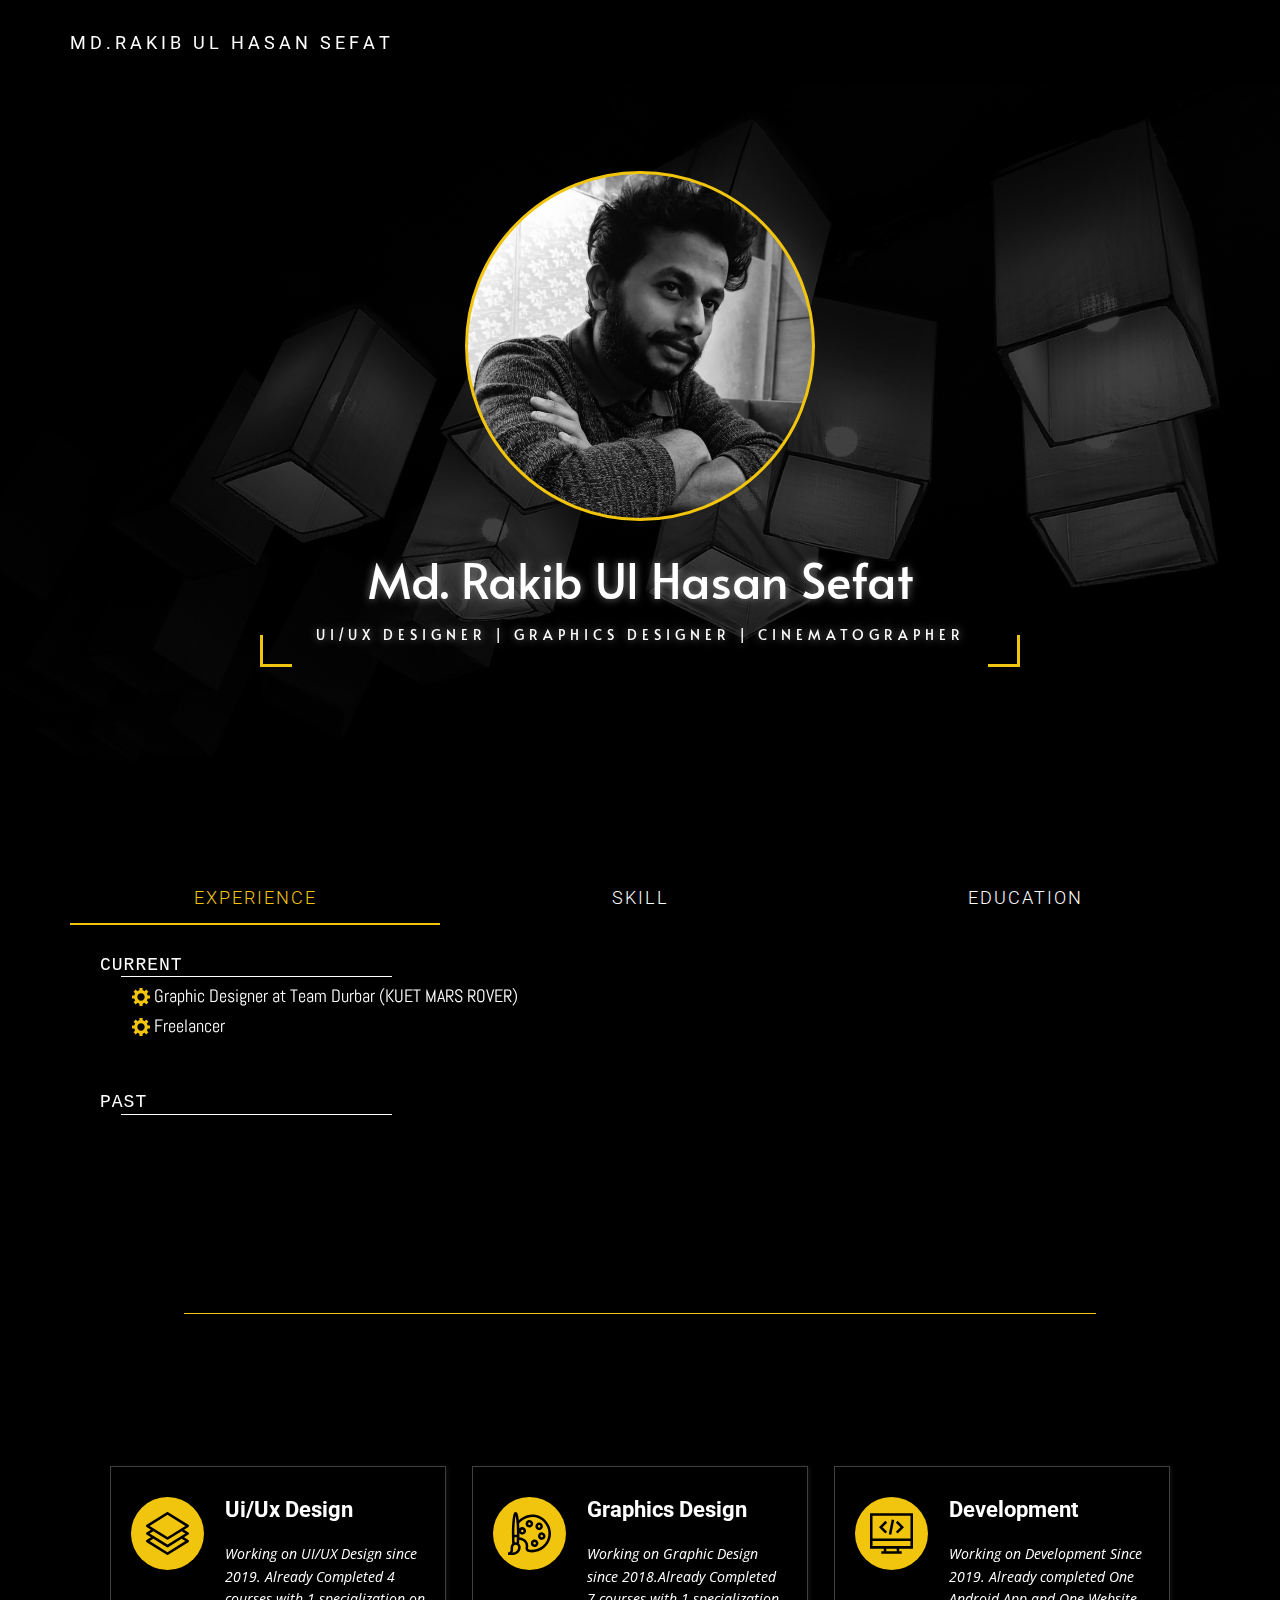
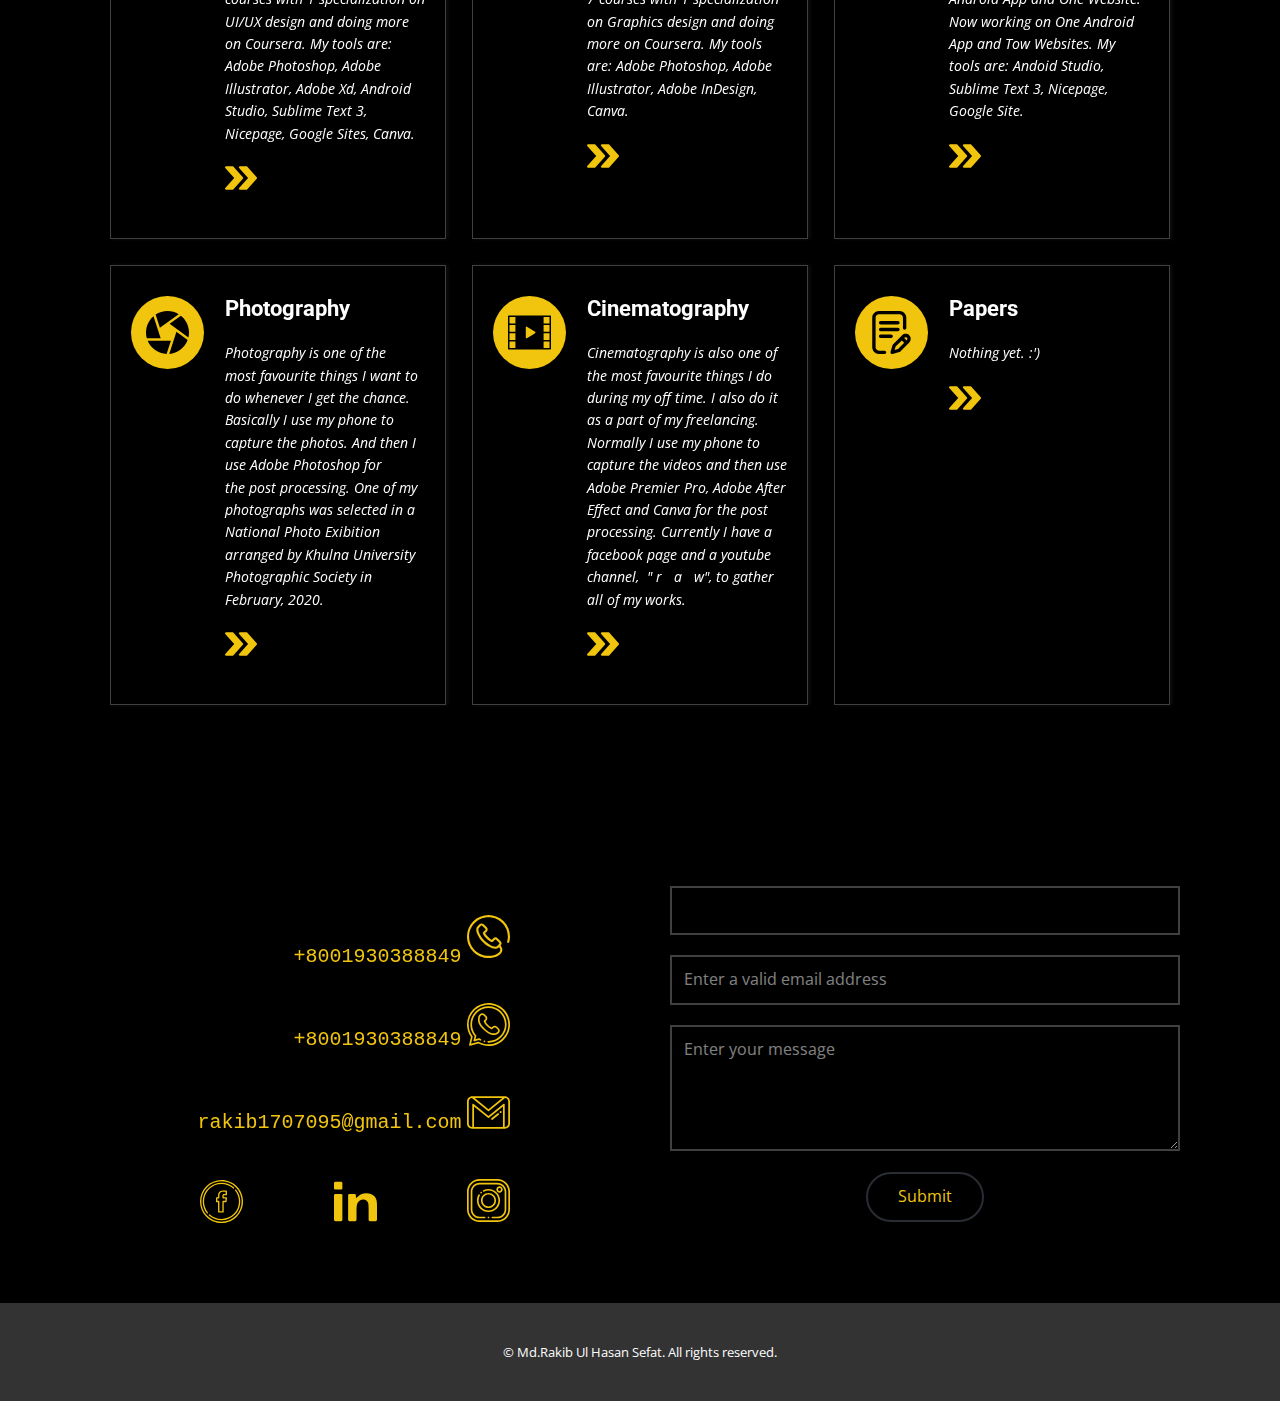
==== commit 78515d93: "Add files via upload" ====
--- a/index.html
+++ b/index.html
@@ -11,7 +11,7 @@
 <link rel="stylesheet" href="Home.css" media="screen">
     <script class="u-script" type="text/javascript" src="jquery.js" defer=""></script>
     <script class="u-script" type="text/javascript" src="nicepage.js" defer=""></script>
-    <meta name="generator" content="Nicepage 3.5.3, nicepage.com">
+    <meta name="generator" content="Nicepage 3.19.1, nicepage.com">
     <link id="u-theme-google-font" rel="stylesheet" href="https://fonts.googleapis.com/css?family=Roboto:100,100i,300,300i,400,400i,500,500i,700,700i,900,900i|Open+Sans:300,300i,400,400i,600,600i,700,700i,800,800i">
     <link id="u-page-google-font" rel="stylesheet" href="https://fonts.googleapis.com/css?family=Alata:400|Abel:400">
     
@@ -22,14 +22,11 @@
     <script type="application/ld+json">{
 		"@context": "http://schema.org",
 		"@type": "Organization",
-		"name": "rakib",
-		"url": "index.html"
+		"name": "rakib"
 }</script>
+    <meta name="theme-color" content="#478ac9">
     <meta property="og:title" content="Home">
     <meta property="og:type" content="website">
-    <meta name="theme-color" content="#478ac9">
-    <link rel="canonical" href="index.html">
-    <meta property="og:url" content="index.html">
   </head>
   <body data-home-page="Home.html" data-home-page-title="Home" class="u-body"><header class="u-align-left u-black u-clearfix u-header u-sticky u-header" id="sec-ce81"><div class="u-clearfix u-sheet u-valign-middle u-sheet-1">
         <h6 class="u-text u-text-1" data-animation-name="fadeIn" data-animation-duration="1000" data-animation-delay="0">
@@ -178,6 +175,11 @@
                       <svg xmlns="http://www.w3.org/2000/svg" xmlns:xlink="http://www.w3.org/1999/xlink" version="1.1" xml:space="preserve" class="u-svg-content" viewBox="0 0 53.867 53.867" x="0px" y="0px" id="svg-20e7"><polygon fill="currentColor" points="26.934,1.318 35.256,18.182 53.867,20.887 40.4,34.013 43.579,52.549 26.934,43.798 10.288,52.549 13.467,34.013 0,20.887 18.611,18.182 "></polygon></svg>
                     </div>Canva.
                   </li>
+                  <li>
+                    <div class="u-list-icon">
+                      <svg xmlns="http://www.w3.org/2000/svg" xmlns:xlink="http://www.w3.org/1999/xlink" version="1.1" xml:space="preserve" class="u-svg-content" viewBox="0 0 53.867 53.867" x="0px" y="0px" id="svg-20e7"><polygon fill="currentColor" points="26.934,1.318 35.256,18.182 53.867,20.887 40.4,34.013 43.579,52.549 26.934,43.798 10.288,52.549 13.467,34.013 0,20.887 18.611,18.182 "></polygon></svg>
+                    </div>Figma.
+                  </li>
                 </ul>
               </div>
             </div>
@@ -209,46 +211,47 @@
     </section>
     <section class="u-align-center u-black u-clearfix u-section-3" id="carousel_2c1e">
       <div class="u-clearfix u-sheet u-valign-middle u-sheet-1">
-        <div class="u-list u-repeater u-list-1">
-          <div class="u-border-1 u-border-grey-75 u-container-style u-list-item u-opacity u-opacity-95 u-repeater-item u-shape-rectangle u-list-item-1" data-animation-name="fadeIn" data-animation-duration="1000" data-animation-delay="0">
-            <div class="u-container-layout u-similar-container u-container-layout-1"><span class="u-icon u-icon-circle u-palette-3-base u-spacing-15 u-text-black u-icon-1"><svg class="u-svg-link" preserveAspectRatio="xMidYMin slice" viewBox="0 0 512.002 512.002" style=""><use xmlns:xlink="http://www.w3.org/1999/xlink" xlink:href="#svg-e1ec"></use></svg><svg xmlns="http://www.w3.org/2000/svg" xmlns:xlink="http://www.w3.org/1999/xlink" version="1.1" xml:space="preserve" class="u-svg-content" viewBox="0 0 512.002 512.002" x="0px" y="0px" id="svg-e1ec" style="enable-background:new 0 0 512.002 512.002;"><g><g><path d="M512.001,255.969c-0.011-5.193-2.708-10.011-7.129-12.737l-52.034-32.076l52.089-32.421    c4.393-2.734,7.066-7.539,7.074-12.712c0.008-5.174-2.651-9.987-7.036-12.734l-241-151c-4.871-3.052-11.058-3.052-15.929,0    l-241,151c-4.384,2.747-7.043,7.56-7.036,12.734c0.008,5.174,2.681,9.979,7.074,12.712l51.732,32.198L7.051,243.282    c-4.39,2.744-7.055,7.557-7.05,12.734c0.005,5.177,2.679,9.985,7.074,12.721l51.732,32.198L7.051,333.282    c-4.383,2.74-7.047,7.543-7.05,12.712s2.656,9.975,7.036,12.719l241,151c2.436,1.526,5.2,2.289,7.964,2.289    c2.764,0,5.529-0.763,7.964-2.289l241-151c4.394-2.753,7.055-7.581,7.036-12.766c-0.019-5.185-2.715-9.993-7.129-12.714    l-52.034-32.076l52.089-32.421C509.336,265.992,512.012,261.162,512.001,255.969z M43.32,165.96L256.001,32.703L468.682,165.96    c-2.044,1.272-206.586,128.58-212.681,132.374L43.32,165.96z M468.584,346.106L256.001,479.301L43.278,346.018l43.889-27.431    l160.908,100.15c2.426,1.51,5.176,2.265,7.926,2.265c2.75,0,5.5-0.755,7.926-2.265l160.464-99.874L468.584,346.106z     M256.001,388.334L43.345,255.976l43.822-27.389l160.908,100.15c2.426,1.51,5.176,2.265,7.926,2.265c2.75,0,5.5-0.755,7.926-2.265    l160.464-99.874l44.125,27.2C467.297,256.822,261.631,384.829,256.001,388.334z"></path>
+        <div class="u-list u-list-1">
+          <div class="u-repeater u-repeater-1">
+            <div class="u-border-1 u-border-grey-75 u-container-style u-list-item u-opacity u-opacity-95 u-repeater-item u-shape-rectangle u-list-item-1" data-animation-name="fadeIn" data-animation-duration="1000" data-animation-delay="0">
+              <div class="u-container-layout u-similar-container u-container-layout-1"><span class="u-icon u-icon-circle u-palette-3-base u-spacing-15 u-text-black u-icon-1"><svg class="u-svg-link" preserveAspectRatio="xMidYMin slice" viewBox="0 0 512.002 512.002" style=""><use xmlns:xlink="http://www.w3.org/1999/xlink" xlink:href="#svg-e1ec"></use></svg><svg xmlns="http://www.w3.org/2000/svg" xmlns:xlink="http://www.w3.org/1999/xlink" version="1.1" xml:space="preserve" class="u-svg-content" viewBox="0 0 512.002 512.002" x="0px" y="0px" id="svg-e1ec" style="enable-background:new 0 0 512.002 512.002;"><g><g><path d="M512.001,255.969c-0.011-5.193-2.708-10.011-7.129-12.737l-52.034-32.076l52.089-32.421    c4.393-2.734,7.066-7.539,7.074-12.712c0.008-5.174-2.651-9.987-7.036-12.734l-241-151c-4.871-3.052-11.058-3.052-15.929,0    l-241,151c-4.384,2.747-7.043,7.56-7.036,12.734c0.008,5.174,2.681,9.979,7.074,12.712l51.732,32.198L7.051,243.282    c-4.39,2.744-7.055,7.557-7.05,12.734c0.005,5.177,2.679,9.985,7.074,12.721l51.732,32.198L7.051,333.282    c-4.383,2.74-7.047,7.543-7.05,12.712s2.656,9.975,7.036,12.719l241,151c2.436,1.526,5.2,2.289,7.964,2.289    c2.764,0,5.529-0.763,7.964-2.289l241-151c4.394-2.753,7.055-7.581,7.036-12.766c-0.019-5.185-2.715-9.993-7.129-12.714    l-52.034-32.076l52.089-32.421C509.336,265.992,512.012,261.162,512.001,255.969z M43.32,165.96L256.001,32.703L468.682,165.96    c-2.044,1.272-206.586,128.58-212.681,132.374L43.32,165.96z M468.584,346.106L256.001,479.301L43.278,346.018l43.889-27.431    l160.908,100.15c2.426,1.51,5.176,2.265,7.926,2.265c2.75,0,5.5-0.755,7.926-2.265l160.464-99.874L468.584,346.106z     M256.001,388.334L43.345,255.976l43.822-27.389l160.908,100.15c2.426,1.51,5.176,2.265,7.926,2.265c2.75,0,5.5-0.755,7.926-2.265    l160.464-99.874l44.125,27.2C467.297,256.822,261.631,384.829,256.001,388.334z"></path>
 </g>
 </g></svg>
             
             
           </span>
-              <div class="u-container-style u-group u-group-1">
-                <div class="u-container-layout u-container-layout-2">
-                  <h4 class="u-text u-text-1">Ui/Ux Design</h4>
-                  <p class="u-text u-text-2">Working on UI/UX Design since 2019. Already Completed 4 courses with 1 specialization on UI/UX design and doing more on Coursera. My tools are: Adobe Photoshop, Adobe Illustrator, Adobe Xd, Android Studio, Sublime Text 3, Nicepage, Google Sites, Canva.</p><span class="u-icon u-icon-circle u-text-palette-3-base u-icon-2" data-href="UiUxDesign.html" data-page-id="617111187"><svg class="u-svg-link" preserveAspectRatio="xMidYMin slice" viewBox="0 0 480.026 480.026" style=""><use xmlns:xlink="http://www.w3.org/1999/xlink" xlink:href="#svg-8190"></use></svg><svg xmlns="http://www.w3.org/2000/svg" xmlns:xlink="http://www.w3.org/1999/xlink" version="1.1" xml:space="preserve" class="u-svg-content" viewBox="0 0 480.026 480.026" x="0px" y="0px" id="svg-8190" style="enable-background:new 0 0 480.026 480.026;"><g><g><path d="M475.922,229.325l-144-160c-3.072-3.392-7.36-5.312-11.904-5.312h-96c-6.304,0-12.032,3.712-14.624,9.472    c-2.56,5.792-1.504,12.544,2.72,17.216l134.368,149.312l-134.368,149.28c-4.224,4.704-5.312,11.456-2.72,17.216    c2.592,5.792,8.32,9.504,14.624,9.504h96c4.544,0,8.832-1.952,11.904-5.28l144-160    C481.394,244.653,481.394,235.373,475.922,229.325z"></path>
-</g>
-</g><g><g><path d="M267.922,229.325l-144-160c-3.072-3.392-7.36-5.312-11.904-5.312h-96c-6.304,0-12.032,3.712-14.624,9.472    c-2.56,5.792-1.504,12.544,2.72,17.216l134.368,149.312L4.114,389.293c-4.224,4.704-5.312,11.456-2.72,17.216    c2.592,5.792,8.32,9.504,14.624,9.504h96c4.544,0,8.832-1.952,11.904-5.28l144-160    C273.394,244.653,273.394,235.373,267.922,229.325z"></path>
-</g>
-</g></svg></span>
-                </div>
-              </div>
-            </div>
-          </div>
-          <div class="u-border-1 u-border-grey-75 u-container-style u-list-item u-opacity u-opacity-95 u-repeater-item u-shape-rectangle u-list-item-2" data-animation-name="fadeIn" data-animation-duration="1000" data-animation-delay="0">
-            <div class="u-container-layout u-similar-container u-container-layout-3"><span class="u-icon u-icon-circle u-palette-3-base u-spacing-15 u-text-black u-icon-3"><svg class="u-svg-link" preserveAspectRatio="xMidYMin slice" viewBox="0 0 512 512" style=""><use xmlns:xlink="http://www.w3.org/1999/xlink" xlink:href="#svg-07c4"></use></svg><svg xmlns="http://www.w3.org/2000/svg" xmlns:xlink="http://www.w3.org/1999/xlink" version="1.1" xml:space="preserve" class="u-svg-content" viewBox="0 0 512 512" id="svg-07c4"><g><path d="m151 421c0-17.284-7.356-32.875-19.09-43.833l.006-.083c1.063-14.686 1.924-30.168 2.578-46.143 30.713 5.786 52.476 17.431 64.796 34.728 15.886 22.302 11.655 48.495 9.98 55.991-5.584 24.991 9.215 50.308 34.285 55.124 14.49 2.783 28.95 4.173 43.314 4.173 50.36 0 100.864-17.212 142.556-51.648 52.459-43.33 82.557-106.497 82.574-173.304.036-126.622-110.09-229.925-225.096-225.796-62.835 2.257-119.305 33.211-158.24 67.283-.498-4.643-1.019-9.164-1.564-13.548-2.856-22.982-6.23-41.2-10.028-54.149-2.614-8.916-8.738-29.795-26.071-29.795s-23.457 20.879-26.071 29.795c-3.798 12.949-7.171 31.167-10.028 54.149-5.74 46.185-8.901 107.289-8.901 172.056 0 42.314 1.412 84.184 4.084 121.083l.006.084c-11.734 10.958-19.09 26.549-19.09 43.833v31c0 16.262-14.196 30-31 30v30h61c49.55 0 90-41.067 90-91zm136.979-360.81c96.651-3.468 194.052 84.771 194.021 195.806-.016 57.831-26.142 112.57-71.679 150.183-45.002 37.17-103.726 52.165-161.106 41.144-8.352-1.604-12.552-10.684-10.666-19.121 3.023-13.532 7.632-48.412-14.823-79.938-17.618-24.735-47.273-40.72-88.256-47.619.348-14.693.527-45.763.527-46.323 5.845 6.811 13.587 11.714 22.444 14.087 24.021 6.437 48.706-7.907 55.114-31.82 6.422-23.968-7.853-48.691-31.82-55.113-18-4.823-35.97 1.971-46.646 15.164-.667-21.309-1.694-41.749-3.054-60.855 33.943-35.861 91.33-73.274 155.944-75.595zm-132.379 160.869c2.146-8.008 10.362-12.753 18.371-10.607 7.989 2.141 12.748 10.382 10.607 18.371-2.141 7.99-10.386 12.748-18.372 10.607-8.007-2.145-12.752-10.361-10.606-18.371zm-72.406-120.617c2.591-24.144 5.363-40.509 7.806-51.524 2.443 11.015 5.215 27.38 7.806 51.524 4.639 43.231 7.194 98.476 7.194 155.558 0 5.01-.021 10.012-.061 15h-29.878c-.04-4.988-.061-9.99-.061-15 0-57.082 2.555-112.327 7.194-155.558zm-6.649 200.548h28.91c-.514 21.183-1.389 41.784-2.604 61.191-3.833-.771-7.795-1.181-11.851-1.181s-8.018.41-11.851 1.181c-1.214-19.407-2.089-40.007-2.604-61.191zm-15.545 151.01v-31c0-16.542 13.458-30 30-30s30 13.458 30 30c0 33.635-26.916 61-60 61h-8.256c5.386-9.041 8.256-19.314 8.256-30z"></path><path d="m402.673 202.967c17.586-17.585 17.59-46.051 0-63.64-17.544-17.545-46.094-17.546-63.64 0-17.586 17.585-17.59 46.051 0 63.64 17.545 17.545 46.094 17.546 63.64 0zm-42.427-42.426c5.849-5.848 15.364-5.849 21.214 0 5.863 5.863 5.863 15.35 0 21.213-5.851 5.849-15.365 5.848-21.214 0-5.862-5.863-5.863-15.351 0-21.213z"></path><path d="m266.588 183.556c23.967-6.422 38.243-31.146 31.821-55.113-6.424-23.967-31.148-38.242-55.114-31.82-23.967 6.422-38.242 31.146-31.82 55.114 6.437 24.022 31.087 38.256 55.113 31.819zm-15.528-57.956c8.006-2.145 16.235 2.636 18.372 10.606 2.141 7.989-2.618 16.231-10.607 18.371-8.007 2.145-16.225-2.597-18.371-10.606-2.142-7.989 2.616-16.23 10.606-18.371z"></path><path d="m273.591 383.559c6.414 23.932 31.112 38.251 55.115 31.819 23.967-6.422 38.241-31.146 31.819-55.113-6.437-24.019-31.082-38.258-55.114-31.82-23.967 6.422-38.242 31.146-31.82 55.114zm39.586-26.137c8.022-2.15 16.23 2.614 18.37 10.606 2.141 7.99-2.617 16.231-10.606 18.372-7.99 2.141-16.23-2.619-18.371-10.606-2.141-7.99 2.617-16.231 10.607-18.372z"></path><path d="m358.444 275.412c-6.422 23.968 7.853 48.691 31.82 55.114 24.004 6.432 48.671-7.778 55.113-31.82 6.436-24.022-7.794-48.676-31.819-55.113-24.021-6.44-48.675 7.793-55.114 31.819zm57.955 15.529c-2.143 8.006-10.362 12.753-18.37 10.607-7.989-2.141-12.747-10.382-10.606-18.372 2.14-7.991 10.346-12.756 18.37-10.606 7.988 2.14 12.747 10.381 10.606 18.371z"></path>
+                <div class="u-container-style u-group u-group-1">
+                  <div class="u-container-layout u-container-layout-2">
+                    <h4 class="u-text u-text-1">Ui/Ux Design</h4>
+                    <p class="u-text u-text-2">Working on UI/UX Design since 2019. Already Completed 4 courses with 1 specialization on UI/UX design and doing more on Coursera. My tools are: Adobe Photoshop, Adobe Illustrator, Adobe Xd, Android Studio, Sublime Text 3, Nicepage, Google Sites, Canva.</p><span class="u-icon u-icon-circle u-text-palette-3-base u-icon-2" data-href="UiUxDesign.html" data-page-id="617111187"><svg class="u-svg-link" preserveAspectRatio="xMidYMin slice" viewBox="0 0 480.026 480.026" style=""><use xmlns:xlink="http://www.w3.org/1999/xlink" xlink:href="#svg-8190"></use></svg><svg xmlns="http://www.w3.org/2000/svg" xmlns:xlink="http://www.w3.org/1999/xlink" version="1.1" xml:space="preserve" class="u-svg-content" viewBox="0 0 480.026 480.026" x="0px" y="0px" id="svg-8190" style="enable-background:new 0 0 480.026 480.026;"><g><g><path d="M475.922,229.325l-144-160c-3.072-3.392-7.36-5.312-11.904-5.312h-96c-6.304,0-12.032,3.712-14.624,9.472    c-2.56,5.792-1.504,12.544,2.72,17.216l134.368,149.312l-134.368,149.28c-4.224,4.704-5.312,11.456-2.72,17.216    c2.592,5.792,8.32,9.504,14.624,9.504h96c4.544,0,8.832-1.952,11.904-5.28l144-160    C481.394,244.653,481.394,235.373,475.922,229.325z"></path>
+</g>
+</g><g><g><path d="M267.922,229.325l-144-160c-3.072-3.392-7.36-5.312-11.904-5.312h-96c-6.304,0-12.032,3.712-14.624,9.472    c-2.56,5.792-1.504,12.544,2.72,17.216l134.368,149.312L4.114,389.293c-4.224,4.704-5.312,11.456-2.72,17.216    c2.592,5.792,8.32,9.504,14.624,9.504h96c4.544,0,8.832-1.952,11.904-5.28l144-160    C273.394,244.653,273.394,235.373,267.922,229.325z"></path>
+</g>
+</g></svg></span>
+                  </div>
+                </div>
+              </div>
+            </div>
+            <div class="u-border-1 u-border-grey-75 u-container-style u-list-item u-opacity u-opacity-95 u-repeater-item u-shape-rectangle u-list-item-2" data-animation-name="fadeIn" data-animation-duration="1000" data-animation-delay="0">
+              <div class="u-container-layout u-similar-container u-container-layout-3"><span class="u-icon u-icon-circle u-palette-3-base u-spacing-15 u-text-black u-icon-3"><svg class="u-svg-link" preserveAspectRatio="xMidYMin slice" viewBox="0 0 512 512" style=""><use xmlns:xlink="http://www.w3.org/1999/xlink" xlink:href="#svg-07c4"></use></svg><svg xmlns="http://www.w3.org/2000/svg" xmlns:xlink="http://www.w3.org/1999/xlink" version="1.1" xml:space="preserve" class="u-svg-content" viewBox="0 0 512 512" id="svg-07c4"><g><path d="m151 421c0-17.284-7.356-32.875-19.09-43.833l.006-.083c1.063-14.686 1.924-30.168 2.578-46.143 30.713 5.786 52.476 17.431 64.796 34.728 15.886 22.302 11.655 48.495 9.98 55.991-5.584 24.991 9.215 50.308 34.285 55.124 14.49 2.783 28.95 4.173 43.314 4.173 50.36 0 100.864-17.212 142.556-51.648 52.459-43.33 82.557-106.497 82.574-173.304.036-126.622-110.09-229.925-225.096-225.796-62.835 2.257-119.305 33.211-158.24 67.283-.498-4.643-1.019-9.164-1.564-13.548-2.856-22.982-6.23-41.2-10.028-54.149-2.614-8.916-8.738-29.795-26.071-29.795s-23.457 20.879-26.071 29.795c-3.798 12.949-7.171 31.167-10.028 54.149-5.74 46.185-8.901 107.289-8.901 172.056 0 42.314 1.412 84.184 4.084 121.083l.006.084c-11.734 10.958-19.09 26.549-19.09 43.833v31c0 16.262-14.196 30-31 30v30h61c49.55 0 90-41.067 90-91zm136.979-360.81c96.651-3.468 194.052 84.771 194.021 195.806-.016 57.831-26.142 112.57-71.679 150.183-45.002 37.17-103.726 52.165-161.106 41.144-8.352-1.604-12.552-10.684-10.666-19.121 3.023-13.532 7.632-48.412-14.823-79.938-17.618-24.735-47.273-40.72-88.256-47.619.348-14.693.527-45.763.527-46.323 5.845 6.811 13.587 11.714 22.444 14.087 24.021 6.437 48.706-7.907 55.114-31.82 6.422-23.968-7.853-48.691-31.82-55.113-18-4.823-35.97 1.971-46.646 15.164-.667-21.309-1.694-41.749-3.054-60.855 33.943-35.861 91.33-73.274 155.944-75.595zm-132.379 160.869c2.146-8.008 10.362-12.753 18.371-10.607 7.989 2.141 12.748 10.382 10.607 18.371-2.141 7.99-10.386 12.748-18.372 10.607-8.007-2.145-12.752-10.361-10.606-18.371zm-72.406-120.617c2.591-24.144 5.363-40.509 7.806-51.524 2.443 11.015 5.215 27.38 7.806 51.524 4.639 43.231 7.194 98.476 7.194 155.558 0 5.01-.021 10.012-.061 15h-29.878c-.04-4.988-.061-9.99-.061-15 0-57.082 2.555-112.327 7.194-155.558zm-6.649 200.548h28.91c-.514 21.183-1.389 41.784-2.604 61.191-3.833-.771-7.795-1.181-11.851-1.181s-8.018.41-11.851 1.181c-1.214-19.407-2.089-40.007-2.604-61.191zm-15.545 151.01v-31c0-16.542 13.458-30 30-30s30 13.458 30 30c0 33.635-26.916 61-60 61h-8.256c5.386-9.041 8.256-19.314 8.256-30z"></path><path d="m402.673 202.967c17.586-17.585 17.59-46.051 0-63.64-17.544-17.545-46.094-17.546-63.64 0-17.586 17.585-17.59 46.051 0 63.64 17.545 17.545 46.094 17.546 63.64 0zm-42.427-42.426c5.849-5.848 15.364-5.849 21.214 0 5.863 5.863 5.863 15.35 0 21.213-5.851 5.849-15.365 5.848-21.214 0-5.862-5.863-5.863-15.351 0-21.213z"></path><path d="m266.588 183.556c23.967-6.422 38.243-31.146 31.821-55.113-6.424-23.967-31.148-38.242-55.114-31.82-23.967 6.422-38.242 31.146-31.82 55.114 6.437 24.022 31.087 38.256 55.113 31.819zm-15.528-57.956c8.006-2.145 16.235 2.636 18.372 10.606 2.141 7.989-2.618 16.231-10.607 18.371-8.007 2.145-16.225-2.597-18.371-10.606-2.142-7.989 2.616-16.23 10.606-18.371z"></path><path d="m273.591 383.559c6.414 23.932 31.112 38.251 55.115 31.819 23.967-6.422 38.241-31.146 31.819-55.113-6.437-24.019-31.082-38.258-55.114-31.82-23.967 6.422-38.242 31.146-31.82 55.114zm39.586-26.137c8.022-2.15 16.23 2.614 18.37 10.606 2.141 7.99-2.617 16.231-10.606 18.372-7.99 2.141-16.23-2.619-18.371-10.606-2.141-7.99 2.617-16.231 10.607-18.372z"></path><path d="m358.444 275.412c-6.422 23.968 7.853 48.691 31.82 55.114 24.004 6.432 48.671-7.778 55.113-31.82 6.436-24.022-7.794-48.676-31.819-55.113-24.021-6.44-48.675 7.793-55.114 31.819zm57.955 15.529c-2.143 8.006-10.362 12.753-18.37 10.607-7.989-2.141-12.747-10.382-10.606-18.372 2.14-7.991 10.346-12.756 18.37-10.606 7.988 2.14 12.747 10.381 10.606 18.371z"></path>
 </g></svg>
             
             
           </span>
-              <div class="u-container-style u-group u-video-cover u-group-2">
-                <div class="u-container-layout u-container-layout-4">
-                  <h4 class="u-text u-text-3">Graphics Design</h4>
-                  <p class="u-text u-text-4">Working on Graphic Design since 2018.Already Completed 7 courses with 1 specialization on Graphics design and doing more on Coursera.&nbsp;My tools are: Adobe Photoshop, Adobe Illustrator, Adobe InDesign, Canva.</p><span class="u-icon u-icon-circle u-text-palette-3-base u-icon-4" data-href="GraphicsDesing.html" data-page-id="50955228"><svg class="u-svg-link" preserveAspectRatio="xMidYMin slice" viewBox="0 0 480.026 480.026" style=""><use xmlns:xlink="http://www.w3.org/1999/xlink" xlink:href="#svg-4311"></use></svg><svg xmlns="http://www.w3.org/2000/svg" xmlns:xlink="http://www.w3.org/1999/xlink" version="1.1" xml:space="preserve" class="u-svg-content" viewBox="0 0 480.026 480.026" x="0px" y="0px" id="svg-4311" style="enable-background:new 0 0 480.026 480.026;"><g><g><path d="M475.922,229.325l-144-160c-3.072-3.392-7.36-5.312-11.904-5.312h-96c-6.304,0-12.032,3.712-14.624,9.472    c-2.56,5.792-1.504,12.544,2.72,17.216l134.368,149.312l-134.368,149.28c-4.224,4.704-5.312,11.456-2.72,17.216    c2.592,5.792,8.32,9.504,14.624,9.504h96c4.544,0,8.832-1.952,11.904-5.28l144-160    C481.394,244.653,481.394,235.373,475.922,229.325z"></path>
-</g>
-</g><g><g><path d="M267.922,229.325l-144-160c-3.072-3.392-7.36-5.312-11.904-5.312h-96c-6.304,0-12.032,3.712-14.624,9.472    c-2.56,5.792-1.504,12.544,2.72,17.216l134.368,149.312L4.114,389.293c-4.224,4.704-5.312,11.456-2.72,17.216    c2.592,5.792,8.32,9.504,14.624,9.504h96c4.544,0,8.832-1.952,11.904-5.28l144-160    C273.394,244.653,273.394,235.373,267.922,229.325z"></path>
-</g>
-</g></svg></span>
-                </div>
-              </div>
-            </div>
-          </div>
-          <div class="u-border-1 u-border-grey-75 u-container-style u-list-item u-opacity u-opacity-95 u-repeater-item u-shape-rectangle u-list-item-3" data-animation-name="fadeIn" data-animation-duration="1000" data-animation-delay="0">
-            <div class="u-container-layout u-similar-container u-container-layout-5"><span class="u-icon u-icon-circle u-palette-3-base u-spacing-15 u-text-black u-icon-5"><svg class="u-svg-link" preserveAspectRatio="xMidYMin slice" viewBox="0 0 512 512" style=""><use xmlns:xlink="http://www.w3.org/1999/xlink" xlink:href="#svg-3994"></use></svg><svg xmlns="http://www.w3.org/2000/svg" xmlns:xlink="http://www.w3.org/1999/xlink" version="1.1" xml:space="preserve" class="u-svg-content" viewBox="0 0 512 512" x="0px" y="0px" id="svg-3994" style="enable-background:new 0 0 512 512;"><g><g><path d="M0,15.845v420.259h164.332v30.049h-30.036v30.001h243.407v-30.001h-30.036v-30.049H512V15.845H0z M317.665,466.153    H194.334v-30.049h123.332V466.153z M481.999,406.103H30.001v-60.075h451.997V406.103z M481.999,316.027H30.001V45.847h451.997    V316.027z"></path>
+                <div class="u-container-style u-group u-video-cover u-group-2">
+                  <div class="u-container-layout u-container-layout-4">
+                    <h4 class="u-text u-text-3">Graphics Design</h4>
+                    <p class="u-text u-text-4">Working on Graphic Design since 2018.Already Completed 7 courses with 1 specialization on Graphics design and doing more on Coursera.&nbsp;My tools are: Adobe Photoshop, Adobe Illustrator, Adobe InDesign, Canva.</p><span class="u-icon u-icon-circle u-text-palette-3-base u-icon-4" data-href="GraphicsDesing.html" data-page-id="50955228"><svg class="u-svg-link" preserveAspectRatio="xMidYMin slice" viewBox="0 0 480.026 480.026" style=""><use xmlns:xlink="http://www.w3.org/1999/xlink" xlink:href="#svg-4311"></use></svg><svg xmlns="http://www.w3.org/2000/svg" xmlns:xlink="http://www.w3.org/1999/xlink" version="1.1" xml:space="preserve" class="u-svg-content" viewBox="0 0 480.026 480.026" x="0px" y="0px" id="svg-4311" style="enable-background:new 0 0 480.026 480.026;"><g><g><path d="M475.922,229.325l-144-160c-3.072-3.392-7.36-5.312-11.904-5.312h-96c-6.304,0-12.032,3.712-14.624,9.472    c-2.56,5.792-1.504,12.544,2.72,17.216l134.368,149.312l-134.368,149.28c-4.224,4.704-5.312,11.456-2.72,17.216    c2.592,5.792,8.32,9.504,14.624,9.504h96c4.544,0,8.832-1.952,11.904-5.28l144-160    C481.394,244.653,481.394,235.373,475.922,229.325z"></path>
+</g>
+</g><g><g><path d="M267.922,229.325l-144-160c-3.072-3.392-7.36-5.312-11.904-5.312h-96c-6.304,0-12.032,3.712-14.624,9.472    c-2.56,5.792-1.504,12.544,2.72,17.216l134.368,149.312L4.114,389.293c-4.224,4.704-5.312,11.456-2.72,17.216    c2.592,5.792,8.32,9.504,14.624,9.504h96c4.544,0,8.832-1.952,11.904-5.28l144-160    C273.394,244.653,273.394,235.373,267.922,229.325z"></path>
+</g>
+</g></svg></span>
+                  </div>
+                </div>
+              </div>
+            </div>
+            <div class="u-border-1 u-border-grey-75 u-container-style u-list-item u-opacity u-opacity-95 u-repeater-item u-shape-rectangle u-list-item-3" data-animation-name="fadeIn" data-animation-duration="1000" data-animation-delay="0">
+              <div class="u-container-layout u-similar-container u-container-layout-5"><span class="u-icon u-icon-circle u-palette-3-base u-spacing-15 u-text-black u-icon-5"><svg class="u-svg-link" preserveAspectRatio="xMidYMin slice" viewBox="0 0 512 512" style=""><use xmlns:xlink="http://www.w3.org/1999/xlink" xlink:href="#svg-3994"></use></svg><svg xmlns="http://www.w3.org/2000/svg" xmlns:xlink="http://www.w3.org/1999/xlink" version="1.1" xml:space="preserve" class="u-svg-content" viewBox="0 0 512 512" x="0px" y="0px" id="svg-3994" style="enable-background:new 0 0 512 512;"><g><g><path d="M0,15.845v420.259h164.332v30.049h-30.036v30.001h243.407v-30.001h-30.036v-30.049H512V15.845H0z M317.665,466.153    H194.334v-30.049h123.332V466.153z M481.999,406.103H30.001v-60.075h451.997V406.103z M481.999,316.027H30.001V45.847h451.997    V316.027z"></path>
 </g>
 </g><g><g><polygon points="203.943,126.712 182.729,105.498 107.29,180.937 182.729,256.375 203.943,235.161 149.718,180.937   "></polygon>
 </g>
@@ -260,38 +263,38 @@
             
             
           </span>
-              <div class="u-container-style u-group u-video-cover u-group-3">
-                <div class="u-container-layout u-container-layout-6">
-                  <h4 class="u-text u-text-5">Development</h4>
-                  <p class="u-text u-text-6">Working on Development Since 2019. Already completed One Android App and One Website. Now working on One Android App and Tow Websites. My tools are: Andoid Studio, Sublime Text 3, Nicepage, Google Site.</p><span class="u-icon u-icon-circle u-text-palette-3-base u-icon-6" data-href="https://github.com/rakibulhasan-111" data-target="_blank"><svg class="u-svg-link" preserveAspectRatio="xMidYMin slice" viewBox="0 0 480.026 480.026" style=""><use xmlns:xlink="http://www.w3.org/1999/xlink" xlink:href="#svg-eb79"></use></svg><svg xmlns="http://www.w3.org/2000/svg" xmlns:xlink="http://www.w3.org/1999/xlink" version="1.1" xml:space="preserve" class="u-svg-content" viewBox="0 0 480.026 480.026" x="0px" y="0px" id="svg-eb79" style="enable-background:new 0 0 480.026 480.026;"><g><g><path d="M475.922,229.325l-144-160c-3.072-3.392-7.36-5.312-11.904-5.312h-96c-6.304,0-12.032,3.712-14.624,9.472    c-2.56,5.792-1.504,12.544,2.72,17.216l134.368,149.312l-134.368,149.28c-4.224,4.704-5.312,11.456-2.72,17.216    c2.592,5.792,8.32,9.504,14.624,9.504h96c4.544,0,8.832-1.952,11.904-5.28l144-160    C481.394,244.653,481.394,235.373,475.922,229.325z"></path>
-</g>
-</g><g><g><path d="M267.922,229.325l-144-160c-3.072-3.392-7.36-5.312-11.904-5.312h-96c-6.304,0-12.032,3.712-14.624,9.472    c-2.56,5.792-1.504,12.544,2.72,17.216l134.368,149.312L4.114,389.293c-4.224,4.704-5.312,11.456-2.72,17.216    c2.592,5.792,8.32,9.504,14.624,9.504h96c4.544,0,8.832-1.952,11.904-5.28l144-160    C273.394,244.653,273.394,235.373,267.922,229.325z"></path>
-</g>
-</g></svg></span>
-                </div>
-              </div>
-            </div>
-          </div>
-          <div class="u-border-1 u-border-grey-75 u-container-style u-list-item u-opacity u-opacity-95 u-repeater-item u-shape-rectangle u-list-item-4" data-animation-name="fadeIn" data-animation-duration="1000" data-animation-delay="0">
-            <div class="u-container-layout u-similar-container u-container-layout-7"><span class="u-icon u-icon-circle u-palette-3-base u-spacing-15 u-text-black u-icon-7"><svg class="u-svg-link" preserveAspectRatio="xMidYMin slice" viewBox="0 0 512 512" style=""><use xmlns:xlink="http://www.w3.org/1999/xlink" xlink:href="#svg-4486"></use></svg><svg xmlns="http://www.w3.org/2000/svg" xmlns:xlink="http://www.w3.org/1999/xlink" version="1.1" xml:space="preserve" class="u-svg-content" viewBox="0 0 512 512" id="svg-4486"><g><path d="m414.996 55.632-133.445 96.954 223.595 162.453c4.474-18.923 6.854-38.646 6.854-58.916 0-81.129-37.942-153.555-97.004-200.491z"></path><path d="m388.984 37.449c-38.782-23.673-84.318-37.327-132.984-37.327-52.302 0-100.982 15.778-141.555 42.807l50.996 156.936z"></path><path d="m89.141 62.132c-54.546 46.983-89.141 116.52-89.141 193.99 0 23.805 3.278 46.856 9.385 68.739h165.129z"></path><path d="m19.817 354.862c37.401 89.128 123.835 152.773 225.365 157.016l51.017-157.016z"></path><path d="m276.925 511.262c100.648-8.181 185.011-74.829 218.996-165.845l-133.577-97.05z"></path>
+                <div class="u-container-style u-group u-video-cover u-group-3">
+                  <div class="u-container-layout u-container-layout-6">
+                    <h4 class="u-text u-text-5">Development</h4>
+                    <p class="u-text u-text-6">Working on Development Since 2019. Already completed One Android App and One Website. Now working on One Android App and Tow Websites. My tools are: Andoid Studio, Sublime Text 3, Nicepage, Google Site.</p><span class="u-icon u-icon-circle u-text-palette-3-base u-icon-6" data-href="https://github.com/rakibulhasan-111" data-target="_blank"><svg class="u-svg-link" preserveAspectRatio="xMidYMin slice" viewBox="0 0 480.026 480.026" style=""><use xmlns:xlink="http://www.w3.org/1999/xlink" xlink:href="#svg-eb79"></use></svg><svg xmlns="http://www.w3.org/2000/svg" xmlns:xlink="http://www.w3.org/1999/xlink" version="1.1" xml:space="preserve" class="u-svg-content" viewBox="0 0 480.026 480.026" x="0px" y="0px" id="svg-eb79" style="enable-background:new 0 0 480.026 480.026;"><g><g><path d="M475.922,229.325l-144-160c-3.072-3.392-7.36-5.312-11.904-5.312h-96c-6.304,0-12.032,3.712-14.624,9.472    c-2.56,5.792-1.504,12.544,2.72,17.216l134.368,149.312l-134.368,149.28c-4.224,4.704-5.312,11.456-2.72,17.216    c2.592,5.792,8.32,9.504,14.624,9.504h96c4.544,0,8.832-1.952,11.904-5.28l144-160    C481.394,244.653,481.394,235.373,475.922,229.325z"></path>
+</g>
+</g><g><g><path d="M267.922,229.325l-144-160c-3.072-3.392-7.36-5.312-11.904-5.312h-96c-6.304,0-12.032,3.712-14.624,9.472    c-2.56,5.792-1.504,12.544,2.72,17.216l134.368,149.312L4.114,389.293c-4.224,4.704-5.312,11.456-2.72,17.216    c2.592,5.792,8.32,9.504,14.624,9.504h96c4.544,0,8.832-1.952,11.904-5.28l144-160    C273.394,244.653,273.394,235.373,267.922,229.325z"></path>
+</g>
+</g></svg></span>
+                  </div>
+                </div>
+              </div>
+            </div>
+            <div class="u-border-1 u-border-grey-75 u-container-style u-list-item u-opacity u-opacity-95 u-repeater-item u-shape-rectangle u-list-item-4" data-animation-name="fadeIn" data-animation-duration="1000" data-animation-delay="0">
+              <div class="u-container-layout u-similar-container u-container-layout-7"><span class="u-icon u-icon-circle u-palette-3-base u-spacing-15 u-text-black u-icon-7"><svg class="u-svg-link" preserveAspectRatio="xMidYMin slice" viewBox="0 0 512 512" style=""><use xmlns:xlink="http://www.w3.org/1999/xlink" xlink:href="#svg-4486"></use></svg><svg xmlns="http://www.w3.org/2000/svg" xmlns:xlink="http://www.w3.org/1999/xlink" version="1.1" xml:space="preserve" class="u-svg-content" viewBox="0 0 512 512" id="svg-4486"><g><path d="m414.996 55.632-133.445 96.954 223.595 162.453c4.474-18.923 6.854-38.646 6.854-58.916 0-81.129-37.942-153.555-97.004-200.491z"></path><path d="m388.984 37.449c-38.782-23.673-84.318-37.327-132.984-37.327-52.302 0-100.982 15.778-141.555 42.807l50.996 156.936z"></path><path d="m89.141 62.132c-54.546 46.983-89.141 116.52-89.141 193.99 0 23.805 3.278 46.856 9.385 68.739h165.129z"></path><path d="m19.817 354.862c37.401 89.128 123.835 152.773 225.365 157.016l51.017-157.016z"></path><path d="m276.925 511.262c100.648-8.181 185.011-74.829 218.996-165.845l-133.577-97.05z"></path>
 </g></svg>
             
             
           </span>
-              <div class="u-container-style u-group u-video-cover u-group-4">
-                <div class="u-container-layout u-container-layout-8">
-                  <h4 class="u-text u-text-7">Photography</h4>
-                  <p class="u-text u-text-8">Photography is one of the most&nbsp;favourite things I want to do whenever I get the chance. Basically I use my phone to capture the photos. And then I use Adobe Photoshop for the&nbsp;post processing. One of my photographs was selected in a National Photo Exibition arranged by Khulna University Photographic Society in February, 2020.</p><span class="u-icon u-icon-circle u-text-palette-3-base u-icon-8" data-href="Photography.html" data-page-id="239720220"><svg class="u-svg-link" preserveAspectRatio="xMidYMin slice" viewBox="0 0 480.026 480.026" style=""><use xmlns:xlink="http://www.w3.org/1999/xlink" xlink:href="#svg-f28c"></use></svg><svg xmlns="http://www.w3.org/2000/svg" xmlns:xlink="http://www.w3.org/1999/xlink" version="1.1" xml:space="preserve" class="u-svg-content" viewBox="0 0 480.026 480.026" x="0px" y="0px" id="svg-f28c" style="enable-background:new 0 0 480.026 480.026;"><g><g><path d="M475.922,229.325l-144-160c-3.072-3.392-7.36-5.312-11.904-5.312h-96c-6.304,0-12.032,3.712-14.624,9.472    c-2.56,5.792-1.504,12.544,2.72,17.216l134.368,149.312l-134.368,149.28c-4.224,4.704-5.312,11.456-2.72,17.216    c2.592,5.792,8.32,9.504,14.624,9.504h96c4.544,0,8.832-1.952,11.904-5.28l144-160    C481.394,244.653,481.394,235.373,475.922,229.325z"></path>
-</g>
-</g><g><g><path d="M267.922,229.325l-144-160c-3.072-3.392-7.36-5.312-11.904-5.312h-96c-6.304,0-12.032,3.712-14.624,9.472    c-2.56,5.792-1.504,12.544,2.72,17.216l134.368,149.312L4.114,389.293c-4.224,4.704-5.312,11.456-2.72,17.216    c2.592,5.792,8.32,9.504,14.624,9.504h96c4.544,0,8.832-1.952,11.904-5.28l144-160    C273.394,244.653,273.394,235.373,267.922,229.325z"></path>
-</g>
-</g></svg></span>
-                </div>
-              </div>
-            </div>
-          </div>
-          <div class="u-border-1 u-border-grey-75 u-container-style u-list-item u-opacity u-opacity-95 u-repeater-item u-shape-rectangle u-list-item-4" data-animation-name="fadeIn" data-animation-duration="1000" data-animation-delay="0">
-            <div class="u-container-layout u-similar-container u-container-layout-7"><span class="u-icon u-icon-circle u-palette-3-base u-spacing-15 u-text-black u-icon-7"><svg class="u-svg-link" preserveAspectRatio="xMidYMin slice" viewBox="0 0 58 58" style=""><use xmlns:xlink="http://www.w3.org/1999/xlink" xlink:href="#svg-a13f"></use></svg><svg xmlns="http://www.w3.org/2000/svg" xmlns:xlink="http://www.w3.org/1999/xlink" version="1.1" xml:space="preserve" class="u-svg-content" viewBox="0 0 58 58" x="0px" y="0px" id="svg-a13f" style="enable-background:new 0 0 58 58;"><path d="M57,6H1C0.448,6,0,6.447,0,7v44c0,0.553,0.448,1,1,1h56c0.552,0,1-0.447,1-1V7C58,6.447,57.552,6,57,6z M10,50H2v-9h8V50z
+                <div class="u-container-style u-group u-video-cover u-group-4">
+                  <div class="u-container-layout u-container-layout-8">
+                    <h4 class="u-text u-text-7">Photography</h4>
+                    <p class="u-text u-text-8">Photography is one of the most&nbsp;favourite things I want to do whenever I get the chance. Basically I use my phone to capture the photos. And then I use Adobe Photoshop for the&nbsp;post processing. One of my photographs was selected in a National Photo Exibition arranged by Khulna University Photographic Society in February, 2020.</p><span class="u-icon u-icon-circle u-text-palette-3-base u-icon-8" data-href="Photography.html" data-page-id="239720220"><svg class="u-svg-link" preserveAspectRatio="xMidYMin slice" viewBox="0 0 480.026 480.026" style=""><use xmlns:xlink="http://www.w3.org/1999/xlink" xlink:href="#svg-f28c"></use></svg><svg xmlns="http://www.w3.org/2000/svg" xmlns:xlink="http://www.w3.org/1999/xlink" version="1.1" xml:space="preserve" class="u-svg-content" viewBox="0 0 480.026 480.026" x="0px" y="0px" id="svg-f28c" style="enable-background:new 0 0 480.026 480.026;"><g><g><path d="M475.922,229.325l-144-160c-3.072-3.392-7.36-5.312-11.904-5.312h-96c-6.304,0-12.032,3.712-14.624,9.472    c-2.56,5.792-1.504,12.544,2.72,17.216l134.368,149.312l-134.368,149.28c-4.224,4.704-5.312,11.456-2.72,17.216    c2.592,5.792,8.32,9.504,14.624,9.504h96c4.544,0,8.832-1.952,11.904-5.28l144-160    C481.394,244.653,481.394,235.373,475.922,229.325z"></path>
+</g>
+</g><g><g><path d="M267.922,229.325l-144-160c-3.072-3.392-7.36-5.312-11.904-5.312h-96c-6.304,0-12.032,3.712-14.624,9.472    c-2.56,5.792-1.504,12.544,2.72,17.216l134.368,149.312L4.114,389.293c-4.224,4.704-5.312,11.456-2.72,17.216    c2.592,5.792,8.32,9.504,14.624,9.504h96c4.544,0,8.832-1.952,11.904-5.28l144-160    C273.394,244.653,273.394,235.373,267.922,229.325z"></path>
+</g>
+</g></svg></span>
+                  </div>
+                </div>
+              </div>
+            </div>
+            <div class="u-border-1 u-border-grey-75 u-container-style u-list-item u-opacity u-opacity-95 u-repeater-item u-shape-rectangle u-list-item-4" data-animation-name="fadeIn" data-animation-duration="1000" data-animation-delay="0">
+              <div class="u-container-layout u-similar-container u-container-layout-7"><span class="u-icon u-icon-circle u-palette-3-base u-spacing-15 u-text-black u-icon-7"><svg class="u-svg-link" preserveAspectRatio="xMidYMin slice" viewBox="0 0 58 58" style=""><use xmlns:xlink="http://www.w3.org/1999/xlink" xlink:href="#svg-a13f"></use></svg><svg xmlns="http://www.w3.org/2000/svg" xmlns:xlink="http://www.w3.org/1999/xlink" version="1.1" xml:space="preserve" class="u-svg-content" viewBox="0 0 58 58" x="0px" y="0px" id="svg-a13f" style="enable-background:new 0 0 58 58;"><path d="M57,6H1C0.448,6,0,6.447,0,7v44c0,0.553,0.448,1,1,1h56c0.552,0,1-0.447,1-1V7C58,6.447,57.552,6,57,6z M10,50H2v-9h8V50z
 	 M10,39H2v-9h8V39z M10,28H2v-9h8V28z M10,17H2V8h8V17z M36.537,29.844l-11,7C25.374,36.947,25.187,37,25,37
 	c-0.166,0-0.331-0.041-0.481-0.123C24.199,36.701,24,36.365,24,36V22c0-0.365,0.199-0.701,0.519-0.877
 	c0.32-0.175,0.71-0.162,1.019,0.033l11,7C36.825,28.34,37,28.658,37,29S36.825,29.66,36.537,29.844z M56,50h-8v-9h8V50z M56,39h-8
@@ -299,35 +302,36 @@
             
             
           </span>
-              <div class="u-container-style u-group u-video-cover u-group-4">
-                <div class="u-container-layout u-container-layout-8">
-                  <h4 class="u-text u-text-7">Cinematography</h4>
-                  <p class="u-text u-text-10">Cinematography is also one of the most favourite things I do during my off time. I also do it as a part of my freelancing. Normally I use my phone to capture the videos and then use Adobe Premier Pro, Adobe After Effect and Canva for the post processing. Currently I have a facebook page and a youtube channel,&nbsp; " r&nbsp; &nbsp;a&nbsp; &nbsp;w", to gather all of my works.</p><span class="u-icon u-icon-circle u-text-palette-3-base u-icon-10" data-href="https://www.facebook.com/raw.0.o" data-target="_blank"><svg class="u-svg-link" preserveAspectRatio="xMidYMin slice" viewBox="0 0 480.026 480.026" style=""><use xmlns:xlink="http://www.w3.org/1999/xlink" xlink:href="#svg-5748"></use></svg><svg xmlns="http://www.w3.org/2000/svg" xmlns:xlink="http://www.w3.org/1999/xlink" version="1.1" xml:space="preserve" class="u-svg-content" viewBox="0 0 480.026 480.026" x="0px" y="0px" id="svg-5748" style="enable-background:new 0 0 480.026 480.026;"><g><g><path d="M475.922,229.325l-144-160c-3.072-3.392-7.36-5.312-11.904-5.312h-96c-6.304,0-12.032,3.712-14.624,9.472    c-2.56,5.792-1.504,12.544,2.72,17.216l134.368,149.312l-134.368,149.28c-4.224,4.704-5.312,11.456-2.72,17.216    c2.592,5.792,8.32,9.504,14.624,9.504h96c4.544,0,8.832-1.952,11.904-5.28l144-160    C481.394,244.653,481.394,235.373,475.922,229.325z"></path>
-</g>
-</g><g><g><path d="M267.922,229.325l-144-160c-3.072-3.392-7.36-5.312-11.904-5.312h-96c-6.304,0-12.032,3.712-14.624,9.472    c-2.56,5.792-1.504,12.544,2.72,17.216l134.368,149.312L4.114,389.293c-4.224,4.704-5.312,11.456-2.72,17.216    c2.592,5.792,8.32,9.504,14.624,9.504h96c4.544,0,8.832-1.952,11.904-5.28l144-160    C273.394,244.653,273.394,235.373,267.922,229.325z"></path>
-</g>
-</g></svg></span>
-                </div>
-              </div>
-            </div>
-          </div>
-          <div class="u-border-1 u-border-grey-75 u-container-style u-list-item u-opacity u-opacity-95 u-repeater-item u-shape-rectangle u-list-item-4" data-animation-name="fadeIn" data-animation-duration="1000" data-animation-delay="0">
-            <div class="u-container-layout u-similar-container u-container-layout-7"><span class="u-icon u-icon-circle u-palette-3-base u-spacing-15 u-text-black u-icon-7"><svg class="u-svg-link" preserveAspectRatio="xMidYMin slice" viewBox="0 0 512 512" style=""><use xmlns:xlink="http://www.w3.org/1999/xlink" xlink:href="#svg-9643"></use></svg><svg xmlns="http://www.w3.org/2000/svg" xmlns:xlink="http://www.w3.org/1999/xlink" version="1.1" xml:space="preserve" class="u-svg-content" viewBox="0 0 512 512" x="0px" y="0px" id="svg-9643" style="enable-background:new 0 0 512 512;"><g><g><g><path d="M352.459,220c0-11.046-8.954-20-20-20h-206c-11.046,0-20,8.954-20,20s8.954,20,20,20h206     C343.505,240,352.459,231.046,352.459,220z"></path><path d="M126.459,280c-11.046,0-20,8.954-20,20c0,11.046,8.954,20,20,20H251.57c11.046,0,20-8.954,20-20c0-11.046-8.954-20-20-20     H126.459z"></path><path d="M173.459,472H106.57c-22.056,0-40-17.944-40-40V80c0-22.056,17.944-40,40-40h245.889c22.056,0,40,17.944,40,40v123     c0,11.046,8.954,20,20,20c11.046,0,20-8.954,20-20V80c0-44.112-35.888-80-80-80H106.57c-44.112,0-80,35.888-80,80v352     c0,44.112,35.888,80,80,80h66.889c11.046,0,20-8.954,20-20C193.459,480.954,184.505,472,173.459,472z"></path><path d="M467.884,289.572c-23.394-23.394-61.458-23.395-84.837-0.016l-109.803,109.56c-2.332,2.327-4.052,5.193-5.01,8.345     l-23.913,78.725c-2.12,6.98-0.273,14.559,4.821,19.78c3.816,3.911,9,6.034,14.317,6.034c1.779,0,3.575-0.238,5.338-0.727     l80.725-22.361c3.322-0.92,6.35-2.683,8.79-5.119l109.573-109.367C491.279,351.032,491.279,312.968,467.884,289.572z      M333.776,451.768l-40.612,11.25l11.885-39.129l74.089-73.925l28.29,28.29L333.776,451.768z M439.615,346.13l-3.875,3.867     l-28.285-28.285l3.862-3.854c7.798-7.798,20.486-7.798,28.284,0C447.399,325.656,447.399,338.344,439.615,346.13z"></path><path d="M332.459,120h-206c-11.046,0-20,8.954-20,20s8.954,20,20,20h206c11.046,0,20-8.954,20-20S343.505,120,332.459,120z"></path>
+                <div class="u-container-style u-group u-video-cover u-group-4">
+                  <div class="u-container-layout u-container-layout-8">
+                    <h4 class="u-text u-text-7">Cinematography</h4>
+                    <p class="u-text u-text-10">Cinematography is also one of the most favourite things I do during my off time. I also do it as a part of my freelancing. Normally I use my phone to capture the videos and then use Adobe Premier Pro, Adobe After Effect and Canva for the post processing. Currently I have a facebook page and a youtube channel,&nbsp; " r&nbsp; &nbsp;a&nbsp; &nbsp;w", to gather all of my works.</p><span class="u-icon u-icon-circle u-text-palette-3-base u-icon-10" data-href="https://www.facebook.com/raw.0.o" data-target="_blank"><svg class="u-svg-link" preserveAspectRatio="xMidYMin slice" viewBox="0 0 480.026 480.026" style=""><use xmlns:xlink="http://www.w3.org/1999/xlink" xlink:href="#svg-5748"></use></svg><svg xmlns="http://www.w3.org/2000/svg" xmlns:xlink="http://www.w3.org/1999/xlink" version="1.1" xml:space="preserve" class="u-svg-content" viewBox="0 0 480.026 480.026" x="0px" y="0px" id="svg-5748" style="enable-background:new 0 0 480.026 480.026;"><g><g><path d="M475.922,229.325l-144-160c-3.072-3.392-7.36-5.312-11.904-5.312h-96c-6.304,0-12.032,3.712-14.624,9.472    c-2.56,5.792-1.504,12.544,2.72,17.216l134.368,149.312l-134.368,149.28c-4.224,4.704-5.312,11.456-2.72,17.216    c2.592,5.792,8.32,9.504,14.624,9.504h96c4.544,0,8.832-1.952,11.904-5.28l144-160    C481.394,244.653,481.394,235.373,475.922,229.325z"></path>
+</g>
+</g><g><g><path d="M267.922,229.325l-144-160c-3.072-3.392-7.36-5.312-11.904-5.312h-96c-6.304,0-12.032,3.712-14.624,9.472    c-2.56,5.792-1.504,12.544,2.72,17.216l134.368,149.312L4.114,389.293c-4.224,4.704-5.312,11.456-2.72,17.216    c2.592,5.792,8.32,9.504,14.624,9.504h96c4.544,0,8.832-1.952,11.904-5.28l144-160    C273.394,244.653,273.394,235.373,267.922,229.325z"></path>
+</g>
+</g></svg></span>
+                  </div>
+                </div>
+              </div>
+            </div>
+            <div class="u-border-1 u-border-grey-75 u-container-style u-list-item u-opacity u-opacity-95 u-repeater-item u-shape-rectangle u-list-item-4" data-animation-name="fadeIn" data-animation-duration="1000" data-animation-delay="0">
+              <div class="u-container-layout u-similar-container u-container-layout-7"><span class="u-icon u-icon-circle u-palette-3-base u-spacing-15 u-text-black u-icon-7"><svg class="u-svg-link" preserveAspectRatio="xMidYMin slice" viewBox="0 0 512 512" style=""><use xmlns:xlink="http://www.w3.org/1999/xlink" xlink:href="#svg-9643"></use></svg><svg xmlns="http://www.w3.org/2000/svg" xmlns:xlink="http://www.w3.org/1999/xlink" version="1.1" xml:space="preserve" class="u-svg-content" viewBox="0 0 512 512" x="0px" y="0px" id="svg-9643" style="enable-background:new 0 0 512 512;"><g><g><g><path d="M352.459,220c0-11.046-8.954-20-20-20h-206c-11.046,0-20,8.954-20,20s8.954,20,20,20h206     C343.505,240,352.459,231.046,352.459,220z"></path><path d="M126.459,280c-11.046,0-20,8.954-20,20c0,11.046,8.954,20,20,20H251.57c11.046,0,20-8.954,20-20c0-11.046-8.954-20-20-20     H126.459z"></path><path d="M173.459,472H106.57c-22.056,0-40-17.944-40-40V80c0-22.056,17.944-40,40-40h245.889c22.056,0,40,17.944,40,40v123     c0,11.046,8.954,20,20,20c11.046,0,20-8.954,20-20V80c0-44.112-35.888-80-80-80H106.57c-44.112,0-80,35.888-80,80v352     c0,44.112,35.888,80,80,80h66.889c11.046,0,20-8.954,20-20C193.459,480.954,184.505,472,173.459,472z"></path><path d="M467.884,289.572c-23.394-23.394-61.458-23.395-84.837-0.016l-109.803,109.56c-2.332,2.327-4.052,5.193-5.01,8.345     l-23.913,78.725c-2.12,6.98-0.273,14.559,4.821,19.78c3.816,3.911,9,6.034,14.317,6.034c1.779,0,3.575-0.238,5.338-0.727     l80.725-22.361c3.322-0.92,6.35-2.683,8.79-5.119l109.573-109.367C491.279,351.032,491.279,312.968,467.884,289.572z      M333.776,451.768l-40.612,11.25l11.885-39.129l74.089-73.925l28.29,28.29L333.776,451.768z M439.615,346.13l-3.875,3.867     l-28.285-28.285l3.862-3.854c7.798-7.798,20.486-7.798,28.284,0C447.399,325.656,447.399,338.344,439.615,346.13z"></path><path d="M332.459,120h-206c-11.046,0-20,8.954-20,20s8.954,20,20,20h206c11.046,0,20-8.954,20-20S343.505,120,332.459,120z"></path>
 </g>
 </g>
 </g></svg>
             
             
           </span>
-              <div class="u-container-style u-group u-video-cover u-group-4">
-                <div class="u-container-layout u-container-layout-8">
-                  <h4 class="u-text u-text-7">Papers<br>
-                  </h4>
-                  <p class="u-text u-text-12">Nothing yet. :')</p><span class="u-icon u-icon-circle u-text-palette-3-base u-icon-12"><svg class="u-svg-link" preserveAspectRatio="xMidYMin slice" viewBox="0 0 480.026 480.026" style=""><use xmlns:xlink="http://www.w3.org/1999/xlink" xlink:href="#svg-5556"></use></svg><svg xmlns="http://www.w3.org/2000/svg" xmlns:xlink="http://www.w3.org/1999/xlink" version="1.1" xml:space="preserve" class="u-svg-content" viewBox="0 0 480.026 480.026" x="0px" y="0px" id="svg-5556" style="enable-background:new 0 0 480.026 480.026;"><g><g><path d="M475.922,229.325l-144-160c-3.072-3.392-7.36-5.312-11.904-5.312h-96c-6.304,0-12.032,3.712-14.624,9.472    c-2.56,5.792-1.504,12.544,2.72,17.216l134.368,149.312l-134.368,149.28c-4.224,4.704-5.312,11.456-2.72,17.216    c2.592,5.792,8.32,9.504,14.624,9.504h96c4.544,0,8.832-1.952,11.904-5.28l144-160    C481.394,244.653,481.394,235.373,475.922,229.325z"></path>
-</g>
-</g><g><g><path d="M267.922,229.325l-144-160c-3.072-3.392-7.36-5.312-11.904-5.312h-96c-6.304,0-12.032,3.712-14.624,9.472    c-2.56,5.792-1.504,12.544,2.72,17.216l134.368,149.312L4.114,389.293c-4.224,4.704-5.312,11.456-2.72,17.216    c2.592,5.792,8.32,9.504,14.624,9.504h96c4.544,0,8.832-1.952,11.904-5.28l144-160    C273.394,244.653,273.394,235.373,267.922,229.325z"></path>
-</g>
-</g></svg></span>
+                <div class="u-container-style u-group u-video-cover u-group-4">
+                  <div class="u-container-layout u-container-layout-8">
+                    <h4 class="u-text u-text-7">Papers<br>
+                    </h4>
+                    <p class="u-text u-text-12">Nothing yet. :')</p><span class="u-icon u-icon-circle u-text-palette-3-base u-icon-12"><svg class="u-svg-link" preserveAspectRatio="xMidYMin slice" viewBox="0 0 480.026 480.026" style=""><use xmlns:xlink="http://www.w3.org/1999/xlink" xlink:href="#svg-5556"></use></svg><svg xmlns="http://www.w3.org/2000/svg" xmlns:xlink="http://www.w3.org/1999/xlink" version="1.1" xml:space="preserve" class="u-svg-content" viewBox="0 0 480.026 480.026" x="0px" y="0px" id="svg-5556" style="enable-background:new 0 0 480.026 480.026;"><g><g><path d="M475.922,229.325l-144-160c-3.072-3.392-7.36-5.312-11.904-5.312h-96c-6.304,0-12.032,3.712-14.624,9.472    c-2.56,5.792-1.504,12.544,2.72,17.216l134.368,149.312l-134.368,149.28c-4.224,4.704-5.312,11.456-2.72,17.216    c2.592,5.792,8.32,9.504,14.624,9.504h96c4.544,0,8.832-1.952,11.904-5.28l144-160    C481.394,244.653,481.394,235.373,475.922,229.325z"></path>
+</g>
+</g><g><g><path d="M267.922,229.325l-144-160c-3.072-3.392-7.36-5.312-11.904-5.312h-96c-6.304,0-12.032,3.712-14.624,9.472    c-2.56,5.792-1.504,12.544,2.72,17.216l134.368,149.312L4.114,389.293c-4.224,4.704-5.312,11.456-2.72,17.216    c2.592,5.792,8.32,9.504,14.624,9.504h96c4.544,0,8.832-1.952,11.904-5.28l144-160    C273.394,244.653,273.394,235.373,267.922,229.325z"></path>
+</g>
+</g></svg></span>
+                  </div>
                 </div>
               </div>
             </div>
@@ -409,7 +413,7 @@
     <section class="u-backlink u-clearfix u-grey-80">
       <p class="u-text">
         <span>© Md.Rakib Ul Hasan Sefat. All rights reserved.</span>
-      </p> 
+      </p>
     </section>
   </body>
 </html>